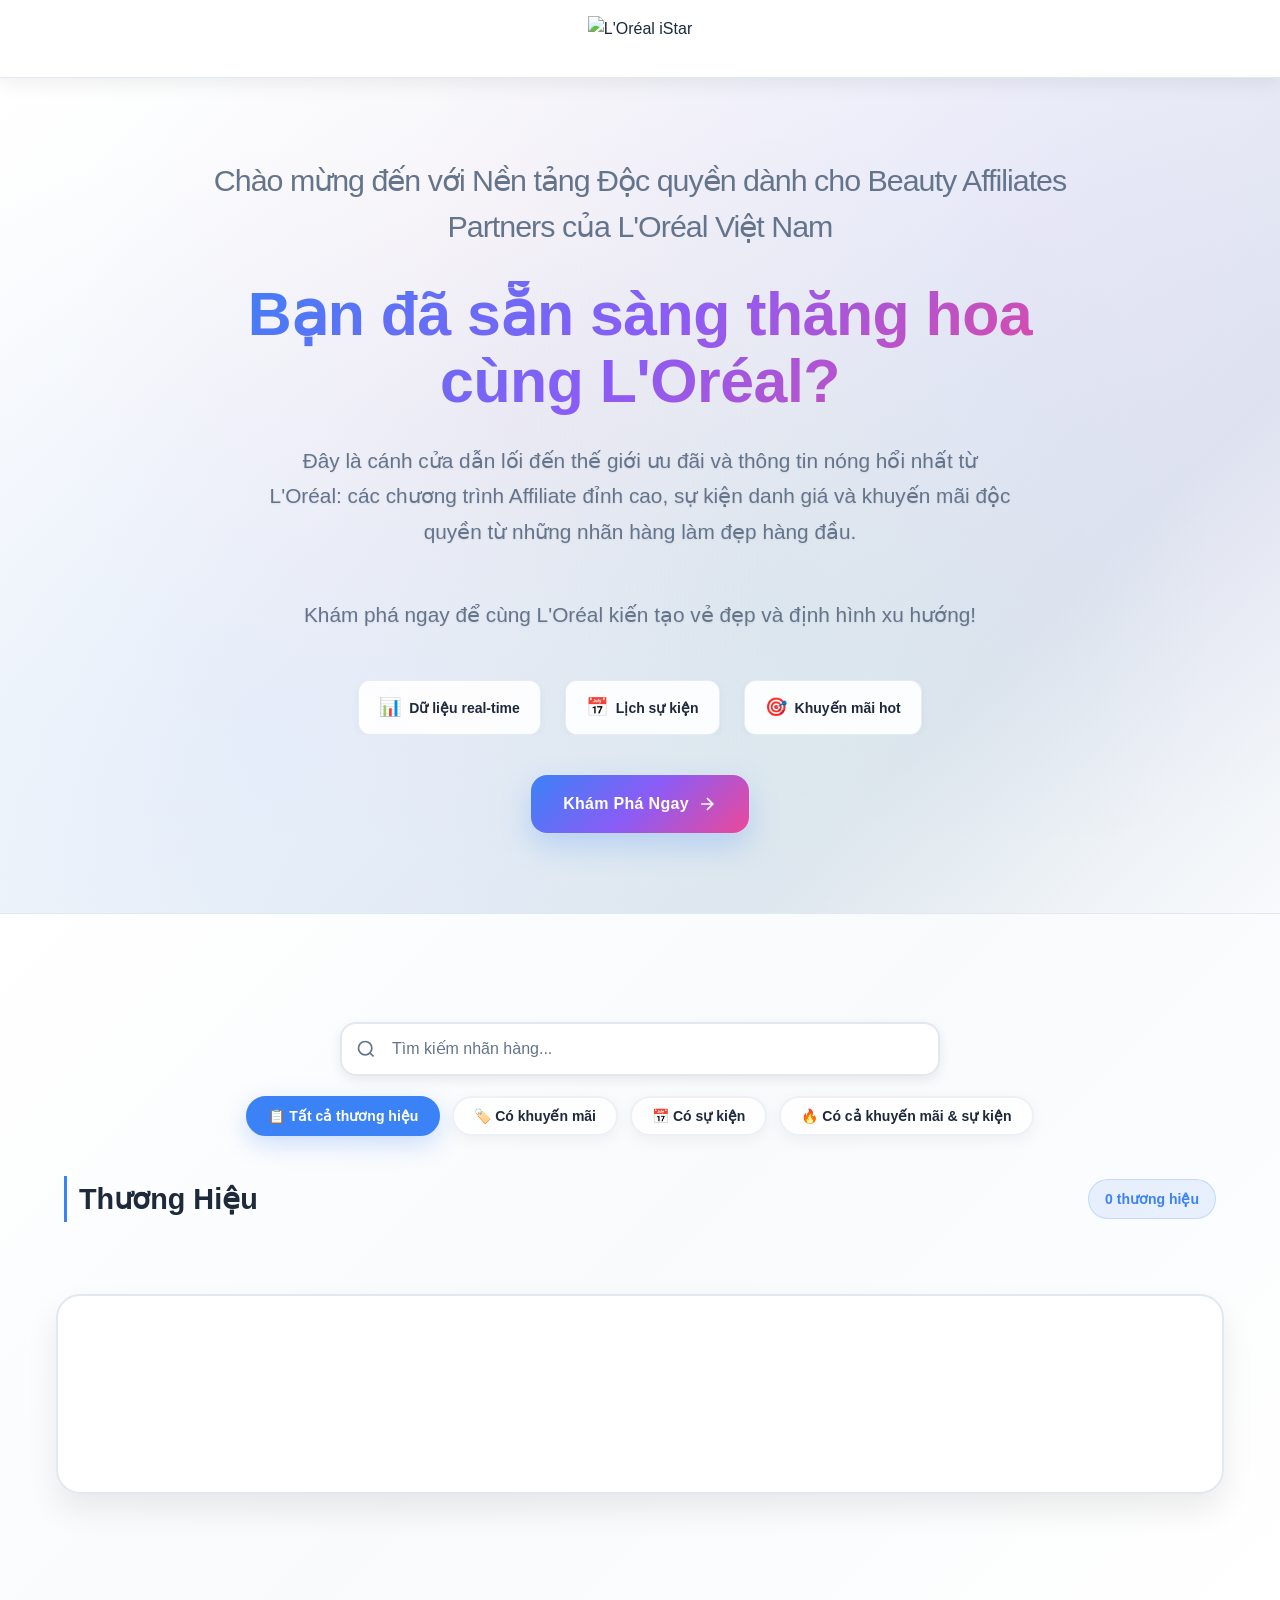
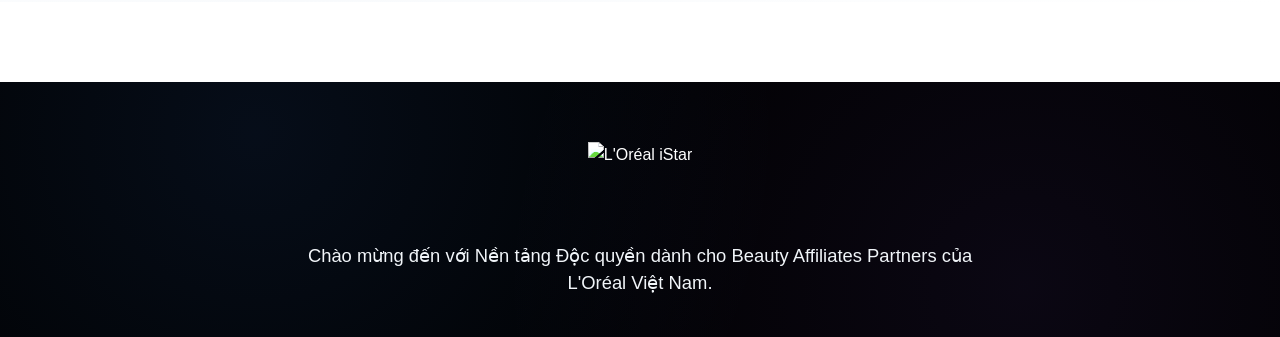
==== index.html @ 38af97f8 "Add files via upload" ====
<!DOCTYPE html>
<html lang="vi">
  <head>
    <meta charset="utf-8" />
    <!-- Google Tag Manager -->
    <script>
      (function (w, d, s, l, i) {
        w[l] = w[l] || [];
        w[l].push({ "gtm.start": new Date().getTime(), event: "gtm.js" });
        var f = d.getElementsByTagName(s)[0],
          j = d.createElement(s),
          dl = l != "dataLayer" ? "&l=" + l : "";
        j.async = true;
        j.src = "https://www.googletagmanager.com/gtm.js?id=" + i + dl;
        f.parentNode.insertBefore(j, f);
      })(window, document, "script", "dataLayer", "GTM-PL2RGMKB");
    </script>
    <!-- End Google Tag Manager -->
    <title>
      Affiliate Program – Nền tảng quản lý chương trình Affiliate, sự kiện và
      khuyến mãi của các thương hiệu L'Oréal Group
    </title>
    <meta name="viewport" content="width=device-width, initial-scale=1" />
    <link
      href="https://fonts.googleapis.com/css2?family=Inter:wght@400;500;600;700;800&display=swap"
      rel="stylesheet"
    />
    <link rel="stylesheet" href="index-styles.css" />
    <link
      rel="stylesheet"
      href="https://cdnjs.cloudflare.com/ajax/libs/font-awesome/6.4.0/css/all.min.css"
    />
  </head>
  <body>
    <!-- Google Tag Manager (noscript) -->
    <noscript
      ><iframe
        src="https://www.googletagmanager.com/ns.html?id=GTM-PL2RGMKB"
        height="0"
        width="0"
        style="display: none; visibility: hidden"
      ></iframe
    ></noscript>
    <!-- End Google Tag Manager (noscript) -->
    <header>
      <nav class="nav-container">
        <div class="logo">
          <img
            src="https://bepstatic.tokywoky.com/group-584/LOGO-lorealistar.png"
            alt="L'Oréal iStar"
            class="logo-image"
          />
        </div>
      </nav>
    </header>

    <main>
      <section id="hero" class="hero">
        <div class="hero-content">
          <h1 class="hero-title">
            <span class="title-main"
              >Chào mừng đến với Nền tảng Độc quyền dành cho Beauty Affiliates
              Partners của L'Oréal Việt Nam</span
            >
            <span class="title-brand"
              >Bạn đã sẵn sàng thăng hoa cùng L'Oréal?</span
            >
          </h1>
          <p class="hero-description">
            Đây là cánh cửa dẫn lối đến thế giới ưu đãi và thông tin nóng hổi
            nhất từ L'Oréal: các chương trình Affiliate đỉnh cao, sự kiện danh
            giá và khuyến mãi độc quyền từ những nhãn hàng làm đẹp hàng đầu.
          </p>
          <p class="hero-description-secondary">
            Khám phá ngay để cùng L'Oréal kiến tạo vẻ đẹp và định hình xu hướng!
          </p>
          <div class="hero-features">
            <div class="feature-item">
              <span class="feature-icon">📊</span>
              <span>Dữ liệu real-time</span>
            </div>
            <div class="feature-item">
              <span class="feature-icon">📅</span>
              <span>Lịch sự kiện</span>
            </div>
            <div class="feature-item">
              <span class="feature-icon">🎯</span>
              <span>Khuyến mãi hot</span>
            </div>
          </div>
          <div class="hero-actions">
            <a href="#hub" class="cta-button primary">
              <span>Khám Phá Ngay</span>
              <svg
                class="cta-icon"
                width="20"
                height="20"
                viewBox="0 0 24 24"
                fill="none"
                stroke="currentColor"
                stroke-width="2"
              >
                <path d="M5 12h14M12 5l7 7-7 7" />
              </svg>
            </a>
          </div>
        </div>
      </section>

      <section id="hub" class="hub-section">
        <div class="container">
          <div class="search-container">
            <div class="search-wrapper">
              <div class="search-icon">
                <svg
                  width="20"
                  height="20"
                  viewBox="0 0 24 24"
                  fill="none"
                  stroke="currentColor"
                  stroke-width="2"
                >
                  <circle cx="11" cy="11" r="8" />
                  <path d="M21 21l-4.35-4.35" />
                </svg>
              </div>
              <input
                type="text"
                id="brandSearch"
                placeholder="Tìm kiếm nhãn hàng..."
                oninput="renderButtons()"
                autocomplete="off"
              />
              <div class="search-suggestions" id="searchSuggestions"></div>
            </div>
            <div class="search-filters">
              <button class="filter-chip active" data-filter="all">
                📋 Tất cả thương hiệu
              </button>
              <button class="filter-chip" data-filter="promotion">
                🏷️ Có khuyến mãi
              </button>
              <button class="filter-chip" data-filter="calendar">
                📅 Có sự kiện
              </button>
              <button class="filter-chip" data-filter="active">
                🔥 Có cả khuyến mãi & sự kiện
              </button>
            </div>
          </div>

          <div class="brands-container">
            <div class="brands-header">
              <h3 class="brands-title">Thương Hiệu</h3>
              <div class="brands-count" id="brandsCount">0 thương hiệu</div>
            </div>
            <div id="brandButtons" class="brand-buttons">
              <!-- Loading state will be rendered here by JS -->
            </div>
          </div>

          <div id="brandDetail" class="detail-panel">
            <!-- Detail content will be rendered here by JS -->
          </div>
        </div>
      </section>
    </main>

    <footer class="footer">
      <div class="footer-content">
        <div class="footer-section">
          <div class="footer-logo">
            <img
              src="https://tokybep.blob.core.windows.net/group-584/LOGO-lorealistar-white.png"
              alt="L'Oréal iStar"
              class="footer-logo-img"
            />
          </div>
          <h2 class="footer-title">
            Chào mừng đến với Nền tảng Độc quyền dành cho Beauty Affiliates
            Partners của L'Oréal Việt Nam.
          </h2>
        </div>
      </div>
    </footer>

    <div id="customTooltip" class="custom-tooltip"></div>

    <!-- Product Info Popup -->
    <div id="productInfoPopup" class="popup-overlay">
      <div class="popup-content">
        <div class="popup-header">
          <h3 class="popup-title" id="popupTitle">Thông tin sản phẩm</h3>
          <button class="popup-close" onclick="closeProductInfo()">
            &times;
          </button>
        </div>
        <div class="popup-body" id="popupBody">
          <!-- Content will be inserted here -->
        </div>
      </div>
    </div>

    <script src="firebase-config.js"></script>
    <script type="module">
      import { initializeApp } from "https://www.gstatic.com/firebasejs/9.15.0/firebase-app.js";
      import {
        getFirestore,
        doc,
        onSnapshot,
      } from "https://www.gstatic.com/firebasejs/9.15.0/firebase-firestore.js";

      const app = initializeApp(firebaseConfig);
      const db = getFirestore(app);

      let brandsData = {};
      let currentBrandKey = null;
      let currentCalendarDate = new Date();

      const cleanStr = (s) => String(s || "").trim();
      const rmAccent = (s) =>
        cleanStr(s)
          .normalize("NFD")
          .replace(/[\u0300-\u036f]/g, "");
      const norm = (s) => rmAccent(s).toLowerCase();
      const currency = (n) => (Number(n) || 0).toLocaleString("vi-VN") + "đ";
      const formatVoucher = (v) => {
        const num = Number(v);
        if (isNaN(num) || num === 0) return v || "";
        return (
          num
            .toLocaleString("vi-VN", {
              minimumFractionDigits: 0,
              maximumFractionDigits: 0,
            })
            .replace(/,/g, ".") + "đ"
        );
      };

      // --- Popup Functions ---
      window.showProductInfo = function (productName, productInfo) {
        const popup = document.getElementById("productInfoPopup");
        const title = document.getElementById("popupTitle");
        const body = document.getElementById("popupBody");

        title.textContent = productName || "Thông tin sản phẩm";
        // Preserve line breaks from Google Sheets
        const formattedProductInfo = (
          productInfo || "Không có thông tin chi tiết."
        )
          .replace(/\n/g, "<br>")
          .replace(/\r\n/g, "<br>");
        body.innerHTML = `<p><strong>Chi tiết:</strong></p><p>${formattedProductInfo}</p>`;

        popup.style.display = "flex";
        document.body.style.overflow = "hidden"; // Prevent background scrolling
      };

      // Hàm mới để hiển thị chi tiết sự kiện calendar
      window.showCalendarEventDetails = function (events) {
        console.log("showCalendarEventDetails called with events:", events);

        const popup = document.getElementById("productInfoPopup");
        const title = document.getElementById("popupTitle");
        const body = document.getElementById("popupBody");

        if (!popup || !title || !body) {
          console.error("Popup elements not found:", { popup, title, body });
          return;
        }

        title.textContent = "Chi tiết Sự kiện";

        let eventDetailsHTML = "";
        [...new Set(events.map((t) => JSON.stringify(t)))]
          .map((t) => JSON.parse(t))
          .forEach((event, index) => {
            if (index > 0)
              eventDetailsHTML +=
                "<hr style='margin: 15px 0; border-color: #ddd;'>";
            eventDetailsHTML += `
              <div style="margin-bottom: 15px;">
                <h4 style="color: #2563eb; font-weight: bold; margin-bottom: 8px;">
                  ${event.title || "Sự kiện"}
                </h4>
                <p style="margin-bottom: 8px; line-height: 1.5;">
                  <strong>Thời gian:</strong> ${(() => {
                    let startDate, endDate;

                    if (
                      event.startDate &&
                      typeof event.startDate === "object" &&
                      event.startDate.seconds
                    ) {
                      startDate = new Date(event.startDate.seconds * 1000);
                    } else if (
                      event.startDate &&
                      typeof event.startDate === "object" &&
                      event.startDate._seconds
                    ) {
                      startDate = new Date(event.startDate._seconds * 1000);
                    } else {
                      startDate = new Date(event.startDate);
                    }

                    if (
                      event.endDate &&
                      typeof event.endDate === "object" &&
                      event.endDate.seconds
                    ) {
                      endDate = new Date(event.endDate.seconds * 1000);
                    } else if (
                      event.endDate &&
                      typeof event.endDate === "object" &&
                      event.endDate._seconds
                    ) {
                      endDate = new Date(event.endDate._seconds * 1000);
                    } else {
                      endDate = new Date(event.endDate);
                    }

                    return `${startDate.toLocaleDateString(
                      "vi-VN"
                    )} - ${endDate.toLocaleDateString("vi-VN")}`;
                  })()}
                </p>
                ${
                  event.description
                    ? `
                  <p style="margin-bottom: 8px; line-height: 1.5;">
                    <strong>Mô tả:</strong> ${(event.description || "")
                      .replace(/\n/g, "<br>")
                      .replace(/\r\n/g, "<br>")}
                  </p>
                `
                    : ""
                }
                ${
                  event.link
                    ? `
                  <p style="margin-bottom: 8px;">
                    <strong>Liên kết:</strong> 
                    <a href="${event.link}" target="_blank" rel="noopener" 
                       style="color: #2563eb; text-decoration: underline;">
                      Xem chi tiết tại đây
                    </a>
                  </p>
                `
                    : ""
                }
              </div>
            `;
          });

        body.innerHTML =
          eventDetailsHTML || "<p>Không có thông tin chi tiết.</p>";

        console.log("About to show popup");
        popup.style.display = "flex";
        document.body.style.overflow = "hidden";

        // Force a repaint
        popup.offsetHeight;
        console.log("Popup should be visible now");
      };

      window.closeProductInfo = function () {
        const popup = document.getElementById("productInfoPopup");
        popup.style.display = "none";
        document.body.style.overflow = "auto"; // Restore scrolling
      };

      // Close popup when clicking outside
      document
        .getElementById("productInfoPopup")
        .addEventListener("click", function (e) {
          if (e.target === this) {
            closeProductInfo();
          }
        });

      // Close popup with Escape key
      document.addEventListener("keydown", function (e) {
        if (e.key === "Escape") {
          closeProductInfo();
        }
      });

      // Event delegation for product info buttons
      document.addEventListener("click", function (e) {
        if (e.target.classList.contains("product-info-btn")) {
          const productName = e.target.getAttribute("data-product-name");
          const productInfo = e.target.getAttribute("data-product-info");
          showProductInfo(productName, productInfo);
        }
      });

      // --- Enhanced Loading States ---
      const renderSkeletonBrands = () => {
        const container = document.getElementById("brandButtons");
        if (!container) return;

        container.innerHTML = `
          <div class="skeleton-brand-grid">
            ${Array.from(
              { length: 8 },
              () => '<div class="skeleton skeleton-brand-item"></div>'
            ).join("")}
          </div>
        `;
      };

      const renderSkeletonDetail = () => {
        const container = document.getElementById("brandDetail");
        if (!container) return;

        container.innerHTML = `
          <div class="skeleton-text long"></div>
          <div class="skeleton-text medium"></div>
          <div class="skeleton-text short"></div>
          <div style="margin-top: 24px;">
            <div class="skeleton-text long"></div>
            <div class="skeleton-text long"></div>
            <div class="skeleton-text medium"></div>
          </div>
        `;
      };

      const renderStatus = (containerId, type, message) => {
        const container = document.getElementById(containerId);
        if (!container) return;

        let icon = "";
        if (type === "loading") {
          icon = '<div class="spinner"></div>';
        } else if (type === "empty") {
          icon = `<svg xmlns="http://www.w3.org/2000/svg" width="48" height="48" fill="currentColor" class="bi bi-info-circle" viewBox="0 0 16 16" style="margin-bottom: 15px; color: var(--text-muted);"><path d="M8 15A7 7 0 1 1 8 1a7 7 0 0 1 0 14zm0 1A8 8 0 1 0 8 0a8 8 0 0 0 0 16z"/><path d="m8.93 6.588-2.29.287-.082.38.45.083c.294.07.352.176.288.469l-.738 3.468c-.064.293.006.399.287.47l.45.082.082-.38-.287-.072a.266.266 0 0 1-.213-.316l.75-3.507a.266.266 0 0 1 .316-.213l2.29-.287zM8 5.5a1 1 0 1 0 0-2 1 1 0 0 0 0 2z"/></svg>`;
        } else if (type === "error") {
          icon = `<svg xmlns="http://www.w3.org/2000/svg" width="48" height="48" fill="currentColor" class="bi bi-exclamation-triangle" viewBox="0 0 16 16" style="margin-bottom: 15px; color: var(--danger-border);"><path d="M7.938 2.016A.13.13 0 0 1 8.002 2a.13.13 0 0 1 .063.016.146.146 0 0 1 .054.057l6.857 11.667c.036.06.035.124.002.183a.163.163 0 0 1-.054.06.116.116 0 0 1-.066.017H1.146a.115.115 0 0 1-.066-.017.163.163 0 0 1-.054-.06.176.176 0 0 1 .002-.183L7.884 2.073a.147.147 0 0 1 .054-.057zm1.044-.45a1.13 1.13 0 0 0-1.96 0L.165 13.233c-.457.778.091 1.767.98 1.767h13.713c.889 0 1.438-.99.98-1.767L8.982 1.566z"/><path d="M7.002 12a1 1 0 1 1 2 0 1 1 0 0 1-2 0zM7.1 5.995a.905.905 0 1 1 1.8 0l-.35 3.507a.552.552 0 0 1-1.1 0L7.1 5.995z"/></svg>`;
        }

        container.innerHTML = `<div class="status-wrapper">${icon}<p>${message}</p></div>`;
      };

      // Initial Loading State
      renderSkeletonBrands();
      renderSkeletonDetail();

      // Enhanced search and filter functionality
      let currentFilter = "all";
      let searchSuggestions = [];

      // Initialize filter chips
      document.addEventListener("DOMContentLoaded", function () {
        const filterChips = document.querySelectorAll(".filter-chip");
        filterChips.forEach((chip) => {
          chip.addEventListener("click", function () {
            // Remove active class from all chips
            filterChips.forEach((c) => c.classList.remove("active"));
            // Add active class to clicked chip
            this.classList.add("active");
            currentFilter = this.getAttribute("data-filter");
            renderButtons();
          });
        });

        // Enhanced search functionality
        const searchInput = document.getElementById("brandSearch");
        const suggestionsContainer =
          document.getElementById("searchSuggestions");

        if (searchInput) {
          searchInput.addEventListener("input", function () {
            const query = this.value.toLowerCase();
            if (query.length > 0) {
              showSearchSuggestions(query);
            } else {
              hideSearchSuggestions();
            }
            renderButtons();
          });

          searchInput.addEventListener("focus", function () {
            if (this.value.length > 0) {
              showSearchSuggestions(this.value.toLowerCase());
            }
          });

          searchInput.addEventListener("blur", function () {
            // Delay hiding to allow clicking on suggestions
            setTimeout(hideSearchSuggestions, 200);
          });
        }
      });

      function showSearchSuggestions(query) {
        const suggestionsContainer =
          document.getElementById("searchSuggestions");
        if (!suggestionsContainer) return;

        const matchingBrands = Object.values(brandsData)
          .filter((brand) => norm(brand.name).includes(norm(query)))
          .slice(0, 5);

        if (matchingBrands.length > 0) {
          suggestionsContainer.innerHTML = matchingBrands
            .map(
              (brand) =>
                `<div class="search-suggestion" onclick="selectSuggestion('${brand.name}')">${brand.name}</div>`
            )
            .join("");
          suggestionsContainer.style.display = "block";
        } else {
          suggestionsContainer.style.display = "none";
        }
      }

      function hideSearchSuggestions() {
        const suggestionsContainer =
          document.getElementById("searchSuggestions");
        if (suggestionsContainer) {
          suggestionsContainer.style.display = "none";
        }
      }

      function selectSuggestion(brandName) {
        const searchInput = document.getElementById("brandSearch");
        if (searchInput) {
          searchInput.value = brandName;
          hideSearchSuggestions();
          renderButtons();
        }
      }

      function filterBrands(brands) {
        return brands.filter((brand) => {
          switch (currentFilter) {
            case "active":
              return (
                brand.promotion?.length > 0 &&
                brand.calendar &&
                Object.keys(brand.calendar).length > 0
              );
            case "promotion":
              return brand.promotion?.length > 0;
            case "calendar":
              return brand.calendar && Object.keys(brand.calendar).length > 0;
            default:
              return true;
          }
        });
      }

      function updateBrandsCount(count) {
        const countElement = document.getElementById("brandsCount");
        if (countElement) {
          countElement.textContent = `${count} thương hiệu`;
        }
      }

      window.renderButtons = function () {
        const query = norm(document.getElementById("brandSearch")?.value || "");
        const wrap = document.getElementById("brandButtons");
        let filteredBrands = Object.values(brandsData).filter((b) =>
          norm(b.name).includes(query)
        );

        // Apply current filter
        filteredBrands = filterBrands(filteredBrands);

        // Update brands count
        updateBrandsCount(filteredBrands.length);

        if (Object.keys(brandsData).length === 0) {
          renderStatus(
            "brandButtons",
            "empty",
            "Chưa có dữ liệu. Vui lòng đợi Admin đăng tải."
          );
          return;
        }

        if (filteredBrands.length === 0) {
          renderStatus(
            "brandButtons",
            "empty",
            "Không tìm thấy nhãn hàng phù hợp."
          );
          return;
        }

        wrap.innerHTML = ""; // Clear status message
        filteredBrands.forEach((b) => {
          const btn = document.createElement("button");
          btn.className = "brand-btn";
          btn.style.background = b.bg || "var(--primary-bg)";

          // Add brand indicators
          let indicators = "";
          if (b.promotion?.length > 0) {
            indicators += '<span class="brand-indicator promotion">🏷️</span>';
          }
          if (b.calendar?.length > 0) {
            indicators += '<span class="brand-indicator calendar">📅</span>';
          }

          btn.innerHTML = `${
            b.logo ? `<img src="${b.logo}" alt="${b.name} logo">` : ""
          }<div>${b.name}</div>${indicators}`;
          btn.onclick = () => showDetail(b.key);
          wrap.appendChild(btn);
        });
      };

      // Hàm riêng để gán event listeners cho calendar
      function attachCalendarEventListeners() {
        const container = document.getElementById("calendarContainer");
        const tooltipEl = document.getElementById("customTooltip");
        if (!container || !tooltipEl) return;

        container.querySelectorAll(".day[data-tooltip]").forEach((dayEl) => {
          // Detect if device supports hover (desktop)
          const supportsHover = window.matchMedia("(hover: hover)").matches;

          // Only add hover events on desktop devices
          if (supportsHover) {
            dayEl.onmouseenter = (e) => {
              const tooltips = JSON.parse(
                e.target.getAttribute("data-tooltip")
              );
              console.log("Tooltip data:", tooltips);
              let tooltipContent = "";
              [...new Set(tooltips.map((t) => JSON.stringify(t)))]
                .map((t) => JSON.parse(t))
                .forEach((t) => {
                  console.log("Processing tooltip item:", t);
                  tooltipContent += `<h4>${t.title || "Sự kiện"}</h4><p>${(
                    t.description || ""
                  )
                    .replace(/\n/g, "<br>")
                    .replace(/\r\n/g, "<br>")}</p>${
                    t.link
                      ? `<p><a href="${t.link}" target="_blank" rel="noopener">Chi tiết...</a></p>`
                      : ""
                  }<hr style="border-color: #2a2f52; margin: 4px 0;">`;
                });
              console.log("Final tooltip content:", tooltipContent);
              // Remove last <hr> tag properly
              const cleanContent = tooltipContent.replace(/<hr[^>]*>$/g, "");
              tooltipEl.innerHTML = cleanContent;
              tooltipEl.style.display = "block";
            };
            dayEl.onmousemove = (e) => {
              tooltipEl.style.left = e.clientX + 15 + "px";
              tooltipEl.style.top = e.clientY + 15 + "px";
            };
            dayEl.onmouseleave = () => (tooltipEl.style.display = "none");
          }

          // Click/Touch events cho tất cả devices
          const handleClick = (e) => {
            console.log("Calendar day clicked/touched:", e.type, e.target);
            e.preventDefault();
            e.stopPropagation();

            // Luôn ẩn tooltip trước (đặc biệt quan trọng cho mobile)
            tooltipEl.style.display = "none";

            const tooltipAttr = e.target.getAttribute("data-tooltip");
            console.log("Tooltip attribute:", tooltipAttr);

            if (tooltipAttr) {
              try {
                const tooltips = JSON.parse(tooltipAttr);
                console.log("Parsed tooltips:", tooltips);

                if (tooltips && tooltips.length > 0) {
                  // Delay một chút để đảm bảo tooltip đã ẩn hoàn toàn
                  setTimeout(() => {
                    showCalendarEventDetails(tooltips);
                  }, 50);
                } else {
                  console.warn("No tooltips found or empty array");
                }
              } catch (error) {
                console.error("Error parsing tooltip data:", error);
              }
            } else {
              console.warn("No data-tooltip attribute found");
            }
          };

          // Detect if this is a mobile device
          const isMobile = !window.matchMedia("(hover: hover)").matches;

          if (isMobile) {
            // Mobile: Use touchstart for immediate response
            dayEl.addEventListener(
              "touchstart",
              (e) => {
                console.log(
                  "Touch started on calendar day - will handle click"
                );
                e.preventDefault();
                dayEl.style.transform = "scale(0.95)";

                // Handle the click immediately on touchstart for mobile
                handleClick(e);
              },
              { passive: false }
            );
          } else {
            // Desktop: Use click event
            dayEl.addEventListener("click", handleClick, { passive: false });
          }

          // Thêm visual feedback
          dayEl.style.cursor = "pointer";
          dayEl.style.userSelect = "none";
          dayEl.style.webkitUserSelect = "none";
          dayEl.style.webkitTouchCallout = "none";
          dayEl.style.webkitTapHighlightColor = "rgba(59, 130, 246, 0.3)";

          // Thêm class cho mobile styling
          dayEl.classList.add("calendar-day-clickable");

          // Thêm data attribute để debug
          dayEl.setAttribute("data-clickable", "true");
        });
      }

      // Hệ thống màu thông minh cho calendar (bỏ độ ưu tiên)
      function generateSmartColors(brandKey, month, eventCount) {
        // Tạo màu base dựa trên brand key (hash)
        const brandHash = brandKey.split("").reduce((a, b) => {
          a = (a << 5) - a + b.charCodeAt(0);
          return a & a;
        }, 0);

        // Tạo màu dựa trên tháng (0-11)
        const monthHue = (month * 30) % 360;

        // Tạo màu dựa trên số lượng sự kiện
        const intensityMultiplier = Math.min(eventCount / 3, 1.5); // Tối đa 1.5x intensity

        // Base color từ brand hash
        const baseHue = Math.abs(brandHash) % 360;

        // Kết hợp hue từ brand và month
        const finalHue = (baseHue + monthHue * 0.3) % 360;

        return {
          primary: `hsl(${finalHue}, 70%, 50%)`,
          light: `hsl(${finalHue}, 60%, 60%)`,
          dark: `hsl(${finalHue}, 80%, 40%)`,
          gradient: `linear-gradient(135deg, hsl(${finalHue}, 70%, 50%), hsl(${finalHue}, 60%, 60%))`,
          intensity: intensityMultiplier,
        };
      }

      function buildCalendar(brandKey, campaignTitleFilter, year, month) {
        const container = document.getElementById("calendarContainer");
        if (!container) return;
        const events = brandsData[brandKey]?.calendar || {};
        const filteredEvents = Object.keys(events)
          .filter((eventKey) => {
            const event = events[eventKey];
            return !campaignTitleFilter || event.title === campaignTitleFilter;
          })
          .map((eventKey) => ({ eventKey, ...events[eventKey] }));

        const dayProps = {};
        filteredEvents.forEach((event) => {
          // Xử lý cả timestamp và string date
          let startDate, endDate;

          if (
            event.startDate &&
            typeof event.startDate === "object" &&
            event.startDate.seconds
          ) {
            // Firebase timestamp format
            startDate = new Date(event.startDate.seconds * 1000);
          } else if (
            event.startDate &&
            typeof event.startDate === "object" &&
            event.startDate._seconds
          ) {
            // Alternative Firebase timestamp format
            startDate = new Date(event.startDate._seconds * 1000);
          } else {
            // String date format
            startDate = new Date(event.startDate);
          }

          if (
            event.endDate &&
            typeof event.endDate === "object" &&
            event.endDate.seconds
          ) {
            // Firebase timestamp format
            endDate = new Date(event.endDate.seconds * 1000);
          } else if (
            event.endDate &&
            typeof event.endDate === "object" &&
            event.endDate._seconds
          ) {
            // Alternative Firebase timestamp format
            endDate = new Date(event.endDate._seconds * 1000);
          } else {
            // String date format
            endDate = new Date(event.endDate);
          }

          if (isNaN(startDate.getTime()) || isNaN(endDate.getTime())) {
            return;
          }

          startDate.setHours(0, 0, 0, 0);
          endDate.setHours(0, 0, 0, 0);

          // Tô màu tất cả các ngày từ startDate đến endDate
          const currentDate = new Date(startDate);
          while (currentDate <= endDate) {
            if (
              currentDate.getFullYear() === year &&
              currentDate.getMonth() === month
            ) {
              const dayOfMonth = currentDate.getDate();
              dayProps[dayOfMonth] ??= { classes: new Set(), tooltips: [] };
              dayProps[dayOfMonth].classes.add("campaign-active");
              dayProps[dayOfMonth].tooltips.push(event);
            }
            currentDate.setDate(currentDate.getDate() + 1);
          }
        });

        const daysInMonth = new Date(year, month + 1, 0).getDate();
        let firstDayOfMonth = new Date(year, month, 1).getDay();
        firstDayOfMonth = firstDayOfMonth === 0 ? 6 : firstDayOfMonth - 1;

        let html = "<div class='calendar'>";
        ["T2", "T3", "T4", "T5", "T6", "T7", "CN"].forEach(
          (d) => (html += `<div class='dow'>${d}</div>`)
        );
        html += "<div></div>".repeat(firstDayOfMonth);

        for (let d = 1; d <= daysInMonth; d++) {
          const props = dayProps[d];
          let classes = "day";
          let tooltipData = "";
          let customStyle = "";

          if (props) {
            const eventCount = props.tooltips.length;
            const colors = generateSmartColors(brandKey, month, eventCount);

            // Thêm class dựa trên số lượng sự kiện
            if (eventCount === 1) {
              classes += " campaign-single";
            } else if (eventCount === 2) {
              classes += " campaign-double";
            } else if (eventCount >= 3) {
              classes += " campaign-multiple";
            }

            // Tạo style động dựa trên màu và số lượng sự kiện
            if (eventCount === 1) {
              customStyle = `background: ${colors.primary}; color: white; box-shadow: 0 2px 8px ${colors.primary}40;`;
            } else if (eventCount === 2) {
              customStyle = `background: ${colors.gradient}; color: white; box-shadow: 0 3px 12px ${colors.primary}50; transform: scale(1.05);`;
            } else if (eventCount >= 3) {
              customStyle = `background: ${colors.gradient}; color: white; box-shadow: 0 4px 16px ${colors.primary}60; transform: scale(1.1); animation: pulse-glow 2s infinite;`;
            }

            // Thêm indicator cho ngày có nhiều sự kiện
            const eventIndicator =
              eventCount > 1
                ? `<div class="event-count-badge">${eventCount}</div>`
                : "";

            tooltipData = `data-tooltip='${JSON.stringify(props.tooltips)}'`;
            html += `<div class='${classes}' ${tooltipData} style='${customStyle}'>${d}${eventIndicator}</div>`;
          } else {
            html += `<div class='${classes}'>${d}</div>`;
          }
        }
        html += "</div>";
        container.innerHTML = html;

        // Gán lại event listeners sau khi re-render
        attachCalendarEventListeners();
      }

      function renderCalendarUI(brandKey) {
        const wrapper = document.getElementById("calendarWrapper");
        if (!wrapper) return;

        const b = brandsData[brandKey];
        const campaigns = [
          ...new Set(Object.values(b.calendar || {}).map((e) => e.title)),
        ];

        wrapper.innerHTML = `
                <div class="calendar-header-improved">
                    <div class="calendar-nav-left">
                        <button id="prevMonth" class="nav-btn prev-btn" title="Tháng trước">
                            <svg width="16" height="16" viewBox="0 0 24 24" fill="none" stroke="currentColor" stroke-width="2">
                                <polyline points="15,18 9,12 15,6"></polyline>
                            </svg>
                        </button>
                        <h4 id="monthYear" class="month-year-title"></h4>
                        <button id="nextMonth" class="nav-btn next-btn" title="Tháng tiếp theo">
                            <svg width="16" height="16" viewBox="0 0 24 24" fill="none" stroke="currentColor" stroke-width="2">
                                <polyline points="9,18 15,12 9,6"></polyline>
                            </svg>
                        </button>
                    </div>
                    <div class="calendar-controls-right">
                        <label class="filter-label">Lọc theo:</label>
                        <select id="campaignFilter" class="campaign-filter">
                            <option value="">📅 Tất cả Campaign</option>
                            ${campaigns
                              .map(
                                (c) => `<option value="${c}">🎆 ${c}</option>`
                              )
                              .join("")}
                        </select>
                    </div>
                </div>
                <div id="calendarContainer"></div>
                <div class="calendar-legend">
                    <div class="legend-item">
                        <div class="legend-color legend-single"></div>
                        <span class="text-slate-300">1 sự kiện</span>
                    </div>
                    <div class="legend-item">
                        <div class="legend-color legend-double"></div>
                        <span class="text-slate-300">2 sự kiện</span>
                    </div>
                    <div class="legend-item">
                        <div class="legend-color legend-multiple"></div>
                        <span class="text-slate-300">3+ sự kiện</span>
                    </div>
                    <div class="legend-item ml-auto">
                        <span class="text-slate-400 text-xs">💡 Màu thay đổi theo brand & tháng</span>
                    </div>
                </div>`;

        const updateAndRender = () => {
          const year = currentCalendarDate.getFullYear();
          const month = currentCalendarDate.getMonth();
          document.getElementById("monthYear").textContent = `Tháng ${
            month + 1
          }, ${year}`;
          const campaignFilter =
            document.getElementById("campaignFilter").value;
          buildCalendar(brandKey, campaignFilter, year, month);
        };

        document.getElementById("prevMonth").onclick = () => {
          currentCalendarDate.setMonth(currentCalendarDate.getMonth() - 1);
          updateAndRender();
        };
        document.getElementById("nextMonth").onclick = () => {
          currentCalendarDate.setMonth(currentCalendarDate.getMonth() + 1);
          updateAndRender();
        };

        document.getElementById("campaignFilter").onchange = () => {
          const selectedCampaign =
            document.getElementById("campaignFilter").value;
          if (selectedCampaign) {
            const allEvents = brandsData[brandKey].calendar;
            const eventsForCampaign = Object.keys(allEvents).filter(
              (eventKey) => allEvents[eventKey].title === selectedCampaign
            );

            if (eventsForCampaign.length > 0) {
              // Sử dụng startDate của event đầu tiên để điều hướng calendar
              const firstEvent = allEvents[eventsForCampaign[0]];
              let startDate;

              if (
                firstEvent.startDate &&
                typeof firstEvent.startDate === "object" &&
                firstEvent.startDate.seconds
              ) {
                startDate = new Date(firstEvent.startDate.seconds * 1000);
              } else if (
                firstEvent.startDate &&
                typeof firstEvent.startDate === "object" &&
                firstEvent.startDate._seconds
              ) {
                startDate = new Date(firstEvent.startDate._seconds * 1000);
              } else {
                startDate = new Date(firstEvent.startDate);
              }

              currentCalendarDate = startDate;
            }
          }
          updateAndRender();
        };
        updateAndRender();
      }

      function renderPromotionTable(b) {
        let page = 1,
          per = 20;
        let filtered = [...(b.promotion || [])];
        const uniqueTypes = [
          ...new Set(b.promotion.map((p) => p.type).filter(Boolean)),
        ].sort();
        const uniquePlatforms = [
          ...new Set(b.promotion.map((p) => p.platform).filter(Boolean)),
        ].sort();
        const uniquePeriods = [
          ...new Set(b.promotion.map((p) => p.period).filter(Boolean)),
        ].sort();

        const render = () => {
          const totalPages = Math.max(1, Math.ceil(filtered.length / per));
          const currentPage = Math.min(Math.max(page, 1), totalPages);
          const start = (currentPage - 1) * per;
          const slice = filtered.slice(start, start + per);

          const filterBarHTML = `
                <div class="filter-bar">
                    <input id="filterName" placeholder="🔍 Tên sản phẩm/SKU..." oninput="window.__applyPromoFilters()" />
                    <select id="filterType" onchange="window.__applyPromoFilters()">
                        <option value="">-- Tất cả Loại --</option>
                        ${uniqueTypes
                          .map((t) => `<option value="${t}">${t}</option>`)
                          .join("")}
                    </select>
                    <select id="filterPlatform" onchange="window.__applyPromoFilters()">
                        <option value="">-- Tất cả Kênh --</option>
                        ${uniquePlatforms
                          .map((p) => `<option value="${p}">${p}</option>`)
                          .join("")}
                    </select>
                    <select id="filterPeriod" onchange="window.__applyPromoFilters()">
                        <option value="">-- Tất cả Cụm ngày --</option>
                        ${uniquePeriods
                          .map((p) => `<option value="${p}">${p}</option>`)
                          .join("")}
                    </select>
                    <button class="btn" onclick="window.__clearPromoFilters()">Xóa lọc</button>
                </div>`;

          if (filtered.length === 0) {
            return `${filterBarHTML}<div class="status-wrapper"><p>Không có sản phẩm nào khớp với bộ lọc.</p></div>`;
          }

          return `${filterBarHTML}
                    <div class="pagination">
                        <div>Tổng: ${
                          filtered.length
                        } dòng • Trang ${currentPage}/${totalPages}</div>
                        <div>
                            <button class="btn" id="btnPrev" onclick="window.__prev()">«</button>
                            <button class="btn" id="btnNext" onclick="window.__next()">»</button>
                        </div>
                    </div>
                    <div class="table-wrap">
                        <table>
                            <colgroup>
                                <col style="width:8%"><col style="width:22%"><col style="width:9%"><col style="width:8%"><col style="width:9%"><col style="width:10%"><col style="width:10%"><col style="width:8%"><col style="width:10%"><col style="width:6%">
                            </colgroup>
                            <thead><tr><th>Loại</th><th>Sản phẩm</th><th>Platform</th><th>Giá gốc</th><th>Giá bán</th><th>Quà</th><th> Giá Voucher</th><th>Cụm ngày</th><th>Thông tin SP</th><th>Link</th></tr></thead>
                            <tbody>${slice
                              .map(
                                (x) => `
                                <tr>
                                    <td>${x.type || ""}</td><td>${
                                  x.name || ""
                                }</td><td>${x.platform || ""}</td>
                                    <td class="num">${
                                      isFinite(Number(x.original))
                                        ? currency(x.original)
                                        : ""
                                    }</td>
                                    <td class="num">${
                                      isFinite(Number(x.sale))
                                        ? `<b>${currency(x.sale)}</b>`
                                        : ""
                                    }</td>
                                    <td>${(x.gift || "")
                                      .replace(/\n/g, "<br>")
                                      .replace(
                                        /\r\n/g,
                                        "<br>"
                                      )}</td><td class="text-blue-400 font-bold">${formatVoucher(
                                  x.voucher
                                )}</td><td>${x.period || ""}</td><td>${
                                  x.extra
                                    ? `<button class="product-info-btn" data-product-name="${(
                                        x.name || ""
                                      ).replace(
                                        /"/g,
                                        "&quot;"
                                      )}" data-product-info="${(x.extra || "")
                                        .replace(/\n/g, "<br>")
                                        .replace(/\r\n/g, "<br>")
                                        .replace(
                                          /"/g,
                                          "&quot;"
                                        )}">Chi tiết</button>`
                                    : ""
                                }</td>
                                    <td>${
                                      x.link
                                        ? `<a href="${x.link}" target="_blank" rel="noopener">Mở</a>`
                                        : ""
                                    }</td>
                                </tr>`
                              )
                              .join("")}
                            </tbody>
                        </table>
                    </div>`;
        };

        const updatePaginationButtons = () => {
          const totalPages = Math.ceil(filtered.length / per);
          document.getElementById("btnPrev").disabled = page <= 1;
          document.getElementById("btnNext").disabled = page >= totalPages;
        };

        const reRender = () => {
          document.getElementById("promoBox").innerHTML = render();
          if (filtered.length > 0) {
            updatePaginationButtons();
          }
        };

        window.__prev = () => {
          if (page > 1) {
            page--;
            reRender();
          }
        };
        window.__next = () => {
          if (page < Math.ceil(filtered.length / per)) {
            page++;
            reRender();
          }
        };

        window.__applyPromoFilters = () => {
          const nameVal = document.getElementById("filterName").value;
          const nameQuery = norm(nameVal);
          const typeQuery = document.getElementById("filterType").value;
          const platformQuery = document.getElementById("filterPlatform").value;
          const periodQuery = document.getElementById("filterPeriod").value;

          filtered = b.promotion.filter((p) => {
            const matchName =
              !nameQuery || norm(p.name || "").includes(nameQuery);
            const matchType = !typeQuery || p.type === typeQuery;
            const matchPlatform =
              !platformQuery || p.platform === platformQuery;
            const matchPeriod = !periodQuery || p.period === periodQuery;
            return matchName && matchType && matchPlatform && matchPeriod;
          });

          page = 1;
          reRender();

          // Restore filter values after re-render
          const nameInput = document.getElementById("filterName");
          nameInput.value = nameVal;
          nameInput.focus();
          nameInput.selectionStart = nameInput.selectionEnd =
            nameInput.value.length;
          document.getElementById("filterType").value = typeQuery;
          document.getElementById("filterPlatform").value = platformQuery;
          document.getElementById("filterPeriod").value = periodQuery;
        };

        window.__clearPromoFilters = () => {
          const filtersWereActive =
            document.getElementById("filterName").value ||
            document.getElementById("filterType").value ||
            document.getElementById("filterPlatform").value ||
            document.getElementById("filterPeriod").value;
          if (filtersWereActive) {
            document.getElementById("filterName").value = "";
            document.getElementById("filterType").value = "";
            document.getElementById("filterPlatform").value = "";
            document.getElementById("filterPeriod").value = "";
            window.__applyPromoFilters();
          }
        };
        return `<div id="promoBox">${render()}</div>`;
      }

      function showDetail(key) {
        currentBrandKey = key;
        currentCalendarDate = new Date();
        const b = brandsData[key];
        if (!b) return;
        const panel = document.getElementById("brandDetail");
        let html = `<h2>${b.name}</h2>`;

        if (b.calendar && Object.keys(b.calendar).length) {
          html += `<h3>📅 Lịch Sự Kiện</h3><div id="calendarWrapper"></div>`;
        }
        if (b.promotion?.length) {
          html += `<h3 style="margin-top: 20px;">🏷️ Khuyến Mãi</h3>${renderPromotionTable(
            b
          )}`;
        }
        if (b.top?.length) {
          html += `<div class="top-sku-section">
                    <h3>Top SKU bán chạy</h3>
                    <div class="top-sku-table">
                        <table>
                            <thead>
                                <tr>
                                    <th>Sản phẩm</th>
                                    <th>Ảnh</th>
                                    <th>Số lượng bán</th>
                                </tr>
                            </thead>
                            <tbody>
                                ${b.top
                                  .map(
                                    (t) => `<tr>
                                    <td class="sku-name">${t.sku || ""}</td>
                                    <td>${
                                      t.image
                                        ? `<img src="${t.image}" class="sku-image" alt="${t.sku}">`
                                        : `<div class="sku-image" style="background: var(--secondary-bg); display: flex; align-items: center; justify-content: center; color: var(--text-muted); font-size: 10px;">No Img</div>`
                                    }</td>
                                    <td class="sku-qty">${Number(
                                      t.qty || 0
                                    ).toLocaleString("vi-VN")}</td>
                                </tr>`
                                  )
                                  .join("")}
                            </tbody>
                        </table>
                    </div>
                </div>`;
        }
        panel.innerHTML = html;

        if (b.calendar && Object.keys(b.calendar).length) {
          renderCalendarUI(key);
        }

        // Cập nhật trạng thái nút phân trang sau khi render xong bảng khuyến mãi
        if (b.promotion?.length) {
          document.querySelector("#promoBox").innerHTML =
            renderPromotionTable(b);
        }
      }

      const dataRef = doc(db, "landingPage", "data");
      onSnapshot(
        dataRef,
        (doc) => {
          console.log("Dữ liệu mới đã được cập nhật!");
          if (doc.exists()) {
            const data = doc.data();
            if (data.header) {
              // Header data is no longer used in public version
            }
            brandsData = data.brands || {};
            renderButtons();
            if (currentBrandKey && brandsData[currentBrandKey]) {
              showDetail(currentBrandKey);
            } else {
              renderStatus(
                "brandDetail",
                "empty",
                "Chọn một nhãn hàng để xem chi tiết."
              );
            }
          } else {
            console.log("Chưa có dữ liệu!");
            renderStatus(
              "brandButtons",
              "empty",
              "Chưa có dữ liệu. Vui lòng đợi Admin đăng tải lần đầu."
            );
          }
        },
        (error) => {
          console.error("Lỗi khi lắng nghe dữ liệu:", error);
          renderStatus(
            "brandButtons",
            "error",
            "Không thể kết nối tới máy chủ. Vui lòng kiểm tra lại."
          );
        }
      );

      document.querySelectorAll(".faq-question").forEach((item) => {
        item.addEventListener("click", () => {
          const faqItem = item.parentElement;
          faqItem.classList.toggle("active");
          const answer = faqItem.querySelector(".faq-answer");
          if (faqItem.classList.contains("active")) {
            answer.style.maxHeight = answer.scrollHeight + "px";
          } else {
            answer.style.maxHeight = "0";
          }
        });
      });

      // Enhanced scroll animations
      const observer = new IntersectionObserver(
        (entries) => {
          entries.forEach((entry, index) => {
            if (entry.isIntersecting) {
              const element = entry.target;

              // Add staggered animation based on element type
              if (element.classList.contains("brand-btn")) {
                element.style.animation = `bounceIn 0.6s ease-out ${
                  index * 0.1
                }s both`;
              } else if (element.classList.contains("feature-item")) {
                element.style.animation = `fadeInUp 0.6s ease-out ${
                  index * 0.2
                }s both`;
              } else if (element.classList.contains("filter-chip")) {
                element.style.animation = `scaleIn 0.4s ease-out ${
                  index * 0.1
                }s both`;
              } else {
                element.style.animation = "fadeInUp 0.8s ease-out forwards";
              }

              observer.unobserve(element);
            }
          });
        },
        { threshold: 0.1 }
      );

      // Observe sections for initial load
      document.querySelectorAll("section").forEach((section) => {
        section.style.opacity = "0";
        observer.observe(section);
      });

      // Add micro-interactions to buttons
      document.addEventListener("DOMContentLoaded", function () {
        // Add click animations to buttons
        document.addEventListener("click", function (e) {
          if (e.target.matches(".brand-btn, .cta-button, .filter-chip, .btn")) {
            e.target.style.animation = "scaleIn 0.2s ease-out";
            setTimeout(() => {
              e.target.style.animation = "";
            }, 200);
          }
        });

        // Add hover sound effect simulation (visual feedback)
        document.addEventListener(
          "mouseenter",
          function (e) {
            if (
              e.target &&
              e.target.matches &&
              e.target.matches(".brand-btn, .cta-button, .filter-chip")
            ) {
              e.target.style.transform = "translateY(-2px) scale(1.02)";
            }
          },
          true
        );

        document.addEventListener(
          "mouseleave",
          function (e) {
            if (
              e.target &&
              e.target.matches &&
              e.target.matches(".brand-btn, .cta-button, .filter-chip")
            ) {
              e.target.style.transform = "";
            }
          },
          true
        );
      });
    </script>
  </body>
</html>
---- index-styles.css ----
:root {
  --light-bg: #ffffff; /* white */
  --primary-bg: #f8fafc; /* slate-50 */
  --secondary-bg: #f1f5f9; /* slate-100 */
  --border-color: #e2e8f0; /* slate-200 */
  --primary-accent: #3b82f6; /* blue-500 */
  --primary-accent-glow: rgba(59, 130, 246, 0.3);
  --text-dark: #1e293b; /* slate-800 */
  --text-muted: #64748b; /* slate-500 */
  --gradient-border: linear-gradient(90deg, #3b82f6, #8b5cf6);
  --success-glow: rgba(34, 197, 94, 0.15);
  --success-border: #16a34a;
  --warning-glow: rgba(245, 158, 11, 0.35);
  --warning-border: #d97706;
  --danger-glow: rgba(239, 68, 68, 0.2);
  --danger-border: #dc2626;

  /* Enhanced color palette for better UX */
  --warm-bg: #fef7f0; /* warm white */
  --cool-bg: #f0f9ff; /* cool blue tint */
  --accent-orange: #f97316; /* orange-500 */
  --accent-green: #10b981; /* emerald-500 */
  --accent-purple: #8b5cf6; /* violet-500 */
  --accent-pink: #ec4899; /* pink-500 */
  --soft-shadow: rgba(0, 0, 0, 0.08);
  --medium-shadow: rgba(0, 0, 0, 0.12);
}

/* Font optimization */
@font-face {
  font-family: "Inter";
  font-style: normal;
  font-weight: 400 800;
  font-display: swap;
  src: url("https://fonts.googleapis.com/css2?family=Inter:wght@400;500;600;700;800&display=swap");
}

/* --- Modern Animations & Micro-interactions --- */
@keyframes fadeInUp {
  from {
    opacity: 0;
    transform: translateY(30px);
  }
  to {
    opacity: 1;
    transform: translateY(0);
  }
}

@keyframes fadeInDown {
  from {
    opacity: 0;
    transform: translateY(-30px);
  }
  to {
    opacity: 1;
    transform: translateY(0);
  }
}

@keyframes fadeInLeft {
  from {
    opacity: 0;
    transform: translateX(-30px);
  }
  to {
    opacity: 1;
    transform: translateX(0);
  }
}

@keyframes fadeInRight {
  from {
    opacity: 0;
    transform: translateX(30px);
  }
  to {
    opacity: 1;
    transform: translateX(0);
  }
}

@keyframes scaleIn {
  from {
    opacity: 0;
    transform: scale(0.8);
  }
  to {
    opacity: 1;
    transform: scale(1);
  }
}

@keyframes bounceIn {
  0% {
    opacity: 0;
    transform: scale(0.3);
  }
  50% {
    opacity: 1;
    transform: scale(1.05);
  }
  70% {
    transform: scale(0.9);
  }
  100% {
    opacity: 1;
    transform: scale(1);
  }
}

@keyframes pulse {
  0%,
  100% {
    transform: scale(1);
  }
  50% {
    transform: scale(1.05);
  }
}

@keyframes wiggle {
  0%,
  7%,
  14%,
  21%,
  28%,
  35%,
  42%,
  50% {
    transform: rotate(0deg);
  }
  3.5%,
  10.5%,
  17.5%,
  24.5%,
  31.5%,
  38.5%,
  45.5% {
    transform: rotate(-1deg);
  }
}

@keyframes glow {
  0%,
  100% {
    box-shadow: 0 0 5px rgba(59, 130, 246, 0.2);
  }
  50% {
    box-shadow: 0 0 20px rgba(59, 130, 246, 0.4),
      0 0 30px rgba(59, 130, 246, 0.2);
  }
}

/* Animation classes */
.animate-fade-in-up {
  animation: fadeInUp 0.6s ease-out;
}

.animate-fade-in-down {
  animation: fadeInDown 0.6s ease-out;
}

.animate-fade-in-left {
  animation: fadeInLeft 0.6s ease-out;
}

.animate-fade-in-right {
  animation: fadeInRight 0.6s ease-out;
}

.animate-scale-in {
  animation: scaleIn 0.4s ease-out;
}

.animate-bounce-in {
  animation: bounceIn 0.6s ease-out;
}

.animate-pulse {
  animation: pulse 2s infinite;
}

.animate-wiggle {
  animation: wiggle 1s ease-in-out;
}

.animate-glow {
  animation: glow 2s ease-in-out infinite;
}

/* Staggered animations */
.stagger-1 {
  animation-delay: 0.1s;
}
.stagger-2 {
  animation-delay: 0.2s;
}
.stagger-3 {
  animation-delay: 0.3s;
}
.stagger-4 {
  animation-delay: 0.4s;
}
.stagger-5 {
  animation-delay: 0.5s;
}

/* Enhanced hover effects */
.hover-lift {
  transition: all 0.3s cubic-bezier(0.4, 0, 0.2, 1);
}

.hover-lift:hover {
  transform: translateY(-4px);
  box-shadow: 0 12px 24px rgba(0, 0, 0, 0.15);
}

.hover-scale {
  transition: all 0.3s cubic-bezier(0.4, 0, 0.2, 1);
}

.hover-scale:hover {
  transform: scale(1.05);
}

.hover-glow {
  transition: all 0.3s cubic-bezier(0.4, 0, 0.2, 1);
}

.hover-glow:hover {
  box-shadow: 0 0 20px rgba(59, 130, 246, 0.3);
}

/* Smooth transitions for all interactive elements */
button,
.btn,
.cta-button,
.brand-btn,
.filter-chip,
.search-suggestion {
  transition: all 0.3s cubic-bezier(0.4, 0, 0.2, 1);
}

/* Focus states */
button:focus-visible,
.btn:focus-visible,
.cta-button:focus-visible,
.brand-btn:focus-visible,
.filter-chip:focus-visible {
  outline: 2px solid var(--primary-accent);
  outline-offset: 2px;
}

/* Loading animation for buttons */
.btn-loading {
  position: relative;
  color: transparent;
}

.btn-loading::after {
  content: "";
  position: absolute;
  top: 50%;
  left: 50%;
  width: 16px;
  height: 16px;
  margin: -8px 0 0 -8px;
  border: 2px solid transparent;
  border-top-color: currentColor;
  border-radius: 50%;
  animation: spin 1s linear infinite;
}

/* Success animation */
@keyframes success-check {
  0% {
    transform: scale(0);
  }
  50% {
    transform: scale(1.2);
  }
  100% {
    transform: scale(1);
  }
}

.success-animation {
  animation: success-check 0.6s ease-out;
}

/* Error shake animation */
@keyframes shake {
  0%,
  100% {
    transform: translateX(0);
  }
  10%,
  30%,
  50%,
  70%,
  90% {
    transform: translateX(-2px);
  }
  20%,
  40%,
  60%,
  80% {
    transform: translateX(2px);
  }
}

.error-shake {
  animation: shake 0.5s ease-in-out;
}

.animate-on-scroll {
  opacity: 0;
  transform: translateY(30px);
  transition: all 0.6s cubic-bezier(0.4, 0, 0.2, 1);
}

.animate-on-scroll.animated {
  opacity: 1;
  transform: translateY(0);
}

.animate-on-scroll.slide-left {
  transform: translateX(-30px);
}

.animate-on-scroll.slide-left.animated {
  transform: translateX(0);
}

.animate-on-scroll.slide-right {
  transform: translateX(30px);
}

.animate-on-scroll.slide-right.animated {
  transform: translateX(0);
}

.animate-on-scroll.scale {
  transform: scale(0.9);
}

.animate-on-scroll.scale.animated {
  transform: scale(1);
}

@keyframes fadeIn {
  from {
    opacity: 0;
    transform: translateY(20px);
  }
  to {
    opacity: 1;
    transform: translateY(0);
  }
}

@keyframes spin {
  to {
    transform: rotate(360deg);
  }
}

html {
  scroll-behavior: smooth;
  overflow-x: hidden;
}

body {
  margin: 0;
  padding: 0;
  /* background: linear-gradient(
    135deg,
    var(--warm-bg) 0%,
    var(--light-bg) 100%,
    var(--cool-bg) 100%
  ); */
  color: var(--text-dark);
  font-family: "Inter", -apple-system, BlinkMacSystemFont, "Segoe UI", Roboto,
    sans-serif;
  line-height: 1.6;
  font-display: swap;
  min-height: 100vh;
  overflow-x: hidden;
  width: 100%;
  box-sizing: border-box;
}

.container {
  max-width: 1200px;
  margin: 28px auto;
  padding: 0 16px;
  width: 100%;
  box-sizing: border-box;
}

h1,
h2,
h3 {
  margin: 0 0 12px;
  color: var(--text-dark);
  font-weight: 700;
}

h2 {
  font-size: 2.5em;
  text-align: center;
  margin-bottom: 40px;
}

h3 {
  border-left: 3px solid var(--primary-accent);
  padding-left: 12px;
  font-size: 1.5em;
  margin-bottom: 20px;
}

section {
  padding: 60px 0;
  opacity: 0;
  animation: fadeIn 0.8s ease-out forwards;
}

/* --- Header & Navigation --- */
header {
  background: rgba(255, 255, 255, 0.9);
  padding: 16px 0;
  position: sticky;
  top: 0;
  z-index: 100;
  border-bottom: 1px solid var(--border-color);
  backdrop-filter: blur(20px);
  -webkit-backdrop-filter: blur(20px);
  box-shadow: 0 4px 20px var(--soft-shadow);
}

.nav-container {
  display: flex;
  justify-content: center;
  align-items: center;
  max-width: 1200px;
  margin: 0 auto;
  padding: 0 16px;
}

.logo {
  display: flex;
  align-items: center;
  justify-content: center;
}

.logo-image {
  height: 45px;
  width: auto;
  object-fit: contain;
  filter: brightness(1.1) contrast(1.05);
  transition: all 0.3s ease;
}

.logo-image:hover {
  transform: scale(1.05);
  filter: brightness(1.2) contrast(1.1);
}

/* --- Hero Section --- */
.hero {
  padding: 80px 16px;
  border-bottom: 1px solid var(--border-color);
  overflow: hidden;
  position: relative;
  background: linear-gradient(
    135deg,
    #ffffff 0%,
    #f8fafc 25%,
    #f1f5f9 50%,
    #e2e8f0 75%,
    #f8fafc 100%
  );
  min-height: 70vh;
  display: flex;
  align-items: center;
  justify-content: center;
}

.hero::before {
  content: "";
  position: absolute;
  top: 0;
  left: 0;
  right: 0;
  bottom: 0;
  background: radial-gradient(
      circle at 15% 30%,
      rgba(59, 130, 246, 0.08) 0%,
      transparent 50%
    ),
    radial-gradient(
      circle at 85% 70%,
      rgba(139, 92, 246, 0.06) 0%,
      transparent 50%
    ),
    radial-gradient(
      circle at 50% 90%,
      rgba(236, 72, 153, 0.05) 0%,
      transparent 50%
    );
  pointer-events: none;
}

.hero-content {
  max-width: 900px;
  text-align: center;
  position: relative;
  z-index: 2;
  width: 100%;
}

.hero-badge {
  display: inline-flex;
  align-items: center;
  gap: 8px;
  background: rgba(255, 255, 255, 0.9);
  border: 1px solid rgba(59, 130, 246, 0.2);
  border-radius: 50px;
  padding: 8px 16px;
  font-size: 14px;
  font-weight: 600;
  color: var(--primary-accent);
  margin-bottom: 24px;
  backdrop-filter: blur(10px);
  box-shadow: 0 4px 15px rgba(59, 130, 246, 0.1);
  animation: slideInDown 0.8s ease-out;
}

.badge-icon {
  font-size: 16px;
}

.hero-title {
  margin-bottom: 24px;
  line-height: 1.1;
  font-weight: 800;
  display: flex;
  flex-direction: column;
  gap: 20px;
}

.title-main {
  font-size: 0.5em;
  line-height: 1.5;
  color: var(--text-muted);
  font-weight: 500;
  margin-bottom: 12px;
  animation: fadeInUp 0.8s ease-out 0.2s both;
}

.title-brand {
  font-size: 1em;
  font-weight: 800;
  background: linear-gradient(
    135deg,
    var(--primary-accent) 0%,
    var(--accent-purple) 50%,
    var(--accent-pink) 100%
  );
  background-clip: text;
  -webkit-background-clip: text;
  color: transparent;
  animation: fadeInUp 0.8s ease-out 0.4s both;
  letter-spacing: -0.5px;
  line-height: 1.1;
}

.hero-description {
  font-size: 1.1em;
  color: var(--text-muted);
  max-width: 700px;
  margin: 0 auto 24px;
  line-height: 1.6;
  font-weight: 500;
  animation: fadeInUp 0.8s ease-out 0.6s both;
}

.hero-description-secondary {
  font-size: 1.2em;
  color: var(--primary-color);
  max-width: 600px;
  margin: 0 auto 40px;
  line-height: 1.5;
  font-weight: 600;
  text-align: center;
  animation: fadeInUp 0.8s ease-out 0.8s both;
}

.hero-features {
  display: flex;
  justify-content: center;
  gap: 24px;
  margin-bottom: 40px;
  flex-wrap: wrap;
  animation: fadeInUp 0.8s ease-out 0.8s both;
  max-width: 100%;
  overflow: hidden;
}

.feature-item {
  display: flex;
  align-items: center;
  gap: 8px;
  background: rgba(255, 255, 255, 0.9);
  border: 1px solid rgba(226, 232, 240, 0.8);
  border-radius: 12px;
  padding: 12px 20px;
  font-size: 14px;
  font-weight: 600;
  color: var(--text-dark);
  backdrop-filter: blur(10px);
  box-shadow: 0 2px 8px rgba(0, 0, 0, 0.04);
  transition: all 0.3s ease;
  flex-shrink: 0;
  min-width: 0;
  word-wrap: break-word;
  overflow-wrap: break-word;
}

.feature-item:hover {
  transform: translateY(-2px);
  box-shadow: 0 8px 25px rgba(59, 130, 246, 0.15);
  border-color: rgba(59, 130, 246, 0.3);
}

.feature-icon {
  font-size: 18px;
}

.hero-actions {
  display: flex;
  justify-content: center;
  gap: 16px;
  flex-wrap: wrap;
  animation: fadeInUp 0.8s ease-out 1s both;
}

.hero-visual {
  position: absolute;
  top: 0;
  left: 0;
  right: 0;
  bottom: 0;
  z-index: 1;
  pointer-events: none;
}

.floating-cards {
  position: absolute;
  width: 100%;
  height: 100%;
}

.floating-card {
  position: absolute;
  background: rgba(255, 255, 255, 0.9);
  border: 1px solid rgba(226, 232, 240, 0.6);
  border-radius: 16px;
  padding: 16px;
  backdrop-filter: blur(10px);
  box-shadow: 0 8px 25px rgba(0, 0, 0, 0.1);
  animation: float 6s ease-in-out infinite;
}

.card-1 {
  top: 20%;
  left: 10%;
  animation-delay: 0s;
}

.card-2 {
  top: 60%;
  right: 15%;
  animation-delay: 2s;
}

.card-3 {
  top: 40%;
  left: 70%;
  animation-delay: 4s;
}

.card-icon {
  font-size: 24px;
  margin-bottom: 8px;
}

.card-text {
  font-size: 12px;
  font-weight: 600;
  color: var(--text-dark);
}

@keyframes float {
  0%,
  100% {
    transform: translateY(0px) rotate(0deg);
  }
  50% {
    transform: translateY(-20px) rotate(2deg);
  }
}

@keyframes slideInDown {
  from {
    opacity: 0;
    transform: translateY(-30px);
  }
  to {
    opacity: 1;
    transform: translateY(0);
  }
}

@keyframes slideInUp {
  from {
    opacity: 0;
    transform: translateY(30px);
  }
  to {
    opacity: 1;
    transform: translateY(0);
  }
}

.hero::before {
  content: "";
  position: absolute;
  top: 0;
  left: 0;
  right: 0;
  bottom: 0;
  background: radial-gradient(
      circle at 20% 80%,
      rgba(59, 130, 246, 0.08) 0%,
      transparent 50%
    ),
    radial-gradient(
      circle at 80% 20%,
      rgba(139, 92, 246, 0.08) 0%,
      transparent 50%
    ),
    radial-gradient(
      circle at 40% 40%,
      rgba(236, 72, 153, 0.05) 0%,
      transparent 50%
    ),
    radial-gradient(
      circle at 60% 60%,
      rgba(16, 185, 129, 0.05) 0%,
      transparent 50%
    );
  z-index: 0;
  animation: gradientShift 12s ease-in-out infinite;
}

@keyframes gradientShift {
  0%,
  100% {
    opacity: 1;
  }
  50% {
    opacity: 0.8;
  }
}

.hero > * {
  position: relative;
  z-index: 1;
}

.hero h1 {
  font-size: 3.8em;
  margin-bottom: 28px;
  line-height: 1.1;
  font-weight: 800;
  background: linear-gradient(
    135deg,
    var(--text-dark) 0%,
    var(--primary-accent) 30%,
    var(--accent-purple) 70%,
    var(--text-dark) 100%
  );
  background-clip: text;
  -webkit-background-clip: text;
  color: transparent;
  animation: textGlow 4s ease-in-out infinite alternate;
  letter-spacing: -1px;
}

@keyframes textGlow {
  from {
    filter: brightness(1);
  }
  to {
    filter: brightness(1.1);
  }
}

.hero p {
  font-size: 1.3em;
  color: var(--text-muted);
  max-width: 750px;
  margin: 0 auto 48px;
  line-height: 1.7;
  font-weight: 500;
  opacity: 0.95;
  text-shadow: 0 1px 2px var(--soft-shadow);
}

.cta-button {
  display: inline-flex;
  align-items: center;
  gap: 8px;
  text-decoration: none;
  padding: 16px 32px;
  border-radius: 16px;
  font-weight: 700;
  font-size: 16px;
  transition: all 0.4s cubic-bezier(0.4, 0, 0.2, 1);
  position: relative;
  overflow: hidden;
  letter-spacing: 0.3px;
  min-width: 200px;
  justify-content: center;
}

.cta-button.primary {
  background: linear-gradient(
    135deg,
    var(--primary-accent) 0%,
    var(--accent-purple) 50%,
    var(--accent-pink) 100%
  );
  color: white;
  box-shadow: 0 12px 30px rgba(59, 130, 246, 0.25),
    0 0 0 1px rgba(255, 255, 255, 0.15);
}

.cta-button.secondary {
  background: rgba(255, 255, 255, 0.9);
  color: var(--text-dark);
  border: 2px solid rgba(226, 232, 240, 0.6);
  box-shadow: 0 8px 25px rgba(0, 0, 0, 0.1);
  backdrop-filter: blur(10px);
}

.cta-icon {
  transition: transform 0.3s ease;
}

.cta-button::before {
  content: "";
  position: absolute;
  top: 0;
  left: -100%;
  width: 100%;
  height: 100%;
  background: linear-gradient(
    90deg,
    transparent,
    rgba(255, 255, 255, 0.2),
    transparent
  );
  transition: left 0.6s;
}

.cta-button:hover::before {
  left: 100%;
}

.cta-button.primary:hover {
  transform: translateY(-4px) scale(1.02);
  box-shadow: 0 20px 40px rgba(59, 130, 246, 0.35),
    0 0 0 1px rgba(255, 255, 255, 0.25);
  background: linear-gradient(
    135deg,
    var(--accent-purple) 0%,
    var(--accent-pink) 50%,
    var(--primary-accent) 100%
  );
}

.cta-button.primary:hover .cta-icon {
  transform: translateX(4px);
}

.cta-button.secondary:hover {
  transform: translateY(-4px) scale(1.02);
  box-shadow: 0 12px 30px rgba(59, 130, 246, 0.2);
  border-color: rgba(59, 130, 246, 0.4);
  background: rgba(255, 255, 255, 1);
}

/* --- Hub Section --- */
.hub-section {
  padding: 80px 0;
  background: linear-gradient(
    135deg,
    var(--light-bg) 0%,
    var(--primary-bg) 50%,
    var(--light-bg) 100%
  );
}

.section-header {
  text-align: center;
  margin-bottom: 60px;
}

.section-title {
  display: flex;
  align-items: center;
  justify-content: center;
  gap: 12px;
  font-size: 2.5em;
  font-weight: 800;
  color: var(--text-dark);
  margin-bottom: 16px;
}

.title-icon {
  font-size: 1.2em;
}

.section-subtitle {
  font-size: 1.2em;
  color: var(--text-muted);
  max-width: 600px;
  margin: 0 auto;
  line-height: 1.6;
}

.search-container {
  margin-bottom: 40px;
}

.search-wrapper {
  position: relative;
  max-width: 600px;
  margin: 0 auto 20px;
  width: 100%;
}

.search-icon {
  position: absolute;
  left: 16px;
  top: 50%;
  transform: translateY(-50%);
  color: var(--text-muted);
  z-index: 2;
  display: flex;
  align-items: center;
  justify-content: center;
  width: 20px;
  height: 20px;
}

#brandSearch {
  width: 100%;
  padding: 16px 20px 16px 50px;
  border-radius: 16px;
  border: 2px solid var(--border-color);
  background: rgba(255, 255, 255, 0.9);
  color: var(--text-dark);
  font-size: 16px;
  transition: all 0.3s cubic-bezier(0.4, 0, 0.2, 1);
  position: relative;
  backdrop-filter: blur(15px);
  box-shadow: 0 4px 12px var(--soft-shadow);
  font-weight: 500;
  box-sizing: border-box;
}

.search-suggestions {
  position: absolute;
  top: 100%;
  left: 0;
  right: 0;
  background: rgba(255, 255, 255, 0.95);
  border: 1px solid var(--border-color);
  border-radius: 12px;
  margin-top: 8px;
  max-height: 200px;
  overflow-y: auto;
  z-index: 10;
  backdrop-filter: blur(15px);
  box-shadow: 0 8px 25px var(--soft-shadow);
  display: none;
}

.search-suggestion {
  padding: 12px 20px;
  cursor: pointer;
  transition: background-color 0.2s ease;
  border-bottom: 1px solid rgba(226, 232, 240, 0.5);
}

.search-suggestion:hover {
  background-color: var(--secondary-bg);
}

.search-suggestion:last-child {
  border-bottom: none;
}

.search-filters {
  display: flex;
  justify-content: center;
  gap: 12px;
  flex-wrap: wrap;
}

.filter-chip {
  background: rgba(255, 255, 255, 0.8);
  border: 2px solid rgba(226, 232, 240, 0.6);
  color: var(--text-dark);
  padding: 10px 20px;
  border-radius: 50px;
  font-size: 14px;
  font-weight: 600;
  cursor: pointer;
  transition: all 0.3s ease;
  backdrop-filter: blur(10px);
  box-shadow: 0 4px 15px rgba(0, 0, 0, 0.05);
}

.filter-chip:hover {
  transform: translateY(-2px);
  box-shadow: 0 8px 25px rgba(59, 130, 246, 0.15);
  border-color: rgba(59, 130, 246, 0.3);
}

.filter-chip.active {
  background: var(--primary-accent);
  border-color: var(--primary-accent);
  color: white;
  box-shadow: 0 8px 25px rgba(59, 130, 246, 0.25);
}

.brands-container {
  margin-bottom: 40px;
}

.brands-header {
  display: flex;
  justify-content: space-between;
  align-items: center;
  margin-bottom: 32px;
  padding: 0 8px;
}

.brands-title {
  font-size: 1.8em;
  font-weight: 700;
  color: var(--text-dark);
  margin: 0;
}

.brands-count {
  background: rgba(59, 130, 246, 0.1);
  color: var(--primary-accent);
  padding: 8px 16px;
  border-radius: 20px;
  font-size: 14px;
  font-weight: 600;
  border: 1px solid rgba(59, 130, 246, 0.2);
}

#brandSearch:focus {
  border-color: var(--primary-accent);
  box-shadow: 0 0 0 6px rgba(59, 130, 246, 0.15),
    0 12px 35px var(--medium-shadow);
  outline: none;
  transform: translateY(-3px);
  background: rgba(255, 255, 255, 0.95);
}

#brandSearch::placeholder {
  color: var(--text-muted);
  transition: opacity 0.3s ease;
}

#brandSearch:focus::placeholder {
  opacity: 0.7;
}

.brand-buttons {
  display: grid;
  grid-template-columns: repeat(auto-fill, minmax(160px, 1fr));
  gap: 20px;
  margin: 0;
}

.brand-btn {
  background: linear-gradient(
    135deg,
    rgba(255, 255, 255, 0.95) 0%,
    rgba(248, 250, 252, 0.9) 100%
  );
  color: var(--text-dark);
  border: 2px solid rgba(226, 232, 240, 0.6);
  border-radius: 16px;
  padding: 20px 16px;
  font-size: 14px;
  text-align: center;
  cursor: pointer;
  position: relative;
  transition: all 0.3s cubic-bezier(0.4, 0, 0.2, 1);
  overflow: hidden;
  min-height: 100px;
  display: flex;
  flex-direction: column;
  align-items: center;
  justify-content: center;
  backdrop-filter: blur(15px);
  box-shadow: 0 8px 25px rgba(0, 0, 0, 0.08);
  font-weight: 600;
}

.brand-btn::before {
  content: "";
  position: absolute;
  top: 0;
  left: 0;
  right: 0;
  bottom: 0;
  background: linear-gradient(
    135deg,
    rgba(59, 130, 246, 0.05),
    rgba(139, 92, 246, 0.05),
    rgba(16, 185, 129, 0.03)
  );
  opacity: 0;
  transition: opacity 0.3s ease;
}

.brand-btn:hover::before {
  opacity: 1;
}

.brand-btn:hover {
  transform: translateY(-8px) scale(1.03);
  box-shadow: 0 20px 40px rgba(59, 130, 246, 0.2);
  border-color: rgba(59, 130, 246, 0.4);
  background: linear-gradient(
    135deg,
    rgba(255, 255, 255, 1) 0%,
    rgba(248, 250, 252, 0.95) 100%
  );
}

.brand-btn img {
  max-height: 50px;
  display: block;
  margin: 0 auto 16px;
  filter: grayscale(10%) brightness(1.05) contrast(1.05);
  transition: all 0.4s ease;
  flex-shrink: 0;
  z-index: 1;
  position: relative;
  border-radius: 8px;
  box-shadow: 0 4px 12px rgba(0, 0, 0, 0.1);
}

.brand-btn:hover img {
  filter: grayscale(0%) brightness(1.1) contrast(1.1);
  transform: scale(1.1);
  box-shadow: 0 8px 20px rgba(0, 0, 0, 0.15);
}

.brand-btn div {
  font-weight: 600;
  line-height: 1.3;
  word-break: break-word;
  z-index: 1;
  position: relative;
  font-size: 15px;
  color: var(--text-dark);
  text-shadow: 0 1px 2px rgba(255, 255, 255, 0.8);
}

.brand-indicator {
  position: absolute;
  top: 8px;
  right: 8px;
  font-size: 12px;
  background: rgba(255, 255, 255, 0.9);
  border-radius: 50%;
  width: 24px;
  height: 24px;
  display: flex;
  align-items: center;
  justify-content: center;
  box-shadow: 0 2px 8px rgba(0, 0, 0, 0.1);
  z-index: 2;
}

.brand-indicator.promotion {
  background: rgba(16, 185, 129, 0.1);
  color: var(--accent-green);
}

.brand-indicator.calendar {
  background: rgba(59, 130, 246, 0.1);
  color: var(--primary-accent);
}

/* Brand button with custom background - override default styling */
.brand-btn[style*="background"] {
  background: linear-gradient(
    135deg,
    rgba(255, 255, 255, 0.9) 0%,
    rgba(248, 250, 252, 0.85) 100%
  ) !important;
  border: 2px solid rgba(226, 232, 240, 0.7) !important;
  color: var(--text-dark) !important;
}

.brand-btn[style*="background"]:hover {
  background: linear-gradient(
    135deg,
    rgba(255, 255, 255, 1) 0%,
    rgba(248, 250, 252, 0.95) 100%
  ) !important;
  border-color: rgba(59, 130, 246, 0.4) !important;
}

/* --- Enhanced Detail Panel --- */
.detail-panel {
  background: rgba(255, 255, 255, 0.95);
  border: 2px solid var(--border-color);
  border-radius: 24px;
  padding: 32px;
  margin-top: 32px;
  min-height: 200px;
  backdrop-filter: blur(25px);
  -webkit-backdrop-filter: blur(25px);
  position: relative;
  box-shadow: 0 16px 32px var(--soft-shadow), 0 0 0 1px rgba(255, 255, 255, 0.1);
  transition: all 0.4s ease;
  overflow: hidden;
}

.detail-panel::before {
  content: "";
  position: absolute;
  top: 0;
  right: 0;
  bottom: 0;
  left: 0;
  z-index: -1;
  margin: -2px;
  border-radius: inherit;
  background: linear-gradient(
    135deg,
    rgba(59, 130, 246, 0.08) 0%,
    rgba(139, 92, 246, 0.08) 30%,
    rgba(236, 72, 153, 0.05) 70%,
    rgba(16, 185, 129, 0.05) 100%
  );
  opacity: 0;
  transition: opacity 0.4s ease;
}

.detail-panel:hover::before {
  opacity: 1;
}

.detail-panel h2 {
  font-size: 2em;
  font-weight: 800;
  color: var(--text-dark);
  margin-bottom: 24px;
  background: linear-gradient(
    135deg,
    var(--text-dark) 0%,
    var(--primary-accent) 50%,
    var(--text-dark) 100%
  );
  background-clip: text;
  -webkit-background-clip: text;
  color: transparent;
  text-align: center;
  position: relative;
}

.detail-panel h2::after {
  content: "";
  position: absolute;
  bottom: -8px;
  left: 50%;
  transform: translateX(-50%);
  width: 60px;
  height: 4px;
  background: linear-gradient(
    90deg,
    var(--primary-accent),
    var(--accent-purple)
  );
  border-radius: 2px;
}

.detail-panel h3 {
  border-left: 4px solid var(--primary-accent);
  padding-left: 16px;
  font-size: 1.4em;
  margin-bottom: 20px;
  color: var(--text-dark);
  font-weight: 700;
  display: flex;
  align-items: center;
  gap: 8px;
  position: relative;
}

.detail-panel h3::before {
  content: "";
  position: absolute;
  left: -4px;
  top: 0;
  bottom: 0;
  width: 4px;
  background: linear-gradient(
    180deg,
    var(--primary-accent) 0%,
    var(--accent-purple) 100%
  );
  border-radius: 2px;
}

/* Enhanced table styling */
.table-wrap {
  overflow-x: auto;
  border: 1px solid var(--border-color);
  border-radius: 16px;
  background: var(--primary-bg);
  box-shadow: 0 8px 25px rgba(0, 0, 0, 0.08);
  backdrop-filter: blur(10px);
  margin-top: 24px;
}

.table-wrap table {
  width: 100%;
  border-collapse: collapse;
  font-size: 14px;
  table-layout: fixed;
  background: transparent;
}

.table-wrap th,
.table-wrap td {
  border: 1px solid var(--border-color);
  padding: 16px 12px;
  vertical-align: middle;
  white-space: normal;
  word-break: break-word;
  transition: all 0.2s ease;
}

/* Preserve line breaks in popup content */
.popup-body p {
  white-space: pre-line;
}

/* Preserve line breaks in tooltip content */
.custom-tooltip p {
  white-space: pre-line;
}

/* Preserve line breaks in table cells */
.table-wrap td {
  white-space: pre-line;
}

.table-wrap thead tr {
  background: linear-gradient(
    135deg,
    var(--secondary-bg) 0%,
    rgba(59, 130, 246, 0.05) 100%
  );
}

.table-wrap thead th {
  position: sticky;
  top: 0;
  z-index: 1;
  background: linear-gradient(
    135deg,
    var(--secondary-bg) 0%,
    rgba(59, 130, 246, 0.05) 100%
  );
  font-weight: 700;
  color: var(--text-dark);
  text-transform: uppercase;
  font-size: 12px;
  letter-spacing: 0.8px;
  padding: 20px 12px;
}

.table-wrap tbody tr {
  transition: all 0.3s ease;
  position: relative;
}

.table-wrap tbody tr:hover {
  background: linear-gradient(
    135deg,
    rgba(59, 130, 246, 0.05) 0%,
    rgba(139, 92, 246, 0.03) 100%
  );
  transform: translateY(-1px);
  box-shadow: 0 4px 12px rgba(59, 130, 246, 0.1);
}

.table-wrap tbody tr:nth-child(even) {
  background: rgba(248, 250, 252, 0.3);
}

.table-wrap tbody tr:nth-child(even):hover {
  background: linear-gradient(
    135deg,
    rgba(59, 130, 246, 0.05) 0%,
    rgba(139, 92, 246, 0.03) 100%
  );
}

/* Enhanced calendar styling */
.calendar {
  display: grid;
  grid-template-columns: repeat(7, 1fr);
  gap: 8px;
  border: 1px solid var(--border-color);
  border-radius: 20px;
  padding: 24px;
  background: rgba(255, 255, 255, 0.95);
  box-shadow: 0 12px 30px var(--soft-shadow);
  backdrop-filter: blur(15px);
  margin-top: 24px;
}

.calendar-header-improved {
  display: flex;
  flex-direction: row;
  align-items: center;
  justify-content: space-between;
  gap: 20px;
  margin-bottom: 28px;
  padding: 24px;
  background: linear-gradient(
    135deg,
    rgba(255, 255, 255, 0.95),
    rgba(248, 250, 252, 0.95)
  );
  border-radius: 24px;
  box-shadow: 0 12px 40px rgba(0, 0, 0, 0.08);
  backdrop-filter: blur(15px);
  border: 1px solid rgba(255, 255, 255, 0.2);
}

/* Enhanced Top SKU Section */
.top-sku-section {
  background: linear-gradient(
    135deg,
    var(--primary-bg) 0%,
    rgba(59, 130, 246, 0.02) 100%
  );
  border: 1px solid var(--border-color);
  border-radius: 20px;
  padding: 32px;
  margin-top: 32px;
  box-shadow: 0 12px 30px rgba(0, 0, 0, 0.08);
  backdrop-filter: blur(10px);
  position: relative;
  overflow: hidden;
}

.top-sku-section::before {
  content: "";
  position: absolute;
  top: 0;
  left: 0;
  right: 0;
  height: 4px;
  background: linear-gradient(90deg, var(--accent-orange), var(--accent-green));
}

.top-sku-section h3 {
  display: flex;
  align-items: center;
  gap: 12px;
  margin-bottom: 24px;
  color: var(--text-dark);
  font-size: 1.4em;
  font-weight: 700;
}

.top-sku-section h3::before {
  content: "⭐";
  font-size: 24px;
  background: linear-gradient(45deg, #fbbf24, #f59e0b);
  -webkit-background-clip: text;
  -webkit-text-fill-color: transparent;
  background-clip: text;
}

.top-sku-table {
  overflow-x: auto;
  border-radius: 12px;
  border: 1px solid var(--border-color);
  background: rgba(255, 255, 255, 0.8);
  backdrop-filter: blur(10px);
}

.top-sku-table table {
  width: 100%;
  border-collapse: collapse;
  font-size: 14px;
}

.top-sku-table th,
.top-sku-table td {
  border: 1px solid var(--border-color);
  padding: 16px;
  text-align: left;
  vertical-align: middle;
}

.top-sku-table thead th {
  background: linear-gradient(
    135deg,
    var(--secondary-bg) 0%,
    rgba(59, 130, 246, 0.05) 100%
  );
  font-weight: 700;
  color: var(--text-dark);
  text-transform: uppercase;
  font-size: 12px;
  letter-spacing: 0.8px;
}

.top-sku-table tbody tr {
  transition: all 0.3s ease;
}

.top-sku-table tbody tr:hover {
  background: linear-gradient(
    135deg,
    rgba(59, 130, 246, 0.05) 0%,
    rgba(139, 92, 246, 0.03) 100%
  );
  transform: translateY(-1px);
}

.top-sku-table tbody tr:nth-child(even) {
  background: rgba(248, 250, 252, 0.3);
}

.top-sku-table tbody tr:nth-child(even):hover {
  background: linear-gradient(
    135deg,
    rgba(59, 130, 246, 0.05) 0%,
    rgba(139, 92, 246, 0.03) 100%
  );
}

.top-sku-table .sku-name {
  font-weight: 600;
  color: var(--text-dark);
}

.top-sku-table .sku-image {
  width: 48px;
  height: 48px;
  object-fit: cover;
  border-radius: 8px;
  border: 2px solid var(--border-color);
  box-shadow: 0 4px 12px rgba(0, 0, 0, 0.1);
}

.top-sku-table .sku-qty {
  text-align: right;
  font-family: "Courier New", monospace;
  font-weight: 700;
  color: var(--accent-green);
  font-size: 16px;
}

/* === BẢNG DỮ LIỆU === */
.table-wrap {
  overflow-x: auto;
  border: 1px solid var(--border-color);
  border-radius: 12px;
  background: var(--primary-bg);
  box-shadow: 0 4px 6px rgba(0, 0, 0, 0.1);
}

table {
  width: 100%;
  border-collapse: collapse;
  font-size: 14px;
  table-layout: fixed;
  background: var(--primary-bg);
}

th,
td {
  border: 1px solid var(--border-color);
  padding: 12px 8px;
  vertical-align: middle;
  white-space: normal;
  word-break: break-word;
  transition: background-color 0.2s ease;
}

thead tr {
  background: var(--secondary-bg);
}

thead th {
  position: sticky;
  top: 0;
  z-index: 1;
  background: var(--secondary-bg);
  font-weight: 600;
  color: var(--text-dark);
  text-transform: uppercase;
  font-size: 12px;
  letter-spacing: 0.5px;
}

tbody tr {
  transition: background-color 0.2s ease;
}

tbody tr:hover {
  background-color: var(--secondary-bg);
}

tbody tr:nth-child(even) {
  background-color: rgba(248, 250, 252, 0.5);
}

tbody tr:nth-child(even):hover {
  background-color: var(--secondary-bg);
}

td.num {
  text-align: right;
  font-family: "Courier New", monospace;
  font-weight: 500;
}

/* Price styling */
td.num b {
  color: #10b981; /* green-500 */
  font-weight: 700;
}

td.num:has(b) {
  color: #10b981;
}

/* Sale price styling */
td.num:has(b) {
  color: #10b981;
  font-weight: 700;
}

/* Original price styling */
td.num:not(:has(b)) {
  text-decoration: line-through;
  color: var(--text-muted);
}

/* Link styling */
td a {
  color: var(--primary-accent);
  text-decoration: none;
  font-weight: 500;
  transition: color 0.2s ease;
}

td a:hover {
  color: #60a5fa;
  text-decoration: underline;
}

.pagination {
  display: flex;
  justify-content: space-between;
  align-items: center;
  margin: 16px 0;
  padding: 12px 16px;
  background: rgba(248, 250, 252, 0.6);
  border-radius: 8px;
  border: 1px solid var(--border-color);
}

.pagination > div:first-child {
  color: var(--text-muted);
  font-size: 14px;
}

.pagination > div:last-child {
  display: flex;
  gap: 8px;
}

.btn {
  background: var(--secondary-bg);
  border: 1px solid var(--border-color);
  color: var(--text-dark);
  padding: 8px 12px;
  border-radius: 6px;
  cursor: pointer;
  transition: all 0.3s ease;
  font-weight: 500;
  font-size: 14px;
}

.btn:hover:not(:disabled) {
  background: var(--primary-accent);
  border-color: var(--primary-accent);
  transform: translateY(-1px);
  box-shadow: 0 4px 12px rgba(59, 130, 246, 0.2);
  color: white;
}

.btn:disabled {
  opacity: 0.5;
  cursor: not-allowed;
  transform: none;
  box-shadow: none;
}

/* --- Enhanced Loading & Empty State --- */
.status-wrapper {
  text-align: center;
  padding: 60px 40px;
  font-size: 18px;
  color: var(--text-muted);
  display: flex;
  flex-direction: column;
  align-items: center;
  justify-content: center;
  min-height: 200px;
  background: rgba(255, 255, 255, 0.8);
  border-radius: 24px;
  border: 2px dashed var(--border-color);
  margin: 20px 0;
  backdrop-filter: blur(15px);
  box-shadow: 0 8px 25px var(--soft-shadow);
  font-weight: 500;
}

.spinner {
  width: 60px;
  height: 60px;
  border: 5px solid var(--border-color);
  border-top-color: var(--primary-accent);
  border-right-color: var(--accent-purple);
  border-radius: 50%;
  animation: spin 1.2s linear infinite;
  margin-bottom: 24px;
  box-shadow: 0 4px 15px var(--soft-shadow);
}

/* Enhanced Skeleton Loading */
.skeleton {
  background: linear-gradient(
    90deg,
    rgba(226, 232, 240, 0.3) 25%,
    rgba(226, 232, 240, 0.6) 50%,
    rgba(226, 232, 240, 0.3) 75%
  );
  background-size: 200% 100%;
  animation: skeleton-loading 1.8s infinite;
  border-radius: 12px;
  position: relative;
  overflow: hidden;
}

.skeleton::before {
  content: "";
  position: absolute;
  top: 0;
  left: 0;
  right: 0;
  bottom: 0;
  background: linear-gradient(
    90deg,
    transparent 0%,
    rgba(255, 255, 255, 0.4) 50%,
    transparent 100%
  );
  animation: skeleton-shimmer 2s infinite;
}

@keyframes skeleton-loading {
  0% {
    background-position: 200% 0;
  }
  100% {
    background-position: -200% 0;
  }
}

@keyframes skeleton-shimmer {
  0% {
    transform: translateX(-100%);
  }
  100% {
    transform: translateX(100%);
  }
}

.skeleton-brand {
  height: 140px;
  margin-bottom: 24px;
  border-radius: 24px;
}

.skeleton-brand-grid {
  display: grid;
  grid-template-columns: repeat(auto-fill, minmax(180px, 1fr));
  gap: 24px;
  margin: 0;
}

.skeleton-brand-item {
  height: 140px;
  border-radius: 24px;
}

.skeleton-text {
  height: 16px;
  margin-bottom: 12px;
  border-radius: 8px;
}

.skeleton-text.short {
  width: 60%;
}

.skeleton-text.medium {
  width: 80%;
}

.skeleton-text.long {
  width: 100%;
}

.skeleton-circle {
  width: 50px;
  height: 50px;
  border-radius: 50%;
  margin: 0 auto 16px;
}

.skeleton-rectangle {
  height: 20px;
  border-radius: 10px;
  margin-bottom: 8px;
}

.skeleton-table {
  border-radius: 12px;
  overflow: hidden;
}

.skeleton-table-row {
  height: 60px;
  margin-bottom: 1px;
}

.skeleton-calendar {
  display: grid;
  grid-template-columns: repeat(7, 1fr);
  gap: 6px;
  border-radius: 16px;
  padding: 20px;
  background: rgba(255, 255, 255, 0.9);
}

.skeleton-calendar-day {
  height: 50px;
  border-radius: 12px;
}

.filter-bar {
  display: grid;
  grid-template-columns: repeat(auto-fit, minmax(150px, 1fr));
  gap: 12px;
  margin-bottom: 16px;
  padding: 16px;
  background: rgba(248, 250, 252, 0.8);
  border-radius: 12px;
  border: 1px solid var(--border-color);
  backdrop-filter: blur(10px);
  -webkit-backdrop-filter: blur(10px);
}

.filter-bar input,
.filter-bar select {
  background: var(--primary-bg);
  border: 1px solid var(--border-color);
  color: var(--text-dark);
  padding: 10px 12px;
  border-radius: 8px;
  font-size: 14px;
  transition: all 0.3s ease;
  box-shadow: 0 2px 4px rgba(0, 0, 0, 0.05);
}

.filter-bar input:focus,
.filter-bar select:focus {
  border-color: var(--primary-accent);
  box-shadow: 0 0 0 3px rgba(59, 130, 246, 0.1);
  outline: none;
}

.filter-bar input {
  grid-column: span 2;
  min-width: 200px;
}

.filter-bar select {
  cursor: pointer;
  min-width: 150px;
}

.filter-bar button {
  background: var(--secondary-bg);
  border: 1px solid var(--border-color);
  color: var(--text-dark);
  padding: 10px 16px;
  border-radius: 8px;
  cursor: pointer;
  transition: all 0.3s ease;
  font-weight: 500;
  white-space: nowrap;
}

.filter-bar button:hover {
  background: var(--primary-accent);
  border-color: var(--primary-accent);
  transform: translateY(-1px);
  box-shadow: 0 4px 12px rgba(59, 130, 246, 0.2);
  color: white;
}

/* --- Calendar --- */
.calendar {
  display: grid;
  grid-template-columns: repeat(7, 1fr);
  gap: 6px;
  border: 1px solid var(--border-color);
  border-radius: 16px;
  padding: 20px;
  background: rgba(255, 255, 255, 0.9);
  box-shadow: 0 8px 25px var(--soft-shadow);
  backdrop-filter: blur(10px);
}

.dow {
  color: var(--text-muted);
  text-align: center;
  font-size: 13px;
  font-weight: 700;
  text-transform: uppercase;
  letter-spacing: 0.8px;
  padding: 12px 0;
  background: rgba(248, 250, 252, 0.6);
  border-radius: 8px;
  margin-bottom: 4px;
}

.day {
  text-align: center;
  padding: 16px 8px;
  border-radius: 12px;
  cursor: pointer;
  border: 1px solid transparent;
  font-size: 15px;
  position: relative;
  transition: all 0.3s ease;
  min-height: 50px;
  display: flex;
  align-items: center;
  justify-content: center;
  font-weight: 600;
  background: rgba(255, 255, 255, 0.8);
  box-shadow: 0 2px 8px rgba(0, 0, 0, 0.05);
}

.day:hover {
  background-color: rgba(59, 130, 246, 0.1);
  border-color: rgba(59, 130, 246, 0.3);
  transform: translateY(-2px);
  box-shadow: 0 4px 15px rgba(59, 130, 246, 0.2);
}

/* Calendar Header Cũ - giữ lại cho tương thích */
.calendar-header {
  display: flex;
  flex-direction: column;
  gap: 20px;
  margin-bottom: 24px;
}

/* Calendar Header Mới - Cải tiến */
.calendar-header-improved {
  display: flex;
  flex-direction: row;
  align-items: center;
  justify-content: space-between;
  gap: 20px;
  margin-bottom: 24px;
  padding: 20px;
  background: linear-gradient(
    135deg,
    rgba(255, 255, 255, 0.95),
    rgba(248, 250, 252, 0.95)
  );
  border-radius: 20px;
  box-shadow: 0 8px 32px rgba(0, 0, 0, 0.08);
  backdrop-filter: blur(12px);
  border: 1px solid rgba(255, 255, 255, 0.2);
}

.calendar-nav-left {
  display: flex;
  align-items: center;
  gap: 16px;
  flex: 1;
}

.calendar-controls-right {
  display: flex;
  align-items: center;
  gap: 12px;
  flex-shrink: 0;
}

.filter-label {
  font-size: 14px;
  font-weight: 600;
  color: var(--text-muted);
  white-space: nowrap;
}

.nav-btn {
  width: 44px;
  height: 44px;
  border: none;
  border-radius: 12px;
  background: rgba(255, 255, 255, 0.8);
  color: var(--text-dark);
  cursor: pointer;
  transition: all 0.3s ease;
  display: flex;
  align-items: center;
  justify-content: center;
  box-shadow: 0 4px 12px rgba(0, 0, 0, 0.08);
  backdrop-filter: blur(8px);
}

.nav-btn:hover {
  background: var(--primary-accent);
  color: white;
  transform: translateY(-2px);
  box-shadow: 0 6px 20px rgba(59, 130, 246, 0.25);
}

.nav-btn:active {
  transform: translateY(0);
  box-shadow: 0 2px 8px rgba(59, 130, 246, 0.3);
}

.month-year-title {
  margin: 0;
  font-size: 22px;
  font-weight: 800;
  color: var(--text-dark);
  letter-spacing: 0.5px;
  text-align: center;
  min-width: 200px;
  background: linear-gradient(135deg, #1e293b, #334155);
  -webkit-background-clip: text;
  -webkit-text-fill-color: transparent;
  background-clip: text;
}

.campaign-filter {
  background: rgba(255, 255, 255, 0.9);
  border: 2px solid rgba(226, 232, 240, 0.6);
  color: var(--text-dark);
  padding: 12px 16px;
  border-radius: 12px;
  font-size: 14px;
  font-weight: 600;
  cursor: pointer;
  transition: all 0.3s ease;
  min-width: 240px;
  box-shadow: 0 4px 12px rgba(0, 0, 0, 0.08);
  backdrop-filter: blur(8px);
}

.campaign-filter:focus {
  border-color: var(--primary-accent);
  box-shadow: 0 0 0 4px rgba(59, 130, 246, 0.15),
    0 6px 20px rgba(59, 130, 246, 0.1);
  outline: none;
  transform: translateY(-1px);
}

.campaign-filter:hover {
  border-color: rgba(59, 130, 246, 0.4);
  transform: translateY(-1px);
  box-shadow: 0 6px 20px rgba(59, 130, 246, 0.1);
}

.calendar-nav {
  display: flex;
  align-items: center;
  justify-content: center;
  gap: 12px;
  background: rgba(255, 255, 255, 0.8);
  padding: 16px 20px;
  border-radius: 16px;
  box-shadow: 0 4px 15px var(--soft-shadow);
  backdrop-filter: blur(10px);
}

.calendar-nav .btn {
  padding: 12px;
  background: rgba(248, 250, 252, 0.8);
  border: 2px solid rgba(226, 232, 240, 0.6);
  color: var(--text-dark);
  border-radius: 12px;
  cursor: pointer;
  transition: all 0.3s ease;
  font-size: 18px;
  width: 48px;
  height: 48px;
  display: flex;
  align-items: center;
  justify-content: center;
  font-weight: 700;
}

.calendar-nav .btn:hover {
  background: var(--primary-accent);
  border-color: var(--primary-accent);
  color: white;
  transform: translateY(-2px);
  box-shadow: 0 4px 15px rgba(59, 130, 246, 0.3);
}

.calendar-nav h4 {
  margin: 0;
  font-size: 20px;
  color: var(--text-dark);
  font-weight: 700;
  min-width: 180px;
  text-align: center;
  letter-spacing: 0.5px;
}

.calendar-controls {
  display: flex;
  justify-content: center;
  margin-bottom: 20px;
}

.calendar-controls select {
  background: rgba(255, 255, 255, 0.9);
  border: 2px solid rgba(226, 232, 240, 0.6);
  color: var(--text-dark);
  padding: 12px 16px;
  border-radius: 12px;
  font-size: 15px;
  cursor: pointer;
  transition: all 0.3s ease;
  min-width: 220px;
  font-weight: 600;
  box-shadow: 0 4px 15px var(--soft-shadow);
  backdrop-filter: blur(10px);
}

.calendar-controls select:focus {
  border-color: var(--primary-accent);
  box-shadow: 0 0 0 4px rgba(59, 130, 246, 0.15), 0 4px 15px var(--soft-shadow);
  outline: none;
  transform: translateY(-2px);
}

/* Smart Calendar Styles - Hệ thống màu thông minh */
.day.campaign-active {
  font-weight: 600;
  position: relative;
  overflow: hidden;
}

.day.campaign-single {
  border-radius: 8px;
  font-weight: 600;
}

.day.campaign-double {
  border-radius: 8px;
  font-weight: 700;
  position: relative;
}

.day.campaign-multiple {
  border-radius: 8px;
  font-weight: 700;
  position: relative;
}

/* Event count badge */
.event-count-badge {
  position: absolute;
  top: 2px;
  right: 2px;
  background: rgba(255, 255, 255, 0.9);
  color: #1e293b;
  font-size: 8px;
  font-weight: 800;
  padding: 1px 4px;
  border-radius: 6px;
  min-width: 12px;
  text-align: center;
  line-height: 1;
  box-shadow: 0 1px 3px rgba(0, 0, 0, 0.3);
}

/* Pulse glow animation for multiple events */
@keyframes pulse-glow {
  0%,
  100% {
    box-shadow: 0 4px 16px rgba(59, 130, 246, 0.6);
    transform: scale(1.1);
  }
  50% {
    box-shadow: 0 6px 20px rgba(59, 130, 246, 0.8);
    transform: scale(1.12);
  }
}

/* Special effects for high-priority days */
.day.campaign-multiple::before {
  content: "";
  position: absolute;
  top: -2px;
  left: -2px;
  right: -2px;
  bottom: -2px;
  background: linear-gradient(
    45deg,
    transparent,
    rgba(255, 255, 255, 0.1),
    transparent
  );
  border-radius: 10px;
  opacity: 0;
  animation: shimmer 3s infinite;
  z-index: -1;
}

@keyframes shimmer {
  0% {
    opacity: 0;
    transform: translateX(-100%);
  }
  50% {
    opacity: 1;
  }
  100% {
    opacity: 0;
    transform: translateX(100%);
  }
}

/* Calendar legend for smart colors */
.calendar-legend {
  display: flex;
  gap: 12px;
  margin-top: 12px;
  padding: 8px;
  background: rgba(248, 250, 252, 0.8);
  border-radius: 8px;
  font-size: 11px;
  border: 1px solid var(--border-color);
}

.legend-item {
  display: flex;
  align-items: center;
  gap: 4px;
}

.legend-color {
  width: 12px;
  height: 12px;
  border-radius: 3px;
}

.legend-single {
  background: hsl(200, 70%, 50%);
}

.legend-double {
  background: linear-gradient(135deg, hsl(200, 70%, 50%), hsl(200, 60%, 60%));
}

.legend-multiple {
  background: linear-gradient(135deg, hsl(200, 70%, 50%), hsl(200, 60%, 60%));
  animation: pulse-glow 2s infinite;
}

/* --- Tooltip --- */
.custom-tooltip {
  display: none;
  position: fixed;
  background: var(--primary-bg);
  border: 1px solid var(--primary-accent);
  border-radius: 12px;
  padding: 16px;
  z-index: 1001;
  font-size: 13px;
  width: max-content !important;
  max-width: 800px !important;
  min-width: 200px;
  pointer-events: none;
  box-shadow: 0 8px 25px rgba(0, 0, 0, 0.4);
  white-space: normal;
  backdrop-filter: blur(10px);
  -webkit-backdrop-filter: blur(10px);
  word-wrap: break-word;
  overflow-wrap: break-word;
  overflow: visible !important;
  clip: unset !important;
  clip-path: none !important;
}

/* Force tooltip to show full content */
#customTooltip {
  max-width: 800px !important;
  width: max-content !important;
  overflow: visible !important;
  white-space: normal !important;
}

#customTooltip h4 {
  max-width: none !important;
  width: auto !important;
  overflow: visible !important;
  white-space: nowrap !important;
  text-overflow: unset !important;
  word-break: keep-all !important;
  display: block !important;
}

.custom-tooltip h4 {
  margin: 0 0 8px;
  color: var(--primary-accent);
  font-size: 14px;
  font-weight: 600;
  border-bottom: 1px solid var(--border-color);
  padding-bottom: 6px;
  white-space: nowrap !important;
  overflow: visible !important;
  text-overflow: unset !important;
  width: auto !important;
  max-width: none !important;
  min-width: auto !important;
  display: block !important;
  word-break: keep-all !important;
  clip: unset !important;
  clip-path: none !important;
}

.custom-tooltip p {
  margin: 4px 0;
  color: var(--text-dark);
  line-height: 1.4;
  word-wrap: break-word;
  overflow-wrap: break-word;
  white-space: normal;
}

.custom-tooltip a {
  color: #60a5fa;
  text-decoration: none;
  font-weight: 500;
}

.custom-tooltip a:hover {
  text-decoration: underline;
}

/* --- Top SKU Section --- */
.top-sku-section {
  background: var(--primary-bg);
  border: 1px solid var(--border-color);
  border-radius: 12px;
  padding: 20px;
  margin-top: 20px;
  box-shadow: 0 4px 6px rgba(0, 0, 0, 0.1);
}

.top-sku-section h3 {
  display: flex;
  align-items: center;
  gap: 8px;
  margin-bottom: 16px;
  color: var(--text-dark);
  font-size: 18px;
  font-weight: 600;
}

.top-sku-section h3::before {
  content: "⭐";
  font-size: 20px;
}

.top-sku-table {
  overflow-x: auto;
  border-radius: 8px;
  border: 1px solid var(--border-color);
}

.top-sku-table table {
  width: 100%;
  border-collapse: collapse;
  font-size: 14px;
}

.top-sku-table th,
.top-sku-table td {
  border: 1px solid var(--border-color);
  padding: 12px;
  text-align: left;
  vertical-align: middle;
}

.top-sku-table thead th {
  background: var(--secondary-bg);
  font-weight: 600;
  color: var(--text-dark);
  text-transform: uppercase;
  font-size: 12px;
  letter-spacing: 0.5px;
}

.top-sku-table tbody tr {
  transition: background-color 0.2s ease;
}

.top-sku-table tbody tr:hover {
  background-color: var(--secondary-bg);
}

.top-sku-table tbody tr:nth-child(even) {
  background-color: rgba(248, 250, 252, 0.5);
}

.top-sku-table tbody tr:nth-child(even):hover {
  background-color: var(--secondary-bg);
}

.top-sku-table .sku-name {
  font-weight: 500;
  color: var(--text-dark);
}

.top-sku-table .sku-image {
  width: 40px;
  height: 40px;
  object-fit: cover;
  border-radius: 6px;
  border: 1px solid var(--border-color);
}

.top-sku-table .sku-qty {
  text-align: right;
  font-family: "Courier New", monospace;
  font-weight: 600;
  color: var(--text-dark);
}

/* --- FAQ Section --- */
.faq-item {
  border-bottom: 1px solid var(--border-color);
}

.faq-question {
  padding: 20px;
  cursor: pointer;
  display: flex;
  justify-content: space-between;
  align-items: center;
  font-weight: bold;
  transition: color 0.3s;
}

.faq-question:hover {
  color: var(--primary-accent);
}

.faq-question::after {
  content: "+";
  font-size: 24px;
  transition: transform 0.3s;
}

.faq-item.active .faq-question::after {
  transform: rotate(45deg);
}

.faq-answer {
  max-height: 0;
  overflow: hidden;
  transition: max-height 0.3s ease-out;
  background-color: var(--light-bg);
}

.faq-answer p {
  padding: 0 20px 20px 20px;
  color: var(--text-muted);
  margin: 0;
  border-left: 2px solid var(--primary-accent);
  margin-left: 20px;
}

/* --- Footer --- */
/* --- Enhanced Footer --- */
footer {
  background: #000000;
  color: #f8fafc;
  margin-top: 80px;
  position: relative;
  overflow: hidden;
}

footer::before {
  content: "";
  position: absolute;
  top: 0;
  left: 0;
  right: 0;
  bottom: 0;
  background: radial-gradient(
      circle at 20% 20%,
      rgba(59, 130, 246, 0.1) 0%,
      transparent 50%
    ),
    radial-gradient(
      circle at 80% 80%,
      rgba(139, 92, 246, 0.08) 0%,
      transparent 50%
    );
  pointer-events: none;
}

.footer-content {
  max-width: 1200px;
  margin: 0 auto;
  padding: 60px 24px 40px;
  display: flex;
  flex-direction: column;
  align-items: center;
  text-align: center;
  gap: 32px;
  position: relative;
  z-index: 2;
}

.footer-section {
  display: flex;
  flex-direction: column;
  align-items: center;
  gap: 24px;
  max-width: 800px;
}

.footer-logo {
  display: flex;
  align-items: center;
  gap: 12px;
  margin-bottom: 16px;
}

.footer-logo-img {
  height: 60px;
  width: auto;
  filter: brightness(1.2) contrast(1.1);
}

.footer-brand {
  font-size: 1.4em;
  font-weight: 700;
  background: linear-gradient(135deg, #60a5fa 0%, #a78bfa 50%, #f472b6 100%);
  background-clip: text;
  -webkit-background-clip: text;
  color: transparent;
}

.footer-description {
  color: #cbd5e1;
  line-height: 1.6;
  font-size: 0.95em;
  max-width: 300px;
}

.footer-title {
  font-size: 1.15em;
  font-weight: 500;
  color: #f1f5f9;
  margin-bottom: 0;
  line-height: 1.5;
  text-align: center;
  max-width: 700px;
}

.footer-links {
  list-style: none;
  padding: 0;
  margin: 0;
  display: flex;
  flex-direction: column;
  gap: 12px;
}

.footer-link {
  color: #cbd5e1;
  text-decoration: none;
  font-size: 0.9em;
  transition: all 0.3s ease;
  position: relative;
  padding-left: 16px;
}

.footer-link::before {
  content: "→";
  position: absolute;
  left: 0;
  opacity: 0;
  transform: translateX(-4px);
  transition: all 0.3s ease;
  color: #60a5fa;
}

.footer-link:hover {
  color: #60a5fa;
  transform: translateX(4px);
}

.footer-link:hover::before {
  opacity: 1;
  transform: translateX(0);
}

.footer-social {
  display: flex;
  gap: 12px;
  margin-bottom: 20px;
}

.social-link {
  display: flex;
  align-items: center;
  justify-content: center;
  width: 40px;
  height: 40px;
  background: rgba(255, 255, 255, 0.1);
  border: 1px solid rgba(255, 255, 255, 0.2);
  border-radius: 12px;
  color: #cbd5e1;
  text-decoration: none;
  transition: all 0.3s ease;
  backdrop-filter: blur(10px);
}

.social-link:hover {
  background: rgba(96, 165, 250, 0.2);
  border-color: #60a5fa;
  color: #60a5fa;
  transform: translateY(-2px);
  box-shadow: 0 4px 12px rgba(96, 165, 250, 0.3);
}

.footer-contact {
  display: flex;
  flex-direction: column;
  gap: 8px;
}

.contact-item {
  display: flex;
  align-items: center;
  gap: 8px;
  color: #cbd5e1;
  font-size: 0.9em;
  margin: 0;
}

.contact-item i {
  color: #60a5fa;
  width: 16px;
}

.footer-bottom {
  border-top: 1px solid rgba(255, 255, 255, 0.1);
  background: rgba(0, 0, 0, 0.2);
  position: relative;
  z-index: 2;
}

.footer-bottom-content {
  max-width: 1200px;
  margin: 0 auto;
  padding: 24px;
  display: flex;
  justify-content: space-between;
  align-items: center;
  flex-wrap: wrap;
  gap: 16px;
}

.copyright {
  color: #94a3b8;
  font-size: 0.9em;
  margin: 0;
}

.footer-legal {
  display: flex;
  gap: 24px;
}

.legal-link {
  color: #94a3b8;
  text-decoration: none;
  font-size: 0.85em;
  transition: color 0.3s ease;
}

/* Footer Responsive */
@media (max-width: 768px) {
  .footer-content {
    grid-template-columns: 1fr;
    gap: 32px;
    padding: 40px 20px 32px;
    text-align: center;
  }

  .footer-section {
    align-items: center;
  }

  .footer-description {
    max-width: 100%;
    text-align: center;
  }

  .footer-social {
    justify-content: center;
  }

  .footer-bottom-content {
    flex-direction: column;
    text-align: center;
    gap: 12px;
  }

  .footer-legal {
    justify-content: center;
    flex-wrap: wrap;
    gap: 16px;
  }
}

@media (max-width: 480px) {
  .footer-content {
    padding: 32px 16px 24px;
    gap: 24px;
  }

  .footer-brand {
    font-size: 1.2em;
  }

  .footer-title {
    font-size: 1em;
  }

  .social-link {
    width: 36px;
    height: 36px;
  }

  .footer-bottom-content {
    padding: 16px;
  }

  .footer-legal {
    gap: 12px;
  }

  .legal-link {
    font-size: 0.8em;
  }
}

/* --- Popup Modal --- */
.popup-overlay {
  position: fixed;
  top: 0;
  left: 0;
  width: 100%;
  height: 100%;
  background: rgba(0, 0, 0, 0.8);
  z-index: 2000;
  display: none;
  align-items: center;
  justify-content: center;
  padding: 20px;
  backdrop-filter: blur(5px);
  -webkit-overflow-scrolling: touch;
  overflow-y: auto;
}

.popup-content {
  background: var(--primary-bg);
  border: 1px solid var(--border-color);
  border-radius: 12px;
  padding: 24px;
  max-width: 90vw;
  max-height: 80vh;
  overflow-y: auto;
  position: relative;
  animation: slideIn 0.3s ease-out;
  box-shadow: 0 20px 40px rgba(0, 0, 0, 0.5);
}

.popup-header {
  display: flex;
  justify-content: space-between;
  align-items: center;
  margin-bottom: 20px;
  padding-bottom: 15px;
  border-bottom: 1px solid var(--border-color);
}

.popup-title {
  font-size: 1.5em;
  font-weight: bold;
  color: var(--text-dark);
  margin: 0;
}

.popup-close {
  background: none;
  border: none;
  color: var(--text-muted);
  font-size: 24px;
  cursor: pointer;
  padding: 5px;
  border-radius: 50%;
  transition: all 0.3s;
  width: 35px;
  height: 35px;
  display: flex;
  align-items: center;
  justify-content: center;
}

.popup-close:hover {
  background: var(--secondary-bg);
  color: var(--text-dark);
}

.popup-body {
  color: var(--text-dark);
  line-height: 1.6;
  font-size: 14px;
}

.popup-body p {
  margin-bottom: 15px;
}

.popup-body strong {
  color: var(--primary-accent);
}

/* --- Product Info Button --- */
.product-info-btn {
  background: #3b82f6;
  color: white;
  border: none;
  padding: 6px 12px;
  border-radius: 6px;
  font-size: 12px;
  cursor: pointer;
  transition: all 0.3s ease;
  font-weight: 500;
  box-shadow: 0 2px 4px rgba(59, 130, 246, 0.2);
}

.product-info-btn:hover {
  background: #2563eb;
  transform: translateY(-1px);
  box-shadow: 0 4px 12px rgba(59, 130, 246, 0.3);
}

.product-info-btn:active {
  transform: translateY(0);
  box-shadow: 0 2px 4px rgba(59, 130, 246, 0.2);
}

/* --- Responsive Design --- */
@media (max-width: 768px) {
  .hero {
    padding: 60px 12px;
    min-height: 60vh;
  }

  .hero-content {
    max-width: 100%;
  }

  .title-main {
    font-size: 0.5em;
  }

  .title-brand {
    font-size: 1em;
    letter-spacing: -0.5px;
  }

  .hero-description {
    font-size: 1em;
    margin-bottom: 20px;
    max-width: 100%;
  }

  .hero-description-secondary {
    font-size: 1.1em;
    margin-bottom: 32px;
    max-width: 100%;
  }

  .hero-features {
    gap: 16px;
    margin-bottom: 32px;
  }

  .feature-item {
    padding: 10px 16px;
    font-size: 13px;
  }

  .hero-actions {
    gap: 16px;
    flex-direction: column;
    align-items: center;
  }

  .cta-button {
    padding: 16px 28px;
    font-size: 15px;
    min-width: 200px;
    width: 100%;
    max-width: 280px;
  }

  .footer-content {
    grid-template-columns: 1fr;
    gap: 32px;
    padding: 40px 20px 32px;
    text-align: center;
  }

  .footer-section {
    align-items: center;
  }

  .footer-description {
    max-width: 100%;
    text-align: center;
  }

  .footer-social {
    justify-content: center;
  }

  .footer-bottom-content {
    flex-direction: column;
    text-align: center;
    gap: 12px;
  }

  .footer-legal {
    justify-content: center;
    flex-wrap: wrap;
    gap: 16px;
  }

  .section-title {
    font-size: 2em;
    flex-direction: column;
    gap: 8px;
  }

  .section-subtitle {
    font-size: 1.1em;
  }

  .search-wrapper {
    margin-bottom: 20px;
    max-width: 100%;
    padding: 0 8px;
  }

  #brandSearch {
    padding: 14px 16px 14px 48px;
    font-size: 15px;
    border-radius: 12px;
  }

  .search-filters {
    gap: 8px;
  }

  .filter-chip {
    padding: 8px 16px;
    font-size: 13px;
  }

  .brands-header {
    flex-direction: column;
    gap: 12px;
    align-items: flex-start;
  }

  .brands-title {
    font-size: 1.5em;
  }

  .brands-count {
    font-size: 13px;
    padding: 6px 12px;
  }

  .brand-buttons {
    grid-template-columns: repeat(auto-fill, minmax(140px, 1fr));
    gap: 16px;
  }

  .brand-btn {
    padding: 16px 12px;
    font-size: 13px;
    min-height: 90px;
    border-radius: 14px;
  }

  .brand-btn img {
    max-height: 40px;
    margin-bottom: 12px;
  }

  .brand-btn div {
    font-size: 13px;
  }

  .brand-indicator {
    width: 20px;
    height: 20px;
    font-size: 10px;
    top: 6px;
    right: 6px;
  }

  .detail-panel {
    padding: 24px;
    margin-top: 24px;
    border-radius: 20px;
  }

  .detail-panel h2 {
    font-size: 1.6em;
    margin-bottom: 20px;
  }

  .detail-panel h3 {
    font-size: 1.2em;
    margin-bottom: 16px;
    padding-left: 12px;
  }

  .hub-section {
    padding: 60px 0;
  }

  .section-header {
    margin-bottom: 40px;
  }

  .search-container {
    margin-bottom: 32px;
  }

  .search-wrapper {
    padding: 0 4px;
  }

  #brandSearch {
    padding: 12px 14px 12px 44px;
    font-size: 14px;
    border-radius: 10px;
  }

  .detail-panel {
    padding: 20px;
    margin-top: 20px;
    border-radius: 16px;
  }

  h2 {
    font-size: 1.4em;
  }

  h3 {
    font-size: 1.1em;
  }

  .nav-container {
    padding: 0 12px;
  }

  .logo-image {
    height: 35px;
  }

  .brand-buttons {
    grid-template-columns: repeat(auto-fill, minmax(110px, 1fr));
    gap: 12px;
  }

  .brand-btn {
    padding: 14px 10px;
    font-size: 12px;
    min-height: 80px;
    border-radius: 12px;
  }

  .brand-btn img {
    max-height: 30px;
    margin-bottom: 8px;
  }

  .filter-bar {
    grid-template-columns: 1fr;
    gap: 8px;
    padding: 10px;
  }

  .filter-bar input {
    grid-column: span 1;
    min-width: auto;
  }

  .filter-bar input,
  .filter-bar select {
    width: 100%;
    padding: 10px;
    font-size: 14px;
  }

  .pagination {
    flex-direction: column;
    gap: 10px;
    text-align: center;
  }

  .calendar {
    gap: 4px;
    padding: 16px;
    border-radius: 12px;
  }

  .dow {
    font-size: 11px;
    padding: 8px 0;
    margin-bottom: 2px;
  }

  .day {
    padding: 12px 4px;
    font-size: 13px;
    min-height: 42px;
    border-radius: 8px;
  }

  .calendar-header {
    gap: 16px;
    margin-bottom: 20px;
  }

  /* Responsive cho Calendar Header Mới */
  .calendar-header-improved {
    flex-direction: column;
    gap: 16px;
    padding: 16px;
    border-radius: 16px;
  }

  .calendar-nav-left {
    gap: 12px;
    justify-content: center;
  }

  .calendar-controls-right {
    justify-content: center;
    gap: 8px;
  }

  .month-year-title {
    font-size: 18px;
    min-width: 160px;
  }

  .nav-btn {
    width: 40px;
    height: 40px;
  }

  .campaign-filter {
    min-width: 200px;
    font-size: 13px;
    padding: 10px 14px;
  }

  .filter-label {
    font-size: 13px;
  }

  .calendar-nav {
    gap: 8px;
    padding: 12px 16px;
    border-radius: 12px;
  }

  .calendar-nav .btn {
    width: 40px;
    height: 40px;
    font-size: 16px;
    padding: 8px;
  }

  .calendar-nav h4 {
    font-size: 16px;
    min-width: 140px;
  }

  .calendar-controls {
    justify-content: center;
    margin-bottom: 16px;
  }

  .calendar-controls select {
    min-width: 180px;
    font-size: 13px;
    padding: 10px 12px;
  }

  .top-sku-section {
    padding: 16px;
    margin-top: 16px;
  }

  .top-sku-section h3 {
    font-size: 16px;
    margin-bottom: 12px;
  }

  .top-sku-table th,
  .top-sku-table td {
    padding: 8px;
    font-size: 12px;
  }

  .top-sku-table .sku-image {
    width: 32px;
    height: 32px;
  }

  .detail-panel {
    padding: 16px;
    margin-top: 16px;
  }

  .table-wrap {
    font-size: 12px;
    border-radius: 8px;
    box-shadow: 0 2px 4px rgba(0, 0, 0, 0.1);
  }

  table {
    font-size: 11px;
    min-width: 600px;
  }

  th,
  td {
    padding: 8px 6px;
    font-size: 11px;
  }

  thead th {
    font-size: 10px;
    padding: 6px 4px;
  }

  .filter-bar {
    padding: 12px;
    gap: 8px;
  }

  .filter-bar input,
  .filter-bar select {
    padding: 8px 10px;
    font-size: 13px;
  }

  .pagination {
    padding: 8px 12px;
    margin: 12px 0;
  }

  .pagination > div:first-child {
    font-size: 12px;
  }

  .btn {
    padding: 6px 10px;
    font-size: 12px;
  }

  .popup-content {
    padding: 16px;
    max-width: 95vw;
    max-height: 85vh;
    margin: 10px;
    border-radius: 16px;
    box-shadow: 0 20px 40px rgba(0, 0, 0, 0.6);
  }

  .popup-overlay {
    align-items: flex-start;
    padding-top: 5vh;
  }

  .popup-title {
    font-size: 1.3em;
  }

  .popup-body {
    font-size: 13px;
  }

  section {
    padding: 40px 0;
  }
}

@media (max-width: 480px) {
  .container {
    padding: 0 12px;
    margin: 16px auto;
    width: 100%;
    max-width: 100%;
  }

  .hero {
    padding: 40px 12px;
    min-height: 50vh;
  }

  .hero-features {
    grid-template-columns: 1fr 1fr;
    gap: 12px;
    padding: 0 8px;
    justify-content: center;
    justify-items: center;
    margin: 0 auto 24px;
  }

  .floating-cards {
    display: none;
  }

  .feature-item {
    padding: 14px 10px;
    font-size: 12px;
    display: flex;
    flex-direction: column;
    align-items: center;
    justify-content: center;
    text-align: center;
    margin: 0;
  }

  .search-icon {
    left: 12px;
    width: 16px;
    height: 16px;
  }

  .search-filters {
    gap: 4px;
    padding: 0 4px;
  }

  .filter-chip {
    padding: 6px 4px;
    font-size: 10px;
    flex: 1;
    min-width: 0;
    width: 100%;
    height: 55px;
    display: flex;
    flex-direction: column;
    align-items: center;
    justify-content: center;
    white-space: normal;
    line-height: 1.1;
  }

  .title-main {
    font-size: 1em;
  }

  .title-brand {
    font-size: 1.5em;
    letter-spacing: -0.5px;
  }

  .hero p {
    font-size: 0.95em;
    margin-bottom: 20px;
  }

  .cta-button {
    padding: 12px 24px;
    font-size: 14px;
    min-width: 160px;
  }

  h2 {
    font-size: 1.8em;
  }

  h3 {
    font-size: 1.2em;
  }

  .logo-image {
    height: 30px;
  }

  .brand-buttons {
    grid-template-columns: repeat(auto-fill, minmax(120px, 1fr));
    gap: 12px;
    padding: 0 8px;
  }

  .brand-btn {
    padding: 14px 10px;
    font-size: 12px;
    min-height: 80px;
    border-radius: 12px;
    word-wrap: break-word;
    overflow-wrap: break-word;
  }

  .brand-btn img {
    max-height: 26px;
    margin-bottom: 6px;
  }

  .filter-bar {
    grid-template-columns: 1fr;
    gap: 6px;
    padding: 8px;
  }

  .filter-bar input {
    grid-column: span 1;
  }

  .filter-bar input,
  .filter-bar select {
    padding: 6px 8px;
    font-size: 12px;
  }

  .pagination {
    padding: 6px 8px;
    margin: 8px 0;
  }

  .pagination > div:first-child {
    font-size: 11px;
  }

  .btn {
    padding: 4px 8px;
    font-size: 11px;
  }

  .product-info-btn {
    padding: 3px 6px;
    font-size: 9px;
  }

  .table-wrap {
    font-size: 10px;
    border-radius: 6px;
  }

  table {
    min-width: 500px;
  }

  th,
  td {
    padding: 6px 4px;
    font-size: 10px;
  }

  thead th {
    font-size: 9px;
    padding: 4px 2px;
  }

  .calendar {
    gap: 2px;
    padding: 6px;
  }

  .day {
    padding: 6px 0;
    font-size: 11px;
    min-height: 35px;
  }

  .custom-tooltip {
    max-width: 500px;
    font-size: 11px;
  }

  .popup-content {
    padding: 12px;
    margin: 5px;
  }

  .popup-title {
    font-size: 1.2em;
  }

  .popup-body {
    font-size: 12px;
  }

  .table-wrap {
    font-size: 10px;
  }

  table {
    min-width: 500px;
  }

  th,
  td {
    padding: 6px 4px;
    font-size: 10px;
  }

  .product-info-btn {
    padding: 4px 8px;
    font-size: 10px;
  }

  section {
    padding: 30px 0;
  }

  .calendar {
    gap: 3px;
    padding: 12px;
    border-radius: 10px;
    margin: 0 -8px;
  }

  .day {
    padding: 8px 2px;
    font-size: 12px;
    min-height: 38px;
    border-radius: 6px;
    word-wrap: break-word;
  }

  .calendar-nav .btn {
    width: 32px;
    height: 32px;
    font-size: 12px;
  }

  .calendar-nav h4 {
    font-size: 14px;
    min-width: 120px;
  }

  .calendar-controls select {
    min-width: 140px;
    font-size: 11px;
  }

  .calendar {
    gap: 3px;
    padding: 12px;
    border-radius: 10px;
  }

  .dow {
    font-size: 10px;
    padding: 6px 0;
    margin-bottom: 2px;
  }

  .day {
    padding: 8px 2px;
    font-size: 12px;
    min-height: 38px;
    border-radius: 6px;
  }

  .calendar-header {
    gap: 12px;
    margin-bottom: 16px;
  }

  .calendar-nav {
    gap: 6px;
    padding: 10px 12px;
    border-radius: 10px;
  }

  .calendar-nav .btn {
    width: 36px;
    height: 36px;
    font-size: 14px;
    padding: 6px;
  }

  .calendar-nav h4 {
    font-size: 14px;
    min-width: 120px;
  }

  .calendar-controls select {
    min-width: 160px;
    font-size: 12px;
    padding: 8px 10px;
  }

  /* Responsive cho Calendar Header Mới - Màn hình nhỏ */
  .calendar-header-improved {
    padding: 12px;
    gap: 12px;
    border-radius: 12px;
  }

  .calendar-nav-left {
    gap: 8px;
  }

  .month-year-title {
    font-size: 16px;
    min-width: 140px;
  }

  .nav-btn {
    width: 36px;
    height: 36px;
  }

  .campaign-filter {
    min-width: 180px;
    font-size: 12px;
    padding: 8px 12px;
  }

  .filter-label {
    font-size: 12px;
  }

  .top-sku-section {
    padding: 10px;
    margin-top: 10px;
  }

  .top-sku-section h3 {
    font-size: 13px;
    margin-bottom: 8px;
  }

  .top-sku-table th,
  .top-sku-table td {
    padding: 4px;
    font-size: 10px;
  }

  .top-sku-table .sku-image {
    width: 24px;
    height: 24px;
  }
}

/* --- Mobile Calendar Improvements --- */
.calendar-day-clickable {
  -webkit-tap-highlight-color: rgba(59, 130, 246, 0.3);
  -tap-highlight-color: rgba(59, 130, 246, 0.3);
}

.calendar-day-clickable:active {
  background-color: rgba(59, 130, 246, 0.2) !important;
  transform: scale(0.95);
  transition: all 0.1s ease;
}

/* --- Mobile-specific improvements --- */
* {
  box-sizing: border-box;
}

@media (max-width: 768px) {
  .hero-features {
    display: grid;
    grid-template-columns: 1fr 1fr 1fr;
    gap: 16px;
    max-width: 100%;
    padding: 0 16px;
    justify-content: center;
    justify-items: center;
    margin: 0 auto 32px;
  }

  .floating-cards {
    display: none;
  }

  .feature-item {
    width: 100%;
    text-align: center;
    padding: 16px 12px;
    font-size: 13px;
    min-width: 0;
    display: flex;
    flex-direction: column;
    align-items: center;
    justify-content: center;
    margin: 0;
  }

  .search-icon {
    left: 14px;
    width: 18px;
    height: 18px;
  }

  .search-filters {
    flex-direction: row;
    align-items: center;
    gap: 6px;
    flex-wrap: wrap;
    justify-content: center;
  }

  .filter-chip {
    flex: 1;
    min-width: 0;
    max-width: none;
    text-align: center;
    padding: 8px 6px;
    font-size: 11px;
    width: 100%;
    height: 60px;
    display: flex;
    flex-direction: column;
    align-items: center;
    justify-content: center;
    white-space: normal;
    line-height: 1.2;
  }
}

@media (hover: none) and (pointer: coarse) {
  /* Hide tooltip completely on mobile devices */
  .custom-tooltip {
    display: none !important;
  }
  .brand-btn:hover {
    transform: none;
    box-shadow: none;
  }

  .brand-btn:active {
    transform: scale(0.95);
  }

  .btn:hover:not(:disabled) {
    transform: none;
  }

  .btn:active:not(:disabled) {
    transform: scale(0.95);
  }

  .cta-button:hover {
    transform: none;
  }

  .cta-button:active {
    transform: scale(0.95);
  }

  .product-info-btn:hover {
    transform: none;
    box-shadow: none;
  }

  .product-info-btn:active {
    transform: scale(0.95);
  }

  /* Calendar day touch improvements */
  .day:hover {
    background-color: inherit;
    border-color: inherit;
    transform: none;
    box-shadow: inherit;
  }

  .day:active {
    background-color: rgba(59, 130, 246, 0.15) !important;
    transform: scale(0.98);
  }

  .day.campaign-active:active {
    background: linear-gradient(
      135deg,
      rgba(59, 130, 246, 0.35),
      rgba(59, 130, 246, 0.3)
    ) !important;
  }
}

/* --- Enhanced Mobile Responsive --- */
@media (max-width: 768px) {
  .hero {
    padding: 40px 12px;
  }

  .hero h1 {
    font-size: 2.2em;
    line-height: 1.2;
  }

  .hero p {
    font-size: 0.95em;
    margin-bottom: 30px;
  }

  .nav-container {
    flex-direction: column;
    gap: 10px;
  }

  .nav-links {
    display: flex;
    gap: 15px;
    justify-content: center;
  }

  .nav-links a {
    margin-left: 0;
  }

  .brand-buttons {
    grid-template-columns: repeat(auto-fill, minmax(90px, 1fr));
    gap: 10px;
  }

  .brand-btn {
    min-height: 60px;
    padding: 8px;
  }

  .brand-btn img {
    max-height: 20px;
    margin-bottom: 4px;
  }

  .program-header {
    flex-direction: column;
    text-align: center;
    gap: 8px;
  }

  .filter-bar {
    padding: 10px;
  }

  .filter-bar input,
  .filter-bar select {
    padding: 10px;
    font-size: 14px;
  }

  .table-wrap {
    border-radius: 8px;
  }

  table {
    font-size: 11px;
  }

  th,
  td {
    padding: 6px 4px;
    font-size: 11px;
  }

  .product-info-btn {
    padding: 4px 8px;
    font-size: 10px;
  }

  .popup-content {
    margin: 10px;
  }

  section {
    padding: 40px 0;
  }
}

@media (max-width: 480px) {
  .hero h1 {
    font-size: 1.8em;
  }

  .hero p {
    font-size: 0.9em;
  }

  h2 {
    font-size: 1.6em;
  }

  .brand-buttons {
    grid-template-columns: repeat(auto-fill, minmax(80px, 1fr));
    gap: 8px;
  }

  .brand-btn {
    min-height: 55px;
    padding: 6px;
    font-size: 10px;
  }

  .brand-btn img {
    max-height: 18px;
  }

  .program-text {
    font-size: 14px;
  }

  .calendar {
    gap: 2px;
    padding: 4px;
  }

  .day {
    padding: 4px 0;
    font-size: 10px;
    min-height: 30px;
  }

  .table-wrap {
    font-size: 10px;
  }

  th,
  td {
    padding: 4px 2px;
    font-size: 10px;
  }

  .product-info-btn {
    padding: 3px 6px;
    font-size: 9px;
  }

  .popup-content {
    padding: 12px;
    margin: 5px;
  }

  .popup-title {
    font-size: 1.1em;
  }

  .popup-body {
    font-size: 12px;
  }

  .faq-question {
    padding: 12px;
    font-size: 13px;
  }

  .faq-answer p {
    padding: 0 12px 12px 12px;
    margin-left: 12px;
  }
}

/* --- Mobile Table Improvements --- */
@media (max-width: 768px) {
  .table-wrap {
    overflow-x: auto;
    -webkit-overflow-scrolling: touch;
    margin: 0 -12px;
    padding: 0 12px;
  }

  table {
    min-width: 1200px;
    font-size: 11px;
  }

  th,
  td {
    padding: 8px 6px;
    font-size: 11px;
    line-height: 1.3;
  }

  thead th {
    font-size: 10px;
    padding: 10px 6px;
    letter-spacing: 0.5px;
    white-space: nowrap;
    text-align: center;
    min-width: 80px;
  }

  .product-info-btn {
    padding: 4px 8px;
    font-size: 9px;
    border-radius: 4px;
  }

  th:nth-child(1),
  td:nth-child(1) {
    width: 12%;
  } /* Loại */
  th:nth-child(2),
  td:nth-child(2) {
    width: 25%;
  } /* Sản phẩm */
  th:nth-child(3),
  td:nth-child(3) {
    width: 16%;
  } /* Platform */
  th:nth-child(4),
  td:nth-child(4) {
    width: 16%;
  } /* Giá gốc */
  th:nth-child(5),
  td:nth-child(5) {
    width: 15%;
  } /* Giá bán */
  th:nth-child(6),
  td:nth-child(6) {
    width: 18%;
  } /* Quà */
  th:nth-child(7),
  td:nth-child(7) {
    width: 15%;
  } /* Voucher */
  th:nth-child(8),
  td:nth-child(8) {
    width: 12%;
  } /* Cụm ngày */
  th:nth-child(9),
  td:nth-child(9) {
    width: 18%;
  } /* Thông tin SP */
  th:nth-child(10),
  td:nth-child(10) {
    width: 10%;
  } /* Link */
}

/* Voucher price styling */
.text-blue-400 {
  color: #60a5fa !important; /* blue-400 equivalent */
}

.font-bold {
  font-weight: 700 !important;
}

/* Enhanced voucher price styling */
td.text-blue-400.font-bold {
  color: #60a5fa !important; /* red-600 - màu đỏ nổi bật */
  font-weight: 700 !important;
  font-size: 0.9em;
  text-shadow: 0 1px 2px rgba(0, 0, 0, 0.1);
  /* background: linear-gradient(135deg, #fef2f2 0%, #fee2e2 100%); */
  border-radius: 4px;
  padding: 4px 6px;
  /* border: 1px solid #fecaca;
  box-shadow: 0 1px 3px rgba(220, 38, 38, 0.1); */
}

@media (max-width: 480px) {
  .table-wrap {
    margin: 0 -8px;
    padding: 0 8px;
  }

  table {
    min-width: 1000px;
    font-size: 10px;
  }

  th,
  td {
    padding: 6px 4px;
    font-size: 10px;
    line-height: 1.2;
  }

  thead th {
    font-size: 9px;
    padding: 8px 4px;
    letter-spacing: 0.3px;
    white-space: nowrap;
    text-align: center;
    min-width: 70px;
  }

  .product-info-btn {
    padding: 3px 6px;
    font-size: 8px;
    border-radius: 4px;
  }

  th:nth-child(1),
  td:nth-child(1) {
    width: 12%;
  } /* Loại */
  th:nth-child(2),
  td:nth-child(2) {
    width: 25%;
  } /* Sản phẩm */
  th:nth-child(3),
  td:nth-child(3) {
    width: 16%;
  } /* Platform */
  th:nth-child(4),
  td:nth-child(4) {
    width: 16%;
  } /* Giá gốc */
  th:nth-child(5),
  td:nth-child(5) {
    width: 15%;
  } /* Giá bán */
  th:nth-child(6),
  td:nth-child(6) {
    width: 18%;
  } /* Quà */
  th:nth-child(7),
  td:nth-child(7) {
    width: 15%;
  } /* Voucher */
  th:nth-child(8),
  td:nth-child(8) {
    width: 12%;
  } /* Cụm ngày */
  th:nth-child(9),
  td:nth-child(9) {
    width: 18%;
  } /* Thông tin SP */
  th:nth-child(10),
  td:nth-child(10) {
    width: 10%;
  } /* Link */
}

/* Voucher price styling */
.text-blue-400 {
  color: #60a5fa !important; /* blue-400 equivalent */
}

.font-bold {
  font-weight: 700 !important;
}

/* Enhanced voucher price styling */
td.text-blue-400.font-bold {
  color: #60a5fa !important; /* red-600 - màu đỏ nổi bật */
  font-weight: 700 !important;
  font-size: 0.9em;
  text-shadow: 0 1px 2px rgba(0, 0, 0, 0.1);
  /* background: linear-gradient(135deg, #fef2f2 0%, #fee2e2 100%); */
  border-radius: 4px;
  padding: 4px 6px;
  /* border: 1px solid #fecaca; */
  /* box-shadow: 0 1px 3px rgba(220, 38, 38, 0.1); */
}
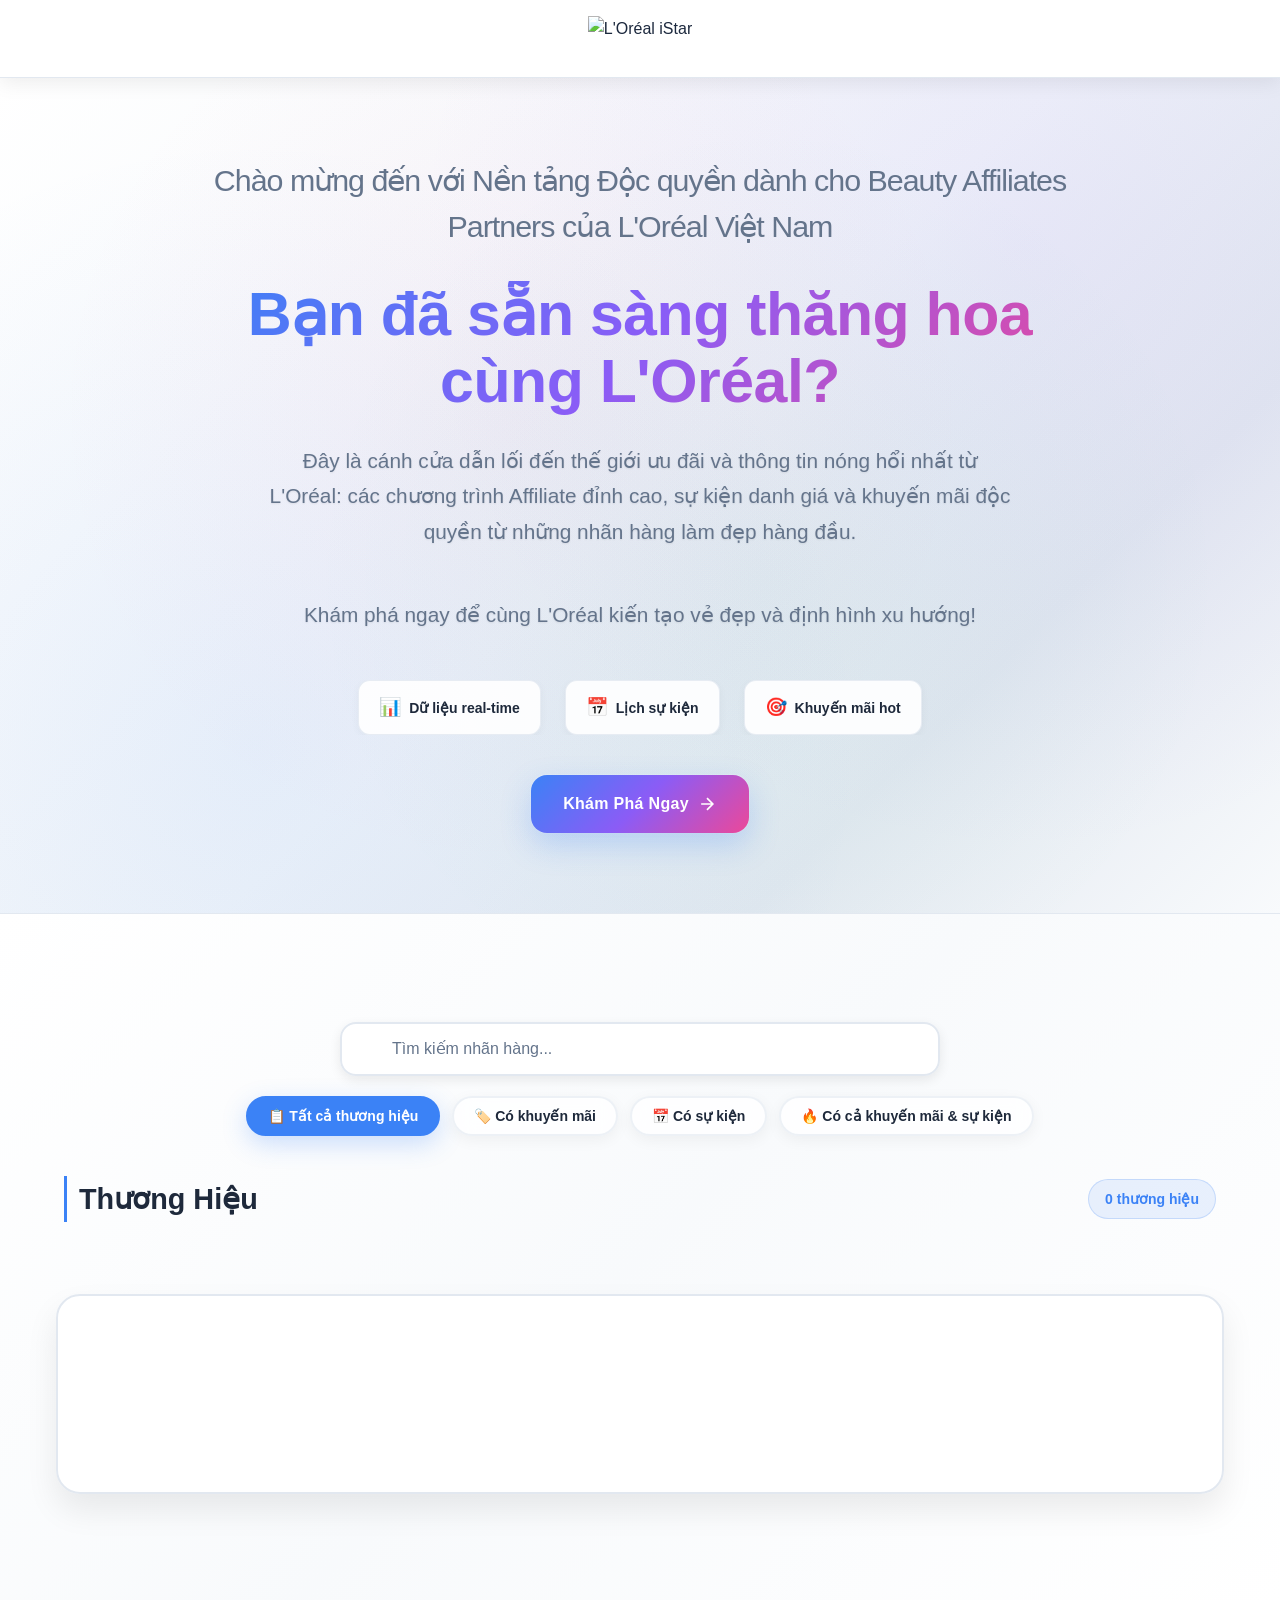
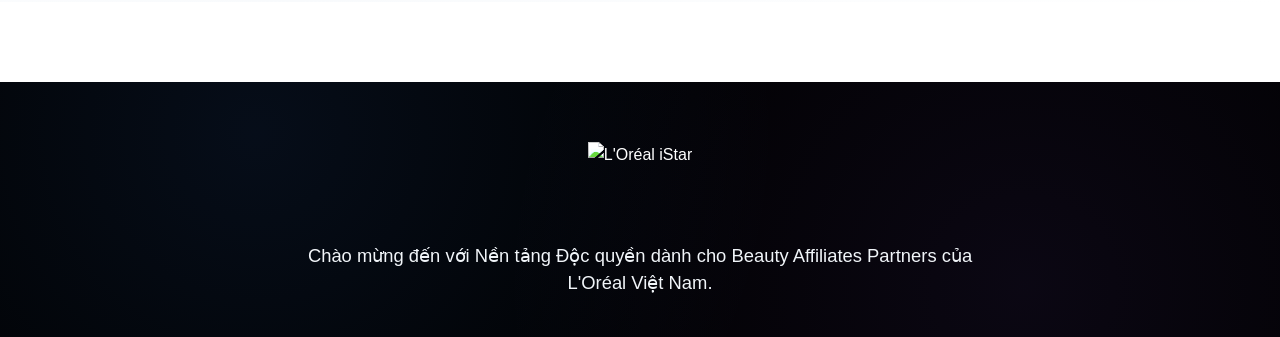
==== commit dd435818: "Update index.html" ====
--- a/index.html
+++ b/index.html
@@ -2,6 +2,8 @@
 <html lang="vi">
   <head>
     <meta charset="utf-8" />
+    <!-- Thư viện giải nén Pako (sử dụng cho dữ liệu nén từ Firestore) -->
+    <script src="https://cdnjs.cloudflare.com/ajax/libs/pako/2.1.0/pako.min.js"></script>
     <!-- Google Tag Manager -->
     <script>
       (function (w, d, s, l, i) {
@@ -45,6 +47,7 @@
     <header>
       <nav class="nav-container">
         <div class="logo">
+          <!-- Sử dụng logo L'Oréal iStar -->
           <img
             src="https://bepstatic.tokywoky.com/group-584/LOGO-lorealistar.png"
             alt="L'Oréal iStar"
@@ -201,6 +204,7 @@
       </div>
     </div>
 
+    <!-- Khai báo config Firebase (cần có file firebase-config.js) -->
     <script src="firebase-config.js"></script>
     <script type="module">
       import { initializeApp } from "https://www.gstatic.com/firebasejs/9.15.0/firebase-app.js";
@@ -210,6 +214,7 @@
         onSnapshot,
       } from "https://www.gstatic.com/firebasejs/9.15.0/firebase-firestore.js";
 
+      // Khởi tạo Firebase
       const app = initializeApp(firebaseConfig);
       const db = getFirestore(app);
 
@@ -217,27 +222,54 @@
       let currentBrandKey = null;
       let currentCalendarDate = new Date();
 
+      // --- UTILITY FUNCTIONS ---
       const cleanStr = (s) => String(s || "").trim();
       const rmAccent = (s) =>
         cleanStr(s)
           .normalize("NFD")
           .replace(/[\u0300-\u036f]/g, "");
       const norm = (s) => rmAccent(s).toLowerCase();
-      const currency = (n) => (Number(n) || 0).toLocaleString("vi-VN") + "đ";
+      // Hàm định dạng tiền tệ Việt Nam Đồng (vd: 100.000đ)
+      const currency = (n) =>
+        (Number(n) || 0)
+          .toLocaleString("vi-VN", {
+            minimumFractionDigits: 0,
+            maximumFractionDigits: 0,
+          })
+          .replace(/,/g, ".") + "đ";
+
+      // Sửa lỗi: Hàm formatVoucher chỉ định dạng tiền tệ nếu giá trị là số
       const formatVoucher = (v) => {
-        const num = Number(v);
-        if (isNaN(num) || num === 0) return v || "";
-        return (
-          num
-            .toLocaleString("vi-VN", {
-              minimumFractionDigits: 0,
-              maximumFractionDigits: 0,
-            })
-            .replace(/,/g, ".") + "đ"
-        );
+        const rawValue = String(v || "").trim();
+
+        // Thử loại bỏ các ký tự không phải số và dấu chấm, phẩy
+        const numCandidate = rawValue.replace(/[^0-9]/g, "");
+        const num = parseFloat(numCandidate);
+
+        if (
+          !isNaN(num) &&
+          numCandidate.length > 0 &&
+          numCandidate.length < 16
+        ) {
+          // Nếu là số và không quá dài (để loại trừ các mã ID dài), định dạng thành tiền tệ
+          return currency(num);
+        }
+
+        // Nếu không phải số hoặc là chuỗi mã, giữ nguyên
+        return rawValue;
       };
 
-      // --- Popup Functions ---
+      const escapeHtml = (text) => {
+        if (!text) return "";
+        // Chỉ escape các ký tự cơ bản, không escape ' (dùng cho data-attribute)
+        return String(text)
+          .replace(/&/g, "&amp;")
+          .replace(/</g, "&lt;")
+          .replace(/>/g, "&gt;")
+          .replace(/"/g, "&quot;");
+      };
+
+      // --- POPUP FUNCTIONS ---
       window.showProductInfo = function (productName, productInfo) {
         const popup = document.getElementById("productInfoPopup");
         const title = document.getElementById("popupTitle");
@@ -256,78 +288,66 @@
         document.body.style.overflow = "hidden"; // Prevent background scrolling
       };
 
-      // Hàm mới để hiển thị chi tiết sự kiện calendar
       window.showCalendarEventDetails = function (events) {
-        console.log("showCalendarEventDetails called with events:", events);
-
         const popup = document.getElementById("productInfoPopup");
         const title = document.getElementById("popupTitle");
         const body = document.getElementById("popupBody");
 
-        if (!popup || !title || !body) {
-          console.error("Popup elements not found:", { popup, title, body });
-          return;
-        }
+        if (!popup || !title || !body) return;
 
         title.textContent = "Chi tiết Sự kiện";
 
         let eventDetailsHTML = "";
+        // Loại bỏ các sự kiện trùng lặp
         [...new Set(events.map((t) => JSON.stringify(t)))]
           .map((t) => JSON.parse(t))
           .forEach((event, index) => {
             if (index > 0)
               eventDetailsHTML +=
-                "<hr style='margin: 15px 0; border-color: #ddd;'>";
+                "<hr style='margin: 15px 0; border-color: var(--border-color);'>";
+
+            // Helper function to convert Firestore timestamp to Date
+            const getDate = (timestamp) => {
+              if (
+                timestamp &&
+                typeof timestamp === "object" &&
+                (timestamp.seconds || timestamp._seconds)
+              ) {
+                return new Date(
+                  (timestamp.seconds || timestamp._seconds) * 1000
+                );
+              }
+              return new Date(timestamp);
+            };
+
+            const startDate = getDate(event.startDate);
+            const endDate = getDate(event.endDate);
+
+            const startStr = startDate.toLocaleDateString("vi-VN", {
+              weekday: "long",
+              year: "numeric",
+              month: "long",
+              day: "numeric",
+            });
+            const endStr = endDate.toLocaleDateString("vi-VN", {
+              weekday: "long",
+              year: "numeric",
+              month: "long",
+              day: "numeric",
+            });
+
             eventDetailsHTML += `
               <div style="margin-bottom: 15px;">
-                <h4 style="color: #2563eb; font-weight: bold; margin-bottom: 8px;">
-                  ${event.title || "Sự kiện"}
+                <h4 style="color: var(--primary-accent); font-weight: bold; margin-bottom: 8px;">
+                  ${escapeHtml(event.title) || "Sự kiện"}
                 </h4>
-                <p style="margin-bottom: 8px; line-height: 1.5;">
-                  <strong>Thời gian:</strong> ${(() => {
-                    let startDate, endDate;
-
-                    if (
-                      event.startDate &&
-                      typeof event.startDate === "object" &&
-                      event.startDate.seconds
-                    ) {
-                      startDate = new Date(event.startDate.seconds * 1000);
-                    } else if (
-                      event.startDate &&
-                      typeof event.startDate === "object" &&
-                      event.startDate._seconds
-                    ) {
-                      startDate = new Date(event.startDate._seconds * 1000);
-                    } else {
-                      startDate = new Date(event.startDate);
-                    }
-
-                    if (
-                      event.endDate &&
-                      typeof event.endDate === "object" &&
-                      event.endDate.seconds
-                    ) {
-                      endDate = new Date(event.endDate.seconds * 1000);
-                    } else if (
-                      event.endDate &&
-                      typeof event.endDate === "object" &&
-                      event.endDate._seconds
-                    ) {
-                      endDate = new Date(event.endDate._seconds * 1000);
-                    } else {
-                      endDate = new Date(event.endDate);
-                    }
-
-                    return `${startDate.toLocaleDateString(
-                      "vi-VN"
-                    )} - ${endDate.toLocaleDateString("vi-VN")}`;
-                  })()}
+                <p style="margin-bottom: 8px; line-height: 1.5; color: var(--text-dark);">
+                  <strong>Thời gian:</strong> ${startStr} - ${endStr}
                 </p>
                 ${
                   event.description
                     ? `
-                  <p style="margin-bottom: 8px; line-height: 1.5;">
+                  <p style="margin-bottom: 8px; line-height: 1.5; color: var(--text-dark);">
                     <strong>Mô tả:</strong> ${(event.description || "")
                       .replace(/\n/g, "<br>")
                       .replace(/\r\n/g, "<br>")}
@@ -341,7 +361,7 @@
                   <p style="margin-bottom: 8px;">
                     <strong>Liên kết:</strong> 
                     <a href="${event.link}" target="_blank" rel="noopener" 
-                       style="color: #2563eb; text-decoration: underline;">
+                      style="color: var(--primary-accent); text-decoration: underline;">
                       Xem chi tiết tại đây
                     </a>
                   </p>
@@ -355,13 +375,8 @@
         body.innerHTML =
           eventDetailsHTML || "<p>Không có thông tin chi tiết.</p>";
 
-        console.log("About to show popup");
         popup.style.display = "flex";
         document.body.style.overflow = "hidden";
-
-        // Force a repaint
-        popup.offsetHeight;
-        console.log("Popup should be visible now");
       };
 
       window.closeProductInfo = function () {
@@ -388,14 +403,17 @@
 
       // Event delegation for product info buttons
       document.addEventListener("click", function (e) {
-        if (e.target.classList.contains("product-info-btn")) {
+        if (e.target.classList.contains("info-btn")) {
+          // Lấy dữ liệu từ data attribute trên chính button
           const productName = e.target.getAttribute("data-product-name");
           const productInfo = e.target.getAttribute("data-product-info");
+
           showProductInfo(productName, productInfo);
         }
       });
 
-      // --- Enhanced Loading States ---
+      // --- ENHANCED RENDERING FUNCTIONS ---
+
       const renderSkeletonBrands = () => {
         const container = document.getElementById("brandButtons");
         if (!container) return;
@@ -415,13 +433,15 @@
         if (!container) return;
 
         container.innerHTML = `
-          <div class="skeleton-text long"></div>
-          <div class="skeleton-text medium"></div>
-          <div class="skeleton-text short"></div>
-          <div style="margin-top: 24px;">
-            <div class="skeleton-text long"></div>
-            <div class="skeleton-text long"></div>
-            <div class="skeleton-text medium"></div>
+          <div class="detail-panel">
+              <div class="skeleton-text long"></div>
+              <div class="skeleton-text medium"></div>
+              <div class="skeleton-text short" style="margin-bottom: 24px;"></div>
+              <div class="skeleton-table">
+                  <div class="skeleton-table-row"></div>
+                  <div class="skeleton-table-row"></div>
+                  <div class="skeleton-table-row"></div>
+              </div>
           </div>
         `;
       };
@@ -442,22 +462,13 @@
         container.innerHTML = `<div class="status-wrapper">${icon}<p>${message}</p></div>`;
       };
 
-      // Initial Loading State
-      renderSkeletonBrands();
-      renderSkeletonDetail();
-
-      // Enhanced search and filter functionality
       let currentFilter = "all";
-      let searchSuggestions = [];
-
-      // Initialize filter chips
+
       document.addEventListener("DOMContentLoaded", function () {
         const filterChips = document.querySelectorAll(".filter-chip");
         filterChips.forEach((chip) => {
           chip.addEventListener("click", function () {
-            // Remove active class from all chips
             filterChips.forEach((c) => c.classList.remove("active"));
-            // Add active class to clicked chip
             this.classList.add("active");
             currentFilter = this.getAttribute("data-filter");
             renderButtons();
@@ -487,7 +498,6 @@
           });
 
           searchInput.addEventListener("blur", function () {
-            // Delay hiding to allow clicking on suggestions
             setTimeout(hideSearchSuggestions, 200);
           });
         }
@@ -506,7 +516,9 @@
           suggestionsContainer.innerHTML = matchingBrands
             .map(
               (brand) =>
-                `<div class="search-suggestion" onclick="selectSuggestion('${brand.name}')">${brand.name}</div>`
+                `<div class="search-suggestion" onclick="selectSuggestion('${
+                  brand.name
+                }')">${escapeHtml(brand.name)}</div>`
             )
             .join("");
           suggestionsContainer.style.display = "block";
@@ -534,17 +546,17 @@
 
       function filterBrands(brands) {
         return brands.filter((brand) => {
+          const hasPromotion = brand.promotion?.length > 0;
+          const hasCalendar =
+            brand.calendar && Object.keys(brand.calendar).length > 0;
+
           switch (currentFilter) {
             case "active":
-              return (
-                brand.promotion?.length > 0 &&
-                brand.calendar &&
-                Object.keys(brand.calendar).length > 0
-              );
+              return hasPromotion && hasCalendar;
             case "promotion":
-              return brand.promotion?.length > 0;
+              return hasPromotion;
             case "calendar":
-              return brand.calendar && Object.keys(brand.calendar).length > 0;
+              return hasCalendar;
             default:
               return true;
           }
@@ -600,13 +612,20 @@
           if (b.promotion?.length > 0) {
             indicators += '<span class="brand-indicator promotion">🏷️</span>';
           }
-          if (b.calendar?.length > 0) {
-            indicators += '<span class="brand-indicator calendar">📅</span>';
-          }
+          // if (b.calendar && Object.keys(b.calendar).length > 0) {
+          //   indicators += '<span class="brand-indicator calendar">📅</span>';
+          // }
 
           btn.innerHTML = `${
-            b.logo ? `<img src="${b.logo}" alt="${b.name} logo">` : ""
-          }<div>${b.name}</div>${indicators}`;
+            b.logo
+              ? `<img src="${
+                  b.logo
+                }" onerror="this.onerror=null;this.src='https://placehold.co/50x50/F3F4F6/6B7280?text=${b.name.slice(
+                  0,
+                  2
+                )}'" alt="${escapeHtml(b.name)}">`
+              : ""
+          }<div>${escapeHtml(b.name)}</div>${indicators}`;
           btn.onclick = () => showDetail(b.key);
           wrap.appendChild(btn);
         });
@@ -619,33 +638,28 @@
         if (!container || !tooltipEl) return;
 
         container.querySelectorAll(".day[data-tooltip]").forEach((dayEl) => {
-          // Detect if device supports hover (desktop)
           const supportsHover = window.matchMedia("(hover: hover)").matches;
 
-          // Only add hover events on desktop devices
           if (supportsHover) {
             dayEl.onmouseenter = (e) => {
               const tooltips = JSON.parse(
                 e.target.getAttribute("data-tooltip")
               );
-              console.log("Tooltip data:", tooltips);
               let tooltipContent = "";
               [...new Set(tooltips.map((t) => JSON.stringify(t)))]
                 .map((t) => JSON.parse(t))
                 .forEach((t) => {
-                  console.log("Processing tooltip item:", t);
-                  tooltipContent += `<h4>${t.title || "Sự kiện"}</h4><p>${(
-                    t.description || ""
-                  )
+                  tooltipContent += `<h4>${
+                    escapeHtml(t.title) || "Sự kiện"
+                  }</h4><p>${(t.description || "")
                     .replace(/\n/g, "<br>")
                     .replace(/\r\n/g, "<br>")}</p>${
                     t.link
                       ? `<p><a href="${t.link}" target="_blank" rel="noopener">Chi tiết...</a></p>`
                       : ""
-                  }<hr style="border-color: #2a2f52; margin: 4px 0;">`;
+                  }<hr style="border-color: var(--border-color); margin: 4px 0;">`;
                 });
-              console.log("Final tooltip content:", tooltipContent);
-              // Remove last <hr> tag properly
+
               const cleanContent = tooltipContent.replace(/<hr[^>]*>$/g, "");
               tooltipEl.innerHTML = cleanContent;
               tooltipEl.style.display = "block";
@@ -657,104 +671,63 @@
             dayEl.onmouseleave = () => (tooltipEl.style.display = "none");
           }
 
-          // Click/Touch events cho tất cả devices
           const handleClick = (e) => {
-            console.log("Calendar day clicked/touched:", e.type, e.target);
             e.preventDefault();
             e.stopPropagation();
-
-            // Luôn ẩn tooltip trước (đặc biệt quan trọng cho mobile)
             tooltipEl.style.display = "none";
 
             const tooltipAttr = e.target.getAttribute("data-tooltip");
-            console.log("Tooltip attribute:", tooltipAttr);
 
             if (tooltipAttr) {
               try {
                 const tooltips = JSON.parse(tooltipAttr);
-                console.log("Parsed tooltips:", tooltips);
-
                 if (tooltips && tooltips.length > 0) {
-                  // Delay một chút để đảm bảo tooltip đã ẩn hoàn toàn
                   setTimeout(() => {
                     showCalendarEventDetails(tooltips);
                   }, 50);
-                } else {
-                  console.warn("No tooltips found or empty array");
                 }
               } catch (error) {
                 console.error("Error parsing tooltip data:", error);
               }
-            } else {
-              console.warn("No data-tooltip attribute found");
             }
           };
 
-          // Detect if this is a mobile device
           const isMobile = !window.matchMedia("(hover: hover)").matches;
 
           if (isMobile) {
-            // Mobile: Use touchstart for immediate response
             dayEl.addEventListener(
               "touchstart",
               (e) => {
-                console.log(
-                  "Touch started on calendar day - will handle click"
-                );
                 e.preventDefault();
                 dayEl.style.transform = "scale(0.95)";
-
-                // Handle the click immediately on touchstart for mobile
                 handleClick(e);
               },
               { passive: false }
             );
           } else {
-            // Desktop: Use click event
             dayEl.addEventListener("click", handleClick, { passive: false });
           }
 
-          // Thêm visual feedback
           dayEl.style.cursor = "pointer";
-          dayEl.style.userSelect = "none";
-          dayEl.style.webkitUserSelect = "none";
-          dayEl.style.webkitTouchCallout = "none";
-          dayEl.style.webkitTapHighlightColor = "rgba(59, 130, 246, 0.3)";
-
-          // Thêm class cho mobile styling
           dayEl.classList.add("calendar-day-clickable");
-
-          // Thêm data attribute để debug
-          dayEl.setAttribute("data-clickable", "true");
         });
       }
 
-      // Hệ thống màu thông minh cho calendar (bỏ độ ưu tiên)
+      // Hệ thống màu thông minh cho calendar
       function generateSmartColors(brandKey, month, eventCount) {
-        // Tạo màu base dựa trên brand key (hash)
         const brandHash = brandKey.split("").reduce((a, b) => {
           a = (a << 5) - a + b.charCodeAt(0);
           return a & a;
         }, 0);
 
-        // Tạo màu dựa trên tháng (0-11)
         const monthHue = (month * 30) % 360;
-
-        // Tạo màu dựa trên số lượng sự kiện
-        const intensityMultiplier = Math.min(eventCount / 3, 1.5); // Tối đa 1.5x intensity
-
-        // Base color từ brand hash
         const baseHue = Math.abs(brandHash) % 360;
-
-        // Kết hợp hue từ brand và month
         const finalHue = (baseHue + monthHue * 0.3) % 360;
 
         return {
           primary: `hsl(${finalHue}, 70%, 50%)`,
           light: `hsl(${finalHue}, 60%, 60%)`,
-          dark: `hsl(${finalHue}, 80%, 40%)`,
           gradient: `linear-gradient(135deg, hsl(${finalHue}, 70%, 50%), hsl(${finalHue}, 60%, 60%))`,
-          intensity: intensityMultiplier,
         };
       }
 
@@ -771,55 +744,26 @@
 
         const dayProps = {};
         filteredEvents.forEach((event) => {
-          // Xử lý cả timestamp và string date
-          let startDate, endDate;
-
-          if (
-            event.startDate &&
-            typeof event.startDate === "object" &&
-            event.startDate.seconds
-          ) {
-            // Firebase timestamp format
-            startDate = new Date(event.startDate.seconds * 1000);
-          } else if (
-            event.startDate &&
-            typeof event.startDate === "object" &&
-            event.startDate._seconds
-          ) {
-            // Alternative Firebase timestamp format
-            startDate = new Date(event.startDate._seconds * 1000);
-          } else {
-            // String date format
-            startDate = new Date(event.startDate);
-          }
-
-          if (
-            event.endDate &&
-            typeof event.endDate === "object" &&
-            event.endDate.seconds
-          ) {
-            // Firebase timestamp format
-            endDate = new Date(event.endDate.seconds * 1000);
-          } else if (
-            event.endDate &&
-            typeof event.endDate === "object" &&
-            event.endDate._seconds
-          ) {
-            // Alternative Firebase timestamp format
-            endDate = new Date(event.endDate._seconds * 1000);
-          } else {
-            // String date format
-            endDate = new Date(event.endDate);
-          }
-
-          if (isNaN(startDate.getTime()) || isNaN(endDate.getTime())) {
-            return;
-          }
+          // Helper function to convert Firestore timestamp to Date
+          const getDate = (timestamp) => {
+            if (
+              timestamp &&
+              typeof timestamp === "object" &&
+              (timestamp.seconds || timestamp._seconds)
+            ) {
+              return new Date((timestamp.seconds || timestamp._seconds) * 1000);
+            }
+            return new Date(timestamp);
+          };
+
+          let startDate = getDate(event.startDate);
+          let endDate = getDate(event.endDate);
+
+          if (isNaN(startDate.getTime()) || isNaN(endDate.getTime())) return;
 
           startDate.setHours(0, 0, 0, 0);
           endDate.setHours(0, 0, 0, 0);
 
-          // Tô màu tất cả các ngày từ startDate đến endDate
           const currentDate = new Date(startDate);
           while (currentDate <= endDate) {
             if (
@@ -855,7 +799,6 @@
             const eventCount = props.tooltips.length;
             const colors = generateSmartColors(brandKey, month, eventCount);
 
-            // Thêm class dựa trên số lượng sự kiện
             if (eventCount === 1) {
               classes += " campaign-single";
             } else if (eventCount === 2) {
@@ -864,22 +807,22 @@
               classes += " campaign-multiple";
             }
 
-            // Tạo style động dựa trên màu và số lượng sự kiện
             if (eventCount === 1) {
               customStyle = `background: ${colors.primary}; color: white; box-shadow: 0 2px 8px ${colors.primary}40;`;
             } else if (eventCount === 2) {
               customStyle = `background: ${colors.gradient}; color: white; box-shadow: 0 3px 12px ${colors.primary}50; transform: scale(1.05);`;
             } else if (eventCount >= 3) {
-              customStyle = `background: ${colors.gradient}; color: white; box-shadow: 0 4px 16px ${colors.primary}60; transform: scale(1.1); animation: pulse-glow 2s infinite;`;
+              customStyle = `background: ${colors.gradient}; color: white; box-shadow: 0 4px 16px ${colors.primary}60; animation: pulse-glow 2s infinite;`;
             }
 
-            // Thêm indicator cho ngày có nhiều sự kiện
             const eventIndicator =
               eventCount > 1
                 ? `<div class="event-count-badge">${eventCount}</div>`
                 : "";
 
-            tooltipData = `data-tooltip='${JSON.stringify(props.tooltips)}'`;
+            tooltipData = `data-tooltip='${escapeHtml(
+              JSON.stringify(props.tooltips)
+            )}'`;
             html += `<div class='${classes}' ${tooltipData} style='${customStyle}'>${d}${eventIndicator}</div>`;
           } else {
             html += `<div class='${classes}'>${d}</div>`;
@@ -888,7 +831,6 @@
         html += "</div>";
         container.innerHTML = html;
 
-        // Gán lại event listeners sau khi re-render
         attachCalendarEventListeners();
       }
 
@@ -922,7 +864,10 @@
                             <option value="">📅 Tất cả Campaign</option>
                             ${campaigns
                               .map(
-                                (c) => `<option value="${c}">🎆 ${c}</option>`
+                                (c) =>
+                                  `<option value="${c}">🎆 ${escapeHtml(
+                                    c
+                                  )}</option>`
                               )
                               .join("")}
                         </select>
@@ -932,18 +877,18 @@
                 <div class="calendar-legend">
                     <div class="legend-item">
                         <div class="legend-color legend-single"></div>
-                        <span class="text-slate-300">1 sự kiện</span>
+                        <span class="text-slate-500">1 sự kiện</span>
                     </div>
                     <div class="legend-item">
                         <div class="legend-color legend-double"></div>
-                        <span class="text-slate-300">2 sự kiện</span>
+                        <span class="text-slate-500">2 sự kiện</span>
                     </div>
                     <div class="legend-item">
                         <div class="legend-color legend-multiple"></div>
-                        <span class="text-slate-300">3+ sự kiện</span>
+                        <span class="text-slate-500">3+ sự kiện</span>
                     </div>
                     <div class="legend-item ml-auto">
-                        <span class="text-slate-400 text-xs">💡 Màu thay đổi theo brand & tháng</span>
+                        <span class="text-slate-500 text-xs">💡 Màu thay đổi theo brand & tháng</span>
                     </div>
                 </div>`;
 
@@ -977,27 +922,22 @@
             );
 
             if (eventsForCampaign.length > 0) {
-              // Sử dụng startDate của event đầu tiên để điều hướng calendar
               const firstEvent = allEvents[eventsForCampaign[0]];
-              let startDate;
-
-              if (
-                firstEvent.startDate &&
-                typeof firstEvent.startDate === "object" &&
-                firstEvent.startDate.seconds
-              ) {
-                startDate = new Date(firstEvent.startDate.seconds * 1000);
-              } else if (
-                firstEvent.startDate &&
-                typeof firstEvent.startDate === "object" &&
-                firstEvent.startDate._seconds
-              ) {
-                startDate = new Date(firstEvent.startDate._seconds * 1000);
-              } else {
-                startDate = new Date(firstEvent.startDate);
-              }
-
-              currentCalendarDate = startDate;
+
+              const getDate = (timestamp) => {
+                if (
+                  timestamp &&
+                  typeof timestamp === "object" &&
+                  (timestamp.seconds || timestamp._seconds)
+                ) {
+                  return new Date(
+                    (timestamp.seconds || timestamp._seconds) * 1000
+                  );
+                }
+                return new Date(timestamp);
+              };
+
+              currentCalendarDate = getDate(firstEvent.startDate);
             }
           }
           updateAndRender();
@@ -1005,18 +945,21 @@
         updateAndRender();
       }
 
+      // --- HÀM TẠO GIAO DIỆN CARD PROMOTION MỚI ---
       function renderPromotionTable(b) {
         let page = 1,
-          per = 20;
+          per = 12; // Mặc định 12 items/trang
         let filtered = [...(b.promotion || [])];
+        const allPromotions = [...(b.promotion || [])];
+
         const uniqueTypes = [
-          ...new Set(b.promotion.map((p) => p.type).filter(Boolean)),
+          ...new Set(allPromotions.map((p) => p.type).filter(Boolean)),
         ].sort();
         const uniquePlatforms = [
-          ...new Set(b.promotion.map((p) => p.platform).filter(Boolean)),
+          ...new Set(allPromotions.map((p) => p.platform).filter(Boolean)),
         ].sort();
         const uniquePeriods = [
-          ...new Set(b.promotion.map((p) => p.period).filter(Boolean)),
+          ...new Set(allPromotions.map((p) => p.period).filter(Boolean)),
         ].sort();
 
         const render = () => {
@@ -1025,25 +968,35 @@
           const start = (currentPage - 1) * per;
           const slice = filtered.slice(start, start + per);
 
+          // --- FILTER BAR HTML ---
           const filterBarHTML = `
                 <div class="filter-bar">
                     <input id="filterName" placeholder="🔍 Tên sản phẩm/SKU..." oninput="window.__applyPromoFilters()" />
                     <select id="filterType" onchange="window.__applyPromoFilters()">
                         <option value="">-- Tất cả Loại --</option>
                         ${uniqueTypes
-                          .map((t) => `<option value="${t}">${t}</option>`)
+                          .map(
+                            (t) =>
+                              `<option value="${t}">${escapeHtml(t)}</option>`
+                          )
                           .join("")}
                     </select>
                     <select id="filterPlatform" onchange="window.__applyPromoFilters()">
                         <option value="">-- Tất cả Kênh --</option>
                         ${uniquePlatforms
-                          .map((p) => `<option value="${p}">${p}</option>`)
+                          .map(
+                            (p) =>
+                              `<option value="${p}">${escapeHtml(p)}</option>`
+                          )
                           .join("")}
                     </select>
                     <select id="filterPeriod" onchange="window.__applyPromoFilters()">
                         <option value="">-- Tất cả Cụm ngày --</option>
                         ${uniquePeriods
-                          .map((p) => `<option value="${p}">${p}</option>`)
+                          .map(
+                            (p) =>
+                              `<option value="${p}">${escapeHtml(p)}</option>`
+                          )
                           .join("")}
                     </select>
                     <button class="btn" onclick="window.__clearPromoFilters()">Xóa lọc</button>
@@ -1053,95 +1006,157 @@
             return `${filterBarHTML}<div class="status-wrapper"><p>Không có sản phẩm nào khớp với bộ lọc.</p></div>`;
           }
 
-          return `${filterBarHTML}
-                    <div class="pagination">
-                        <div>Tổng: ${
-                          filtered.length
-                        } dòng • Trang ${currentPage}/${totalPages}</div>
-                        <div>
-                            <button class="btn" id="btnPrev" onclick="window.__prev()">«</button>
-                            <button class="btn" id="btnNext" onclick="window.__next()">»</button>
-                        </div>
-                    </div>
-                    <div class="table-wrap">
-                        <table>
-                            <colgroup>
-                                <col style="width:8%"><col style="width:22%"><col style="width:9%"><col style="width:8%"><col style="width:9%"><col style="width:10%"><col style="width:10%"><col style="width:8%"><col style="width:10%"><col style="width:6%">
-                            </colgroup>
-                            <thead><tr><th>Loại</th><th>Sản phẩm</th><th>Platform</th><th>Giá gốc</th><th>Giá bán</th><th>Quà</th><th> Giá Voucher</th><th>Cụm ngày</th><th>Thông tin SP</th><th>Link</th></tr></thead>
-                            <tbody>${slice
-                              .map(
-                                (x) => `
-                                <tr>
-                                    <td>${x.type || ""}</td><td>${
-                                  x.name || ""
-                                }</td><td>${x.platform || ""}</td>
-                                    <td class="num">${
-                                      isFinite(Number(x.original))
-                                        ? currency(x.original)
-                                        : ""
-                                    }</td>
-                                    <td class="num">${
-                                      isFinite(Number(x.sale))
-                                        ? `<b>${currency(x.sale)}</b>`
-                                        : ""
-                                    }</td>
-                                    <td>${(x.gift || "")
-                                      .replace(/\n/g, "<br>")
-                                      .replace(
-                                        /\r\n/g,
-                                        "<br>"
-                                      )}</td><td class="text-blue-400 font-bold">${formatVoucher(
-                                  x.voucher
-                                )}</td><td>${x.period || ""}</td><td>${
+          // --- CARD RENDERING LOGIC ---
+          const productCards = slice
+            .map((x) => {
+              const name = escapeHtml(x.name || x.sku || "Sản phẩm không tên");
+              const type = escapeHtml(x.type || "Chung");
+              const platform = escapeHtml(x.platform || "Tất cả");
+              const originalPrice = isFinite(Number(x.original))
+                ? currency(x.original)
+                : "-";
+              const salePrice = isFinite(Number(x.sale))
+                ? currency(x.sale)
+                : "Cập nhật";
+              const voucher = formatVoucher(x.voucher);
+              const period = escapeHtml(x.period || "Không rõ");
+
+              const cardClass =
+                voucher && !currency(voucher) ? "voucher-card" : ""; // Chỉ highlight nếu có voucher và không phải là giá trị tiền tệ
+              const hasExtraInfo = x.extra && x.extra.trim() !== "";
+
+              return `
+                  <div class="promotion-card ${cardClass} animate-fade-in-up">
+                      <div class="card-header">
+                          <span class="product-name" title="${name}">${name}</span>
+                          <span class="product-type">Loại: ${type}</span>
+                      </div>
+
+                      <div class="card-body">
+                          
+                          <div class="info-item platform">
+                              <span class="label">Kênh bán</span>
+                              <span class="value">${platform}</span>
+                          </div>
+
+                          <div class="price-group">
+                              <div class="price-item original-price">
+                                  <span class="label">Giá Gốc</span>
+                                  <span class="value">${originalPrice}</span>
+                              </div>
+                              <div class="price-item sale-price">
+                                  <span class="label">Giá Sale</span>
+                                  <span class="value-highlight">${salePrice}</span>
+                              </div>
+                          </div>
+
+                          <div class="info-group">
+                              <div class="info-item voucher-code">
+                                  <span class="label">Giá Voucher</span>
+                                  <span class="value-highlight-blue">${
+                                    voucher || "Không"
+                                  }</span>
+                              </div>
+                              <div class="info-item period">
+                                  <span class="label">Cụm Ngày</span>
+                                  <span class="value period-value">${period}</span>
+                              </div>
+                          </div>
+                          
+                          <!-- Quà Tặng -->
+                          ${
+                            x.gift && x.gift.trim() !== ""
+                              ? `
+                          <div class="info-item gift-item">
+                              <span class="label">Quà Tặng</span>
+                              <span class="value gift-value">${x.gift
+                                .replace(/\n/g, "<br>")
+                                .replace(/\r\n/g, "<br>")}</span>
+                          </div>`
+                              : ""
+                          }
+
+                      </div>
+
+                      <div class="card-footer">
+                          <!-- Button Chi tiết SP cần truyền data-product-info chứa extra info -->
+                          ${
+                            hasExtraInfo
+                              ? `
+                          <button class="info-btn" data-product-name="${name}" data-product-info="${escapeHtml(
                                   x.extra
-                                    ? `<button class="product-info-btn" data-product-name="${(
-                                        x.name || ""
-                                      ).replace(
-                                        /"/g,
-                                        "&quot;"
-                                      )}" data-product-info="${(x.extra || "")
-                                        .replace(/\n/g, "<br>")
-                                        .replace(/\r\n/g, "<br>")
-                                        .replace(
-                                          /"/g,
-                                          "&quot;"
-                                        )}">Chi tiết</button>`
-                                    : ""
-                                }</td>
-                                    <td>${
-                                      x.link
-                                        ? `<a href="${x.link}" target="_blank" rel="noopener">Mở</a>`
-                                        : ""
-                                    }</td>
-                                </tr>`
-                              )
-                              .join("")}
-                            </tbody>
-                        </table>
-                    </div>`;
+                                ).replace(/"/g, "'")}">Chi tiết SP</button>
+                          `
+                              : "<span></span>"
+                          }
+                          
+                          ${
+                            x.link
+                              ? `
+                          <a href="${x.link}" target="_blank" rel="noopener" class="link-btn" title="Mở liên kết">
+                              Link Mua Hàng →
+                          </a>
+                          `
+                              : ""
+                          }
+                      </div>
+                  </div>
+              `;
+            })
+            .join("");
+
+          // --- PAGINATION HTML ---
+          const paginationHTML = `
+              <div class="pagination">
+                  <div>Tổng: ${filtered.length} dòng • Trang ${currentPage}/${totalPages}</div>
+                  <div>
+                      <button class="btn" id="btnPrev" onclick="window.__prevPromo()">«</button>
+                      <button class="btn" id="btnNext" onclick="window.__nextPromo()">»</button>
+                  </div>
+              </div>`;
+
+          return `${filterBarHTML}<div id="promotionCardsContainer">${productCards}</div>${paginationHTML}`;
         };
 
         const updatePaginationButtons = () => {
           const totalPages = Math.ceil(filtered.length / per);
-          document.getElementById("btnPrev").disabled = page <= 1;
-          document.getElementById("btnNext").disabled = page >= totalPages;
+          const btnPrev = document.getElementById("btnPrev");
+          const btnNext = document.getElementById("btnNext");
+          if (btnPrev) btnPrev.disabled = page <= 1;
+          if (btnNext) btnNext.disabled = page >= totalPages;
         };
 
         const reRender = () => {
-          document.getElementById("promoBox").innerHTML = render();
-          if (filtered.length > 0) {
-            updatePaginationButtons();
+          const promoBox = document.getElementById("promoBox");
+          if (promoBox) promoBox.innerHTML = render();
+          if (filtered.length > 0) updatePaginationButtons();
+
+          // Restore filter values after re-render
+          const nameInput = document.getElementById("filterName");
+          if (nameInput) {
+            nameInput.value = window.__currentPromoFilterName || "";
+            nameInput.focus();
+            nameInput.selectionStart = nameInput.selectionEnd =
+              nameInput.value.length;
           }
+          if (document.getElementById("filterType"))
+            document.getElementById("filterType").value =
+              window.__currentPromoFilterType || "";
+          if (document.getElementById("filterPlatform"))
+            document.getElementById("filterPlatform").value =
+              window.__currentPromoFilterPlatform || "";
+          if (document.getElementById("filterPeriod"))
+            document.getElementById("filterPeriod").value =
+              window.__currentPromoFilterPeriod || "";
         };
 
-        window.__prev = () => {
+        window.__prevPromo = () => {
           if (page > 1) {
             page--;
             reRender();
           }
         };
-        window.__next = () => {
+        window.__nextPromo = () => {
           if (page < Math.ceil(filtered.length / per)) {
             page++;
             reRender();
@@ -1155,9 +1170,17 @@
           const platformQuery = document.getElementById("filterPlatform").value;
           const periodQuery = document.getElementById("filterPeriod").value;
 
-          filtered = b.promotion.filter((p) => {
+          // Store current filter values globally for persistence across re-renders
+          window.__currentPromoFilterName = nameVal;
+          window.__currentPromoFilterType = typeQuery;
+          window.__currentPromoFilterPlatform = platformQuery;
+          window.__currentPromoFilterPeriod = periodQuery;
+
+          filtered = allPromotions.filter((p) => {
             const matchName =
-              !nameQuery || norm(p.name || "").includes(nameQuery);
+              !nameQuery ||
+              norm(p.name || "").includes(nameQuery) ||
+              norm(p.sku || "").includes(nameQuery);
             const matchType = !typeQuery || p.type === typeQuery;
             const matchPlatform =
               !platformQuery || p.platform === platformQuery;
@@ -1167,53 +1190,67 @@
 
           page = 1;
           reRender();
-
-          // Restore filter values after re-render
-          const nameInput = document.getElementById("filterName");
-          nameInput.value = nameVal;
-          nameInput.focus();
-          nameInput.selectionStart = nameInput.selectionEnd =
-            nameInput.value.length;
-          document.getElementById("filterType").value = typeQuery;
-          document.getElementById("filterPlatform").value = platformQuery;
-          document.getElementById("filterPeriod").value = periodQuery;
         };
 
         window.__clearPromoFilters = () => {
+          // Check if any filter is active before clearing
           const filtersWereActive =
-            document.getElementById("filterName").value ||
-            document.getElementById("filterType").value ||
-            document.getElementById("filterPlatform").value ||
-            document.getElementById("filterPeriod").value;
+            (window.__currentPromoFilterName &&
+              window.__currentPromoFilterName.trim() !== "") ||
+            (window.__currentPromoFilterType &&
+              window.__currentPromoFilterType.trim() !== "") ||
+            (window.__currentPromoFilterPlatform &&
+              window.__currentPromoFilterPlatform.trim() !== "") ||
+            (window.__currentPromoFilterPeriod &&
+              window.__currentPromoFilterPeriod.trim() !== "");
+
           if (filtersWereActive) {
-            document.getElementById("filterName").value = "";
-            document.getElementById("filterType").value = "";
-            document.getElementById("filterPlatform").value = "";
-            document.getElementById("filterPeriod").value = "";
+            window.__currentPromoFilterName = "";
+            window.__currentPromoFilterType = "";
+            window.__currentPromoFilterPlatform = "";
+            window.__currentPromoFilterPeriod = "";
+
+            if (document.getElementById("filterName"))
+              document.getElementById("filterName").value = "";
+            if (document.getElementById("filterType"))
+              document.getElementById("filterType").value = "";
+            if (document.getElementById("filterPlatform"))
+              document.getElementById("filterPlatform").value = "";
+            if (document.getElementById("filterPeriod"))
+              document.getElementById("filterPeriod").value = "";
+
             window.__applyPromoFilters();
           }
         };
+
+        // Initial render and set up helper function access
+        setTimeout(reRender, 0); // Render immediately
+
         return `<div id="promoBox">${render()}</div>`;
       }
 
+      // --- CHỨC NĂNG HIỂN THỊ CHI TIẾT BRAND ---
       function showDetail(key) {
         currentBrandKey = key;
         currentCalendarDate = new Date();
         const b = brandsData[key];
         if (!b) return;
         const panel = document.getElementById("brandDetail");
-        let html = `<h2>${b.name}</h2>`;
+
+        let calendarHTML = "",
+          promotionHTML = "",
+          topSkuHTML = "";
 
         if (b.calendar && Object.keys(b.calendar).length) {
-          html += `<h3>📅 Lịch Sự Kiện</h3><div id="calendarWrapper"></div>`;
+          calendarHTML = `<h3 style="margin-top: 20px;">📅 Lịch Sự Kiện</h3><div id="calendarWrapper"></div>`;
         }
         if (b.promotion?.length) {
-          html += `<h3 style="margin-top: 20px;">🏷️ Khuyến Mãi</h3>${renderPromotionTable(
+          promotionHTML = `<h3 style="margin-top: 20px;">🏷️ Khuyến Mãi</h3>${renderPromotionTable(
             b
           )}`;
         }
         if (b.top?.length) {
-          html += `<div class="top-sku-section">
+          topSkuHTML = `<div class="top-sku-section">
                     <h3>Top SKU bán chạy</h3>
                     <div class="top-sku-table">
                         <table>
@@ -1228,10 +1265,16 @@
                                 ${b.top
                                   .map(
                                     (t) => `<tr>
-                                    <td class="sku-name">${t.sku || ""}</td>
+                                    <td class="sku-name">${
+                                      escapeHtml(t.sku) || ""
+                                    }</td>
                                     <td>${
                                       t.image
-                                        ? `<img src="${t.image}" class="sku-image" alt="${t.sku}">`
+                                        ? `<img src="${
+                                            t.image
+                                          }" class="sku-image" onerror="this.onerror=null;this.src='https://placehold.co/40x40/F3F4F6/6B7280?text=SKU'" alt="${escapeHtml(
+                                            t.sku
+                                          )}">`
                                         : `<div class="sku-image" style="background: var(--secondary-bg); display: flex; align-items: center; justify-content: center; color: var(--text-muted); font-size: 10px;">No Img</div>`
                                     }</td>
                                     <td class="sku-qty">${Number(
@@ -1245,30 +1288,51 @@
                     </div>
                 </div>`;
         }
-        panel.innerHTML = html;
+
+        panel.innerHTML = `<h2>${escapeHtml(
+          b.name
+        )}</h2>${calendarHTML}${promotionHTML}${topSkuHTML}`;
 
         if (b.calendar && Object.keys(b.calendar).length) {
           renderCalendarUI(key);
         }
 
-        // Cập nhật trạng thái nút phân trang sau khi render xong bảng khuyến mãi
+        // Force re-render promotion table content to show up properly
         if (b.promotion?.length) {
-          document.querySelector("#promoBox").innerHTML =
-            renderPromotionTable(b);
+          const promoBox = document.getElementById("promoBox");
+          if (promoBox) promoBox.innerHTML = renderPromotionTable(b);
         }
       }
 
+      // --- FIREBASE REALTIME LISTENER ---
       const dataRef = doc(db, "landingPage", "data");
       onSnapshot(
         dataRef,
         (doc) => {
-          console.log("Dữ liệu mới đã được cập nhật!");
           if (doc.exists()) {
-            const data = doc.data();
-            if (data.header) {
-              // Header data is no longer used in public version
+            let rawData = doc.data();
+            let finalData = rawData;
+
+            if (
+              rawData.isCompressed &&
+              rawData.compressedData &&
+              typeof pako !== "undefined"
+            ) {
+              try {
+                const compressed = atob(rawData.compressedData)
+                  .split("")
+                  .map((c) => c.charCodeAt(0));
+                const jsonString = pako.inflate(new Uint8Array(compressed), {
+                  to: "string",
+                });
+                finalData = JSON.parse(jsonString);
+              } catch (error) {
+                console.error("Lỗi khi giải nén dữ liệu:", error);
+                finalData = { brands: {}, header: {} };
+              }
             }
-            brandsData = data.brands || {};
+
+            brandsData = finalData.brands || {};
             renderButtons();
             if (currentBrandKey && brandsData[currentBrandKey]) {
               showDetail(currentBrandKey);
@@ -1280,7 +1344,6 @@
               );
             }
           } else {
-            console.log("Chưa có dữ liệu!");
             renderStatus(
               "brandButtons",
               "empty",
@@ -1298,27 +1361,13 @@
         }
       );
 
-      document.querySelectorAll(".faq-question").forEach((item) => {
-        item.addEventListener("click", () => {
-          const faqItem = item.parentElement;
-          faqItem.classList.toggle("active");
-          const answer = faqItem.querySelector(".faq-answer");
-          if (faqItem.classList.contains("active")) {
-            answer.style.maxHeight = answer.scrollHeight + "px";
-          } else {
-            answer.style.maxHeight = "0";
-          }
-        });
-      });
-
-      // Enhanced scroll animations
+      // --- SCROLL ANIMATIONS ---
       const observer = new IntersectionObserver(
         (entries) => {
           entries.forEach((entry, index) => {
             if (entry.isIntersecting) {
               const element = entry.target;
 
-              // Add staggered animation based on element type
               if (element.classList.contains("brand-btn")) {
                 element.style.animation = `bounceIn 0.6s ease-out ${
                   index * 0.1
@@ -1342,53 +1391,16 @@
         { threshold: 0.1 }
       );
 
-      // Observe sections for initial load
-      document.querySelectorAll("section").forEach((section) => {
-        section.style.opacity = "0";
-        observer.observe(section);
-      });
-
-      // Add micro-interactions to buttons
-      document.addEventListener("DOMContentLoaded", function () {
-        // Add click animations to buttons
-        document.addEventListener("click", function (e) {
-          if (e.target.matches(".brand-btn, .cta-button, .filter-chip, .btn")) {
-            e.target.style.animation = "scaleIn 0.2s ease-out";
-            setTimeout(() => {
-              e.target.style.animation = "";
-            }, 200);
-          }
+      document
+        .querySelectorAll("section, .brand-btn, .feature-item, .filter-chip")
+        .forEach((el) => {
+          el.style.opacity = "0";
+          observer.observe(el);
         });
 
-        // Add hover sound effect simulation (visual feedback)
-        document.addEventListener(
-          "mouseenter",
-          function (e) {
-            if (
-              e.target &&
-              e.target.matches &&
-              e.target.matches(".brand-btn, .cta-button, .filter-chip")
-            ) {
-              e.target.style.transform = "translateY(-2px) scale(1.02)";
-            }
-          },
-          true
-        );
-
-        document.addEventListener(
-          "mouseleave",
-          function (e) {
-            if (
-              e.target &&
-              e.target.matches &&
-              e.target.matches(".brand-btn, .cta-button, .filter-chip")
-            ) {
-              e.target.style.transform = "";
-            }
-          },
-          true
-        );
-      });
+      // Initial Loading State
+      renderSkeletonBrands();
+      renderSkeletonDetail();
     </script>
   </body>
 </html>
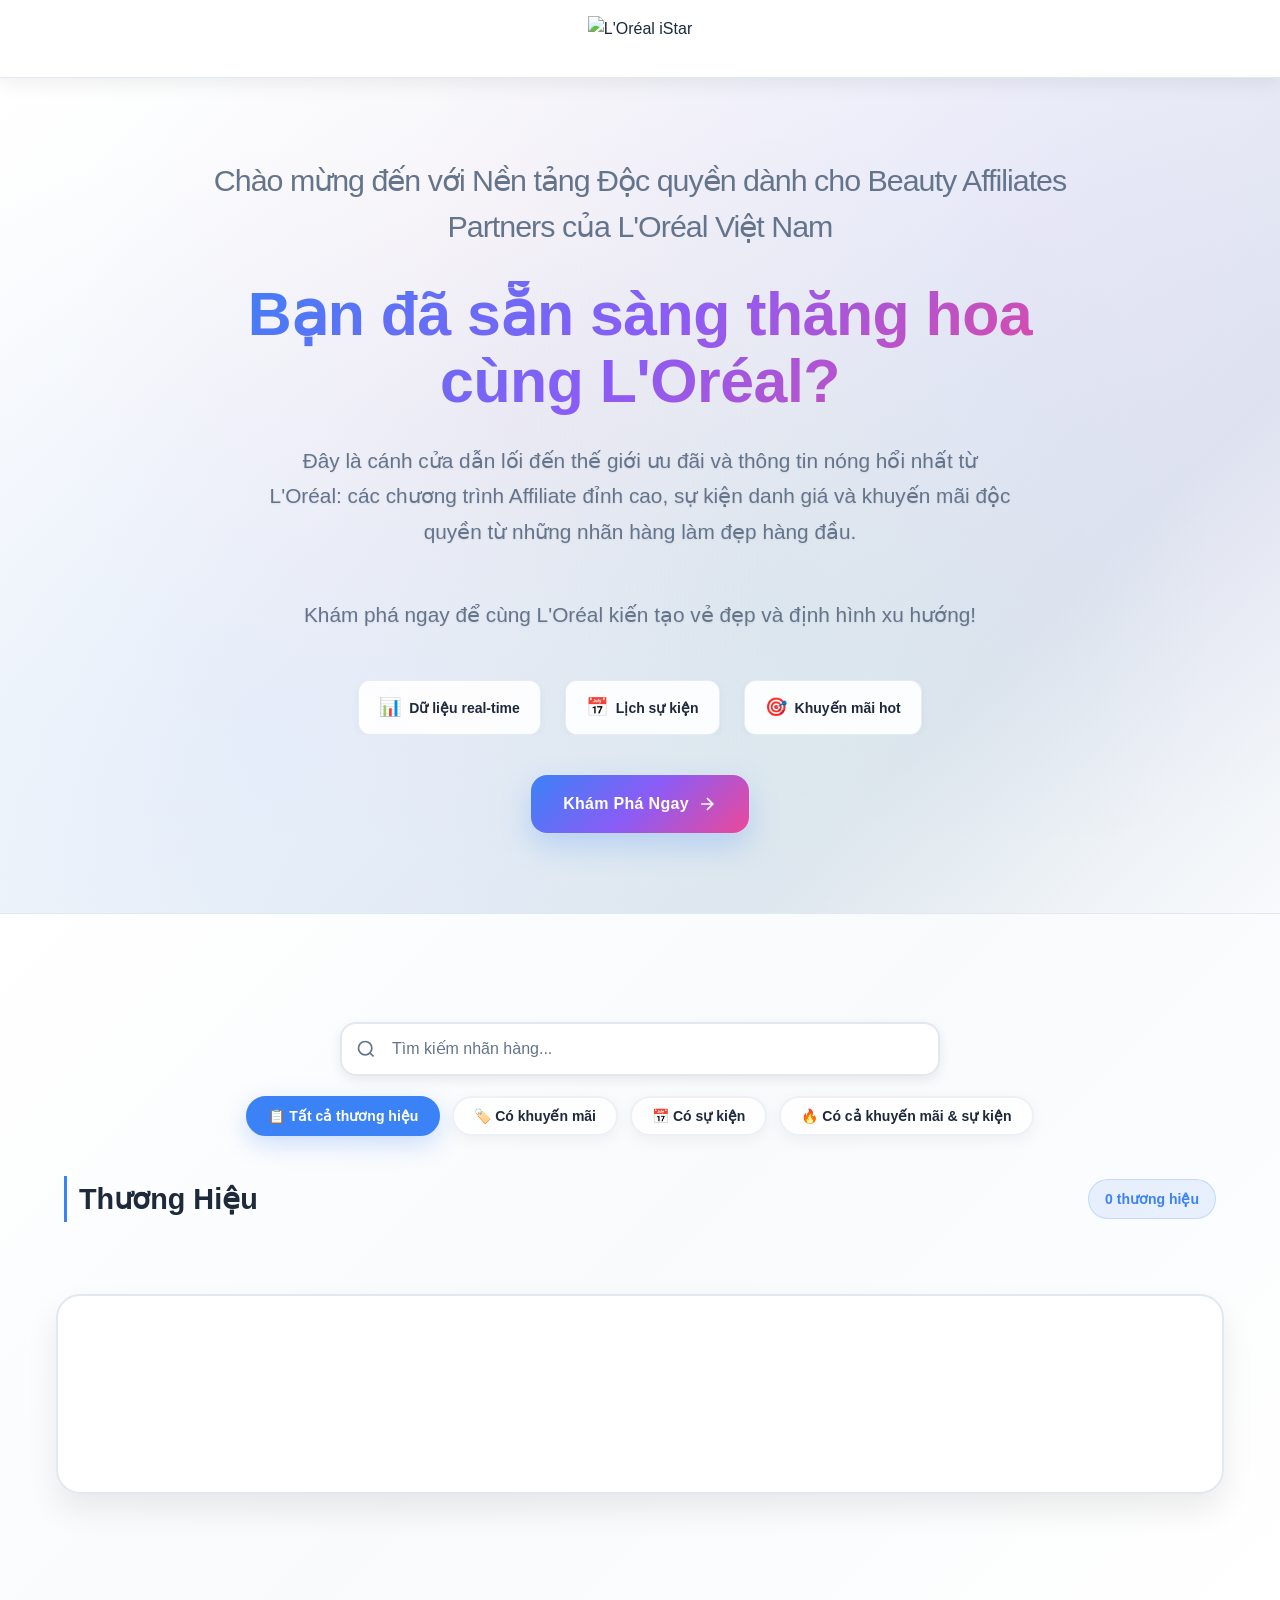
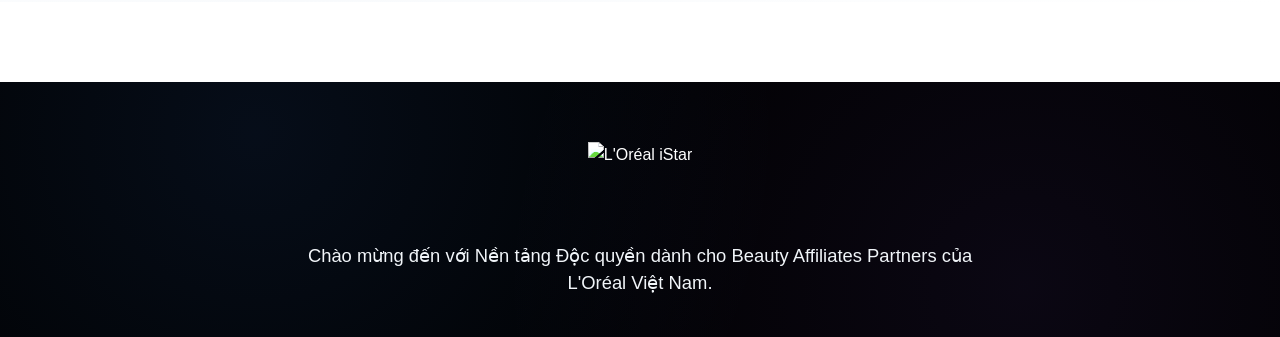
==== commit 9fb1c061: "Update index.html" ====
--- a/index.html
+++ b/index.html
@@ -238,25 +238,28 @@
           })
           .replace(/,/g, ".") + "đ";
 
-      // Sửa lỗi: Hàm formatVoucher chỉ định dạng tiền tệ nếu giá trị là số
+      // Sửa lỗi: Chỉ định dạng tiền tệ khi giá trị là số thuần; nếu là text (vd: "5% CAP 150K ĐƠN 600K") thì giữ nguyên
       const formatVoucher = (v) => {
         const rawValue = String(v || "").trim();
-
-        // Thử loại bỏ các ký tự không phải số và dấu chấm, phẩy
-        const numCandidate = rawValue.replace(/[^0-9]/g, "");
-        const num = parseFloat(numCandidate);
-
-        if (
-          !isNaN(num) &&
-          numCandidate.length > 0 &&
-          numCandidate.length < 16
-        ) {
-          // Nếu là số và không quá dài (để loại trừ các mã ID dài), định dạng thành tiền tệ
-          return currency(num);
-        }
-
-        // Nếu không phải số hoặc là chuỗi mã, giữ nguyên
-        return rawValue;
+        if (!rawValue) return "";
+
+        // Chỉ coi là số khi CHỈ chứa chữ số, khoảng trắng, dấu . , và có thể kèm hậu tố tiền tệ
+        // Ví dụ hợp lệ: "150000", "150.000", "150,000", "150 000", "150000đ", "150.000 vnđ"
+        // Ví dụ KHÔNG định dạng: có chữ cái khác như %, k, cap, đơn...
+        const numericLike = /^\s*[0-9.,\s]+(?:đ|vnd|vnđ)?\s*$/i.test(rawValue);
+        if (!numericLike) return rawValue; // Có text lẫn, giữ nguyên
+
+        // Chuẩn hoá: bỏ mọi ký tự không phải số
+        const digitsOnly = rawValue.replace(/[^0-9]/g, "");
+        if (!digitsOnly) return rawValue;
+
+        // Tránh định dạng các chuỗi quá dài (nguy cơ là ID)
+        if (digitsOnly.length > 15) return rawValue;
+
+        const asNumber = Number(digitsOnly);
+        if (!isFinite(asNumber)) return rawValue;
+
+        return currency(asNumber);
       };
 
       const escapeHtml = (text) => {
@@ -359,8 +362,8 @@
                   event.link
                     ? `
                   <p style="margin-bottom: 8px;">
-                    <strong>Liên kết:</strong> 
-                    <a href="${event.link}" target="_blank" rel="noopener" 
+                    <strong>Liên kết:</strong>
+                    <a href="${event.link}" target="_blank" rel="noopener"
                       style="color: var(--primary-accent); text-decoration: underline;">
                       Xem chi tiết tại đây
                     </a>
@@ -1018,25 +1021,41 @@
               const salePrice = isFinite(Number(x.sale))
                 ? currency(x.sale)
                 : "Cập nhật";
-              const voucher = formatVoucher(x.voucher);
+              // Chuẩn hoá hiển thị voucher: chèn xuống dòng giữa các cặp "15k/159k 20k/199k ..."
+              const normalizeVoucherText = (t) => {
+                const s = String(t || "").trim();
+                if (!s) return "";
+                // Thay thế nhiều khoảng trắng bằng một khoảng trắng
+                const compact = s.replace(/\s+/g, " ");
+                // Nếu là dạng nhiều cặp "xxk/yyyk" cách nhau bằng khoảng trắng, chèn <br> giữa các cặp
+                // VD: "15k/159k 20k/199k 25k/299k" => "15k/159k<br>20k/199k<br>25k/299k"
+                const withBreaks = compact.replace(
+                  /(\b\d+\s*[kK]\s*\/\s*\d+\s*[kK]\b)\s+(?=\d+\s*[kK]\s*\/)/g,
+                  "$1<br>"
+                );
+                return withBreaks;
+              };
+
+              const voucher = formatVoucher(normalizeVoucherText(x.voucher)); // Sử dụng hàm đã sửa
               const period = escapeHtml(x.period || "Không rõ");
 
-              const cardClass =
-                voucher && !currency(voucher) ? "voucher-card" : ""; // Chỉ highlight nếu có voucher và không phải là giá trị tiền tệ
+              const cardClass = voucher ? "voucher-card" : ""; // Highlight nếu có voucher
               const hasExtraInfo = x.extra && x.extra.trim() !== "";
 
               return `
                   <div class="promotion-card ${cardClass} animate-fade-in-up">
                       <div class="card-header">
                           <span class="product-name" title="${name}">${name}</span>
-                          <span class="product-type">Loại: ${type}</span>
                       </div>
 
                       <div class="card-body">
-                          
+
                           <div class="info-item platform">
-                              <span class="label">Kênh bán</span>
-                              <span class="value">${platform}</span>
+                              <div>
+                                  <span class="label">Kênh bán</span>
+                                  <span class="value">${platform}</span>
+                              </div>
+                              <span class="product-type">Loại: ${type}</span>
                           </div>
 
                           <div class="price-group">
@@ -1062,7 +1081,7 @@
                                   <span class="value period-value">${period}</span>
                               </div>
                           </div>
-                          
+
                           <!-- Quà Tặng -->
                           ${
                             x.gift && x.gift.trim() !== ""
@@ -1089,12 +1108,12 @@
                           `
                               : "<span></span>"
                           }
-                          
+
                           ${
                             x.link
                               ? `
                           <a href="${x.link}" target="_blank" rel="noopener" class="link-btn" title="Mở liên kết">
-                              Link Mua Hàng →
+                              Link Sản Phẩm →
                           </a>
                           `
                               : ""
@@ -1135,9 +1154,8 @@
           const nameInput = document.getElementById("filterName");
           if (nameInput) {
             nameInput.value = window.__currentPromoFilterName || "";
-            nameInput.focus();
-            nameInput.selectionStart = nameInput.selectionEnd =
-              nameInput.value.length;
+            // nameInput.focus(); // Tạm thời bỏ focus để không bị scroll nhảy
+            // nameInput.selectionStart = nameInput.selectionEnd = nameInput.value.length; // Tạm thời bỏ focus
           }
           if (document.getElementById("filterType"))
             document.getElementById("filterType").value =
@@ -1180,7 +1198,7 @@
             const matchName =
               !nameQuery ||
               norm(p.name || "").includes(nameQuery) ||
-              norm(p.sku || "").includes(nameQuery);
+              norm(p.sku || "").includes(nameQuery); // Allow searching by SKU too
             const matchType = !typeQuery || p.type === typeQuery;
             const matchPlatform =
               !platformQuery || p.platform === platformQuery;
@@ -1319,10 +1337,11 @@
               typeof pako !== "undefined"
             ) {
               try {
-                const compressed = atob(rawData.compressedData)
+                // Giải nén bằng cách của admin-main.js (tương thích hơn)
+                const bytes = atob(rawData.compressedData)
                   .split("")
                   .map((c) => c.charCodeAt(0));
-                const jsonString = pako.inflate(new Uint8Array(compressed), {
+                const jsonString = pako.inflate(new Uint8Array(bytes), {
                   to: "string",
                 });
                 finalData = JSON.parse(jsonString);
--- a/index-styles.css
+++ b/index-styles.css
@@ -1340,7 +1340,7 @@
   border-radius: 2px;
 }
 
-/* Enhanced table styling */
+/* Enhanced table styling (RETAINED FOR TOP SKU SECTION) */
 .table-wrap {
   overflow-x: auto;
   border: 1px solid var(--border-color);
@@ -1597,7 +1597,7 @@
   font-size: 16px;
 }
 
-/* === BẢNG DỮ LIỆU === */
+/* === BẢNG DỮ LIỆU CŨ (RETAINED FOR COMPATIBILITY) === */
 .table-wrap {
   overflow-x: auto;
   border: 1px solid var(--border-color);
@@ -2253,11 +2253,11 @@
   0%,
   100% {
     box-shadow: 0 4px 16px rgba(59, 130, 246, 0.6);
-    transform: scale(1.1);
+    transform: scale(1); /* Giữ nguyên scale để không ảnh hưởng đến day:hover */
   }
   50% {
     box-shadow: 0 6px 20px rgba(59, 130, 246, 0.8);
-    transform: scale(1.12);
+    transform: scale(1.05); /* Chỉ scale nhẹ */
   }
 }
 
@@ -2373,6 +2373,12 @@
   text-overflow: unset !important;
   word-break: keep-all !important;
   display: block !important;
+  font-size: 14px;
+  font-weight: 600;
+  color: var(--primary-accent);
+  border-bottom: 1px solid var(--border-color);
+  padding-bottom: 6px;
+  margin-bottom: 8px;
 }
 
 .custom-tooltip h4 {
@@ -3131,31 +3137,33 @@
   }
 
   #brandSearch {
-    padding: 12px 14px 12px 44px;
-    font-size: 14px;
-    border-radius: 10px;
-  }
-
-  .detail-panel {
-    padding: 20px;
-    margin-top: 20px;
-    border-radius: 16px;
-  }
-
-  h2 {
-    font-size: 1.4em;
-  }
-
-  h3 {
-    font-size: 1.1em;
-  }
-
-  .nav-container {
-    padding: 0 12px;
-  }
-
-  .logo-image {
-    height: 35px;
+    padding: 14px 16px 14px 48px;
+    font-size: 15px;
+    border-radius: 12px;
+  }
+
+  .search-filters {
+    gap: 8px;
+  }
+
+  .filter-chip {
+    padding: 8px 16px;
+    font-size: 13px;
+  }
+
+  .brands-header {
+    flex-direction: column;
+    gap: 12px;
+    align-items: flex-start;
+  }
+
+  .brands-title {
+    font-size: 1.5em;
+  }
+
+  .brands-count {
+    font-size: 13px;
+    padding: 6px 12px;
   }
 
   .brand-buttons {
@@ -3363,26 +3371,13 @@
     font-size: 12px;
   }
 
+  .product-info-btn {
+    padding: 4px 8px;
+    font-size: 10px;
+  }
+
   .popup-content {
-    padding: 16px;
-    max-width: 95vw;
-    max-height: 85vh;
     margin: 10px;
-    border-radius: 16px;
-    box-shadow: 0 20px 40px rgba(0, 0, 0, 0.6);
-  }
-
-  .popup-overlay {
-    align-items: flex-start;
-    padding-top: 5vh;
-  }
-
-  .popup-title {
-    font-size: 1.3em;
-  }
-
-  .popup-body {
-    font-size: 13px;
   }
 
   section {
@@ -3391,148 +3386,56 @@
 }
 
 @media (max-width: 480px) {
-  .container {
-    padding: 0 12px;
-    margin: 16px auto;
-    width: 100%;
-    max-width: 100%;
-  }
-
-  .hero {
-    padding: 40px 12px;
-    min-height: 50vh;
-  }
-
-  .hero-features {
-    grid-template-columns: 1fr 1fr;
-    gap: 12px;
-    padding: 0 8px;
-    justify-content: center;
-    justify-items: center;
-    margin: 0 auto 24px;
-  }
-
-  .floating-cards {
-    display: none;
-  }
-
-  .feature-item {
-    padding: 14px 10px;
-    font-size: 12px;
-    display: flex;
-    flex-direction: column;
-    align-items: center;
-    justify-content: center;
-    text-align: center;
-    margin: 0;
-  }
-
-  .search-icon {
-    left: 12px;
-    width: 16px;
-    height: 16px;
-  }
-
-  .search-filters {
-    gap: 4px;
-    padding: 0 4px;
-  }
-
-  .filter-chip {
-    padding: 6px 4px;
+  .hero h1 {
+    font-size: 1.8em;
+  }
+
+  .hero p {
+    font-size: 0.9em;
+  }
+
+  h2 {
+    font-size: 1.6em;
+  }
+
+  .brand-buttons {
+    grid-template-columns: repeat(auto-fill, minmax(80px, 1fr));
+    gap: 8px;
+  }
+
+  .brand-btn {
+    min-height: 55px;
+    padding: 6px;
     font-size: 10px;
-    flex: 1;
-    min-width: 0;
-    width: 100%;
-    height: 55px;
-    display: flex;
-    flex-direction: column;
-    align-items: center;
-    justify-content: center;
-    white-space: normal;
-    line-height: 1.1;
-  }
-
-  .title-main {
-    font-size: 1em;
-  }
-
-  .title-brand {
-    font-size: 1.5em;
-    letter-spacing: -0.5px;
-  }
-
-  .hero p {
-    font-size: 0.95em;
-    margin-bottom: 20px;
-  }
-
-  .cta-button {
-    padding: 12px 24px;
+  }
+
+  .brand-btn img {
+    max-height: 18px;
+  }
+
+  .program-text {
     font-size: 14px;
-    min-width: 160px;
-  }
-
-  h2 {
-    font-size: 1.8em;
-  }
-
-  h3 {
-    font-size: 1.2em;
-  }
-
-  .logo-image {
-    height: 30px;
-  }
-
-  .brand-buttons {
-    grid-template-columns: repeat(auto-fill, minmax(120px, 1fr));
-    gap: 12px;
-    padding: 0 8px;
-  }
-
-  .brand-btn {
-    padding: 14px 10px;
-    font-size: 12px;
-    min-height: 80px;
-    border-radius: 12px;
-    word-wrap: break-word;
-    overflow-wrap: break-word;
-  }
-
-  .brand-btn img {
-    max-height: 26px;
-    margin-bottom: 6px;
-  }
-
-  .filter-bar {
-    grid-template-columns: 1fr;
-    gap: 6px;
-    padding: 8px;
-  }
-
-  .filter-bar input {
-    grid-column: span 1;
-  }
-
-  .filter-bar input,
-  .filter-bar select {
-    padding: 6px 8px;
-    font-size: 12px;
-  }
-
-  .pagination {
-    padding: 6px 8px;
-    margin: 8px 0;
-  }
-
-  .pagination > div:first-child {
-    font-size: 11px;
-  }
-
-  .btn {
-    padding: 4px 8px;
-    font-size: 11px;
+  }
+
+  .calendar {
+    gap: 2px;
+    padding: 4px;
+  }
+
+  .day {
+    padding: 4px 0;
+    font-size: 10px;
+    min-height: 30px;
+  }
+
+  .table-wrap {
+    font-size: 10px;
+  }
+
+  th,
+  td {
+    padding: 4px 2px;
+    font-size: 10px;
   }
 
   .product-info-btn {
@@ -3540,83 +3443,39 @@
     font-size: 9px;
   }
 
-  .table-wrap {
-    font-size: 10px;
-    border-radius: 6px;
-  }
-
-  table {
-    min-width: 500px;
-  }
-
-  th,
-  td {
-    padding: 6px 4px;
-    font-size: 10px;
-  }
-
-  thead th {
-    font-size: 9px;
-    padding: 4px 2px;
-  }
-
-  .calendar {
-    gap: 2px;
-    padding: 6px;
-  }
-
-  .day {
-    padding: 6px 0;
-    font-size: 11px;
-    min-height: 35px;
-  }
-
-  .custom-tooltip {
-    max-width: 500px;
-    font-size: 11px;
-  }
-
   .popup-content {
     padding: 12px;
     margin: 5px;
   }
 
   .popup-title {
-    font-size: 1.2em;
+    font-size: 1.1em;
   }
 
   .popup-body {
     font-size: 12px;
   }
 
-  .table-wrap {
-    font-size: 10px;
-  }
-
-  table {
-    min-width: 500px;
-  }
-
-  th,
-  td {
-    padding: 6px 4px;
-    font-size: 10px;
-  }
-
-  .product-info-btn {
-    padding: 4px 8px;
-    font-size: 10px;
-  }
-
-  section {
-    padding: 30px 0;
+  .faq-question {
+    padding: 12px;
+    font-size: 13px;
+  }
+
+  .faq-answer p {
+    padding: 0 12px 12px 12px;
+    margin-left: 12px;
   }
 
   .calendar {
     gap: 3px;
     padding: 12px;
     border-radius: 10px;
-    margin: 0 -8px;
+  }
+
+  .dow {
+    font-size: 10px;
+    padding: 6px 0;
+    margin-bottom: 2px;
   }
 
   .day {
@@ -3624,42 +3483,6 @@
     font-size: 12px;
     min-height: 38px;
     border-radius: 6px;
-    word-wrap: break-word;
-  }
-
-  .calendar-nav .btn {
-    width: 32px;
-    height: 32px;
-    font-size: 12px;
-  }
-
-  .calendar-nav h4 {
-    font-size: 14px;
-    min-width: 120px;
-  }
-
-  .calendar-controls select {
-    min-width: 140px;
-    font-size: 11px;
-  }
-
-  .calendar {
-    gap: 3px;
-    padding: 12px;
-    border-radius: 10px;
-  }
-
-  .dow {
-    font-size: 10px;
-    padding: 6px 0;
-    margin-bottom: 2px;
-  }
-
-  .day {
-    padding: 8px 2px;
-    font-size: 12px;
-    min-height: 38px;
-    border-radius: 6px;
   }
 
   .calendar-header {
@@ -3744,16 +3567,63 @@
   }
 }
 
-/* --- Mobile Calendar Improvements --- */
-.calendar-day-clickable {
-  -webkit-tap-highlight-color: rgba(59, 130, 246, 0.3);
-  -tap-highlight-color: rgba(59, 130, 246, 0.3);
-}
-
-.calendar-day-clickable:active {
-  background-color: rgba(59, 130, 246, 0.2) !important;
-  transform: scale(0.95);
-  transition: all 0.1s ease;
+/* --- Mobile Table Improvements --- */
+@media (max-width: 768px) {
+  .table-wrap {
+    overflow-x: auto;
+    -webkit-overflow-scrolling: touch;
+    margin: 0 -12px;
+    padding: 0 12px;
+  }
+
+  table {
+    min-width: 1200px;
+    font-size: 11px;
+  }
+
+  th,
+  td {
+    padding: 8px 6px;
+    font-size: 11px;
+    line-height: 1.3;
+  }
+
+  thead th {
+    font-size: 10px;
+    padding: 10px 6px;
+    letter-spacing: 0.5px;
+    white-space: nowrap;
+    text-align: center;
+    min-width: 80px;
+  }
+
+  .product-info-btn {
+    padding: 4px 8px;
+    font-size: 9px;
+    border-radius: 4px;
+  }
+}
+
+/* Voucher price styling */
+.text-blue-400 {
+  color: #60a5fa !important; /* blue-400 equivalent */
+}
+
+.font-bold {
+  font-weight: 700 !important;
+}
+
+/* Enhanced voucher price styling (RETAINED FOR COMPATIBILITY) */
+td.text-blue-400.font-bold {
+  color: #60a5fa !important; /* red-600 - màu đỏ nổi bật */
+  font-weight: 700 !important;
+  font-size: 0.9em;
+  text-shadow: 0 1px 2px rgba(0, 0, 0, 0.1);
+  /* background: linear-gradient(135deg, #fef2f2 0%, #fee2e2 100%); */
+  border-radius: 4px;
+  padding: 4px 6px;
+  /* border: 1px solid #fecaca;
+  box-shadow: 0 1px 3px rgba(220, 38, 38, 0.1); */
 }
 
 /* --- Mobile-specific improvements --- */
@@ -4053,201 +3923,270 @@
     padding: 0 12px 12px 12px;
     margin-left: 12px;
   }
-}
-
-/* --- Mobile Table Improvements --- */
-@media (max-width: 768px) {
-  .table-wrap {
-    overflow-x: auto;
-    -webkit-overflow-scrolling: touch;
-    margin: 0 -12px;
-    padding: 0 12px;
-  }
-
-  table {
-    min-width: 1200px;
-    font-size: 11px;
-  }
-
-  th,
-  td {
-    padding: 8px 6px;
-    font-size: 11px;
-    line-height: 1.3;
-  }
-
-  thead th {
+
+  .calendar {
+    gap: 3px;
+    padding: 12px;
+    border-radius: 10px;
+  }
+
+  .dow {
     font-size: 10px;
-    padding: 10px 6px;
-    letter-spacing: 0.5px;
-    white-space: nowrap;
-    text-align: center;
-    min-width: 80px;
-  }
-
-  .product-info-btn {
-    padding: 4px 8px;
-    font-size: 9px;
-    border-radius: 4px;
-  }
-
-  th:nth-child(1),
-  td:nth-child(1) {
-    width: 12%;
-  } /* Loại */
-  th:nth-child(2),
-  td:nth-child(2) {
-    width: 25%;
-  } /* Sản phẩm */
-  th:nth-child(3),
-  td:nth-child(3) {
-    width: 16%;
-  } /* Platform */
-  th:nth-child(4),
-  td:nth-child(4) {
-    width: 16%;
-  } /* Giá gốc */
-  th:nth-child(5),
-  td:nth-child(5) {
-    width: 15%;
-  } /* Giá bán */
-  th:nth-child(6),
-  td:nth-child(6) {
-    width: 18%;
-  } /* Quà */
-  th:nth-child(7),
-  td:nth-child(7) {
-    width: 15%;
-  } /* Voucher */
-  th:nth-child(8),
-  td:nth-child(8) {
-    width: 12%;
-  } /* Cụm ngày */
-  th:nth-child(9),
-  td:nth-child(9) {
-    width: 18%;
-  } /* Thông tin SP */
-  th:nth-child(10),
-  td:nth-child(10) {
-    width: 10%;
-  } /* Link */
-}
-
-/* Voucher price styling */
-.text-blue-400 {
-  color: #60a5fa !important; /* blue-400 equivalent */
-}
-
-.font-bold {
-  font-weight: 700 !important;
-}
-
-/* Enhanced voucher price styling */
-td.text-blue-400.font-bold {
-  color: #60a5fa !important; /* red-600 - màu đỏ nổi bật */
-  font-weight: 700 !important;
-  font-size: 0.9em;
-  text-shadow: 0 1px 2px rgba(0, 0, 0, 0.1);
-  /* background: linear-gradient(135deg, #fef2f2 0%, #fee2e2 100%); */
-  border-radius: 4px;
-  padding: 4px 6px;
-  /* border: 1px solid #fecaca;
-  box-shadow: 0 1px 3px rgba(220, 38, 38, 0.1); */
-}
-
+    padding: 6px 0;
+    margin-bottom: 2px;
+  }
+
+  .day {
+    padding: 8px 2px;
+    font-size: 12px;
+    min-height: 38px;
+    border-radius: 6px;
+  }
+
+  .calendar-header {
+    gap: 12px;
+    margin-bottom: 16px;
+  }
+
+  .calendar-nav {
+    gap: 6px;
+    padding: 10px 12px;
+    border-radius: 10px;
+  }
+
+  .calendar-nav .btn {
+    width: 36px;
+    height: 36px;
+    font-size: 14px;
+    padding: 6px;
+  }
+
+  .calendar-nav h4 {
+    font-size: 14px;
+    min-width: 120px;
+  }
+
+  .calendar-controls select {
+    min-width: 160px;
+    font-size: 12px;
+    padding: 8px 10px;
+  }
+}
+
+/* ==================================================== */
+/* BỔ SUNG CSS CHO GIAO DIỆN CARD PROMOTION MỚI */
+/* ==================================================== */
+
+/* Container Lưới cho các Card */
+#promotionCardsContainer {
+  display: grid;
+  /* Hiển thị tối thiểu 1 cột (di động) và 2-3 cột trên màn hình lớn */
+  grid-template-columns: repeat(auto-fit, minmax(300px, 1fr));
+  gap: 1.5rem; /* Khoảng cách giữa các card */
+  margin-top: 1.5rem;
+}
+
+/* Định kiểu cho mỗi Card */
+.promotion-card {
+  background-color: #ffffff; /* Màu nền trắng */
+  border: 1px solid var(--border-color); /* Đường viền nhẹ (slate-200) */
+  border-radius: 0.75rem; /* Bo góc */
+  padding: 1rem;
+  transition: all 0.3s ease;
+  display: flex;
+  flex-direction: column;
+  box-shadow: 0 4px 15px var(--soft-shadow);
+}
+
+.promotion-card:hover {
+  transform: translateY(-4px); /* Hiệu ứng nâng lên khi hover */
+  box-shadow: 0 10px 25px rgba(0, 0, 0, 0.15);
+  border-color: var(--primary-accent); /* Đổi màu viền khi hover */
+}
+
+/* Card có Voucher (Để làm nổi bật như màu vàng trong hình) */
+.promotion-card.voucher-card {
+  border-color: #f59e0b; /* amber-600 */
+  background-color: var(--warm-bg); /* Màu nền ấm hơn */
+  box-shadow: 0 0 10px rgba(245, 158, 11, 0.15);
+}
+
+/* Header (Tên sản phẩm và Loại) */
+.card-header {
+  display: flex;
+  justify-content: space-between;
+  align-items: center;
+  padding-bottom: 0.75rem;
+  margin-bottom: 0.75rem;
+  border-bottom: 1px solid var(--border-color);
+}
+
+.product-name {
+  font-size: 1.125rem;
+  font-weight: 700;
+  color: var(--text-dark);
+  white-space: nowrap;
+  overflow: hidden;
+  text-overflow: ellipsis;
+  flex-grow: 1;
+  margin-right: 10px;
+}
+
+.product-type {
+  font-size: 0.75rem;
+  font-weight: 600;
+  color: var(--text-muted);
+  background-color: var(--secondary-bg);
+  padding: 0.25rem 0.5rem;
+  border-radius: 9999px;
+  text-transform: uppercase;
+  flex-shrink: 0;
+}
+
+/* Body (Các thông tin chi tiết) */
+.card-body {
+  display: flex;
+  flex-direction: column;
+  gap: 1rem;
+  flex-grow: 1;
+  padding: 0.5rem 0;
+}
+
+.price-group,
+.info-group {
+  display: grid;
+  grid-template-columns: repeat(2, 1fr);
+  gap: 1rem;
+}
+
+.price-item,
+.info-item {
+  display: flex;
+  flex-direction: column;
+}
+
+.label {
+  font-size: 0.75rem;
+  font-weight: 500;
+  color: var(--text-muted);
+  text-transform: uppercase;
+  margin-bottom: 0.25rem;
+}
+
+.value {
+  font-size: 0.9rem;
+  font-weight: 600;
+  color: var(--text-dark);
+}
+
+.original-price .value {
+  color: #9ca3af; /* Màu xám cho giá gốc */
+  text-decoration: line-through;
+  font-weight: 500;
+  font-size: 0.85rem;
+}
+
+.value-highlight {
+  font-size: 1.25rem;
+  font-weight: 800;
+  color: var(--accent-green); /* Màu xanh lá nổi bật cho Giá Sale */
+  line-height: 1.2;
+}
+
+.value-highlight-blue {
+  font-weight: 700;
+  color: var(--primary-accent); /* Màu xanh dương nổi bật cho Voucher */
+}
+
+/* Quà tặng */
+.gift-item {
+  margin-top: 0.5rem;
+  padding-top: 0.5rem;
+  border-top: 1px solid var(--secondary-bg);
+  grid-column: span 2; /* Chiếm hết 2 cột */
+}
+
+/* Footer (Nút hành động) */
+.card-footer {
+  padding-top: 1rem;
+  margin-top: 1rem;
+  border-top: 1px solid var(--border-color);
+  display: flex;
+  justify-content: space-between;
+  align-items: center;
+}
+
+.info-btn {
+  background-color: var(--primary-accent);
+  color: white;
+  padding: 0.45rem 1rem;
+  border-radius: 0.5rem;
+  font-size: 0.875rem;
+  font-weight: 600;
+  cursor: pointer;
+  border: none;
+  transition: all 0.2s;
+  box-shadow: 0 2px 4px rgba(59, 130, 246, 0.3);
+}
+
+.info-btn:hover {
+  background-color: #2563eb;
+  transform: translateY(-1px);
+  box-shadow: 0 4px 8px rgba(59, 130, 246, 0.4);
+}
+
+.link-btn {
+  font-size: 0.875rem;
+  font-weight: 600;
+  color: var(--primary-accent);
+  text-decoration: none;
+  transition: color 0.2s;
+}
+
+.link-btn:hover {
+  color: #2563eb;
+  text-decoration: underline;
+}
+
+/* Responsive adjustments for Card UI */
 @media (max-width: 480px) {
-  .table-wrap {
-    margin: 0 -8px;
-    padding: 0 8px;
-  }
-
-  table {
-    min-width: 1000px;
-    font-size: 10px;
-  }
-
-  th,
-  td {
-    padding: 6px 4px;
-    font-size: 10px;
-    line-height: 1.2;
-  }
-
-  thead th {
-    font-size: 9px;
-    padding: 8px 4px;
-    letter-spacing: 0.3px;
-    white-space: nowrap;
-    text-align: center;
-    min-width: 70px;
-  }
-
-  .product-info-btn {
-    padding: 3px 6px;
-    font-size: 8px;
-    border-radius: 4px;
-  }
-
-  th:nth-child(1),
-  td:nth-child(1) {
-    width: 12%;
-  } /* Loại */
-  th:nth-child(2),
-  td:nth-child(2) {
-    width: 25%;
-  } /* Sản phẩm */
-  th:nth-child(3),
-  td:nth-child(3) {
-    width: 16%;
-  } /* Platform */
-  th:nth-child(4),
-  td:nth-child(4) {
-    width: 16%;
-  } /* Giá gốc */
-  th:nth-child(5),
-  td:nth-child(5) {
-    width: 15%;
-  } /* Giá bán */
-  th:nth-child(6),
-  td:nth-child(6) {
-    width: 18%;
-  } /* Quà */
-  th:nth-child(7),
-  td:nth-child(7) {
-    width: 15%;
-  } /* Voucher */
-  th:nth-child(8),
-  td:nth-child(8) {
-    width: 12%;
-  } /* Cụm ngày */
-  th:nth-child(9),
-  td:nth-child(9) {
-    width: 18%;
-  } /* Thông tin SP */
-  th:nth-child(10),
-  td:nth-child(10) {
-    width: 10%;
-  } /* Link */
-}
-
-/* Voucher price styling */
-.text-blue-400 {
-  color: #60a5fa !important; /* blue-400 equivalent */
-}
-
-.font-bold {
-  font-weight: 700 !important;
-}
-
-/* Enhanced voucher price styling */
-td.text-blue-400.font-bold {
-  color: #60a5fa !important; /* red-600 - màu đỏ nổi bật */
-  font-weight: 700 !important;
-  font-size: 0.9em;
-  text-shadow: 0 1px 2px rgba(0, 0, 0, 0.1);
-  /* background: linear-gradient(135deg, #fef2f2 0%, #fee2e2 100%); */
-  border-radius: 4px;
-  padding: 4px 6px;
-  /* border: 1px solid #fecaca; */
-  /* box-shadow: 0 1px 3px rgba(220, 38, 38, 0.1); */
-}
+  #promotionCardsContainer {
+    grid-template-columns: 1fr;
+    gap: 1rem;
+  }
+
+  .promotion-card {
+    padding: 0.75rem;
+  }
+
+  .product-name {
+    font-size: 1rem;
+  }
+
+  .product-type {
+    font-size: 0.65rem;
+  }
+
+  .value-highlight {
+    font-size: 1.15rem;
+  }
+
+  .info-btn {
+    padding: 0.3rem 0.6rem;
+    font-size: 0.8rem;
+  }
+
+  .link-btn {
+    font-size: 0.8rem;
+  }
+
+  .filter-bar {
+    grid-template-columns: 1fr;
+  }
+  .filter-bar input {
+    grid-column: span 1;
+  }
+  .filter-bar select {
+    min-width: 100%;
+  }
+}
